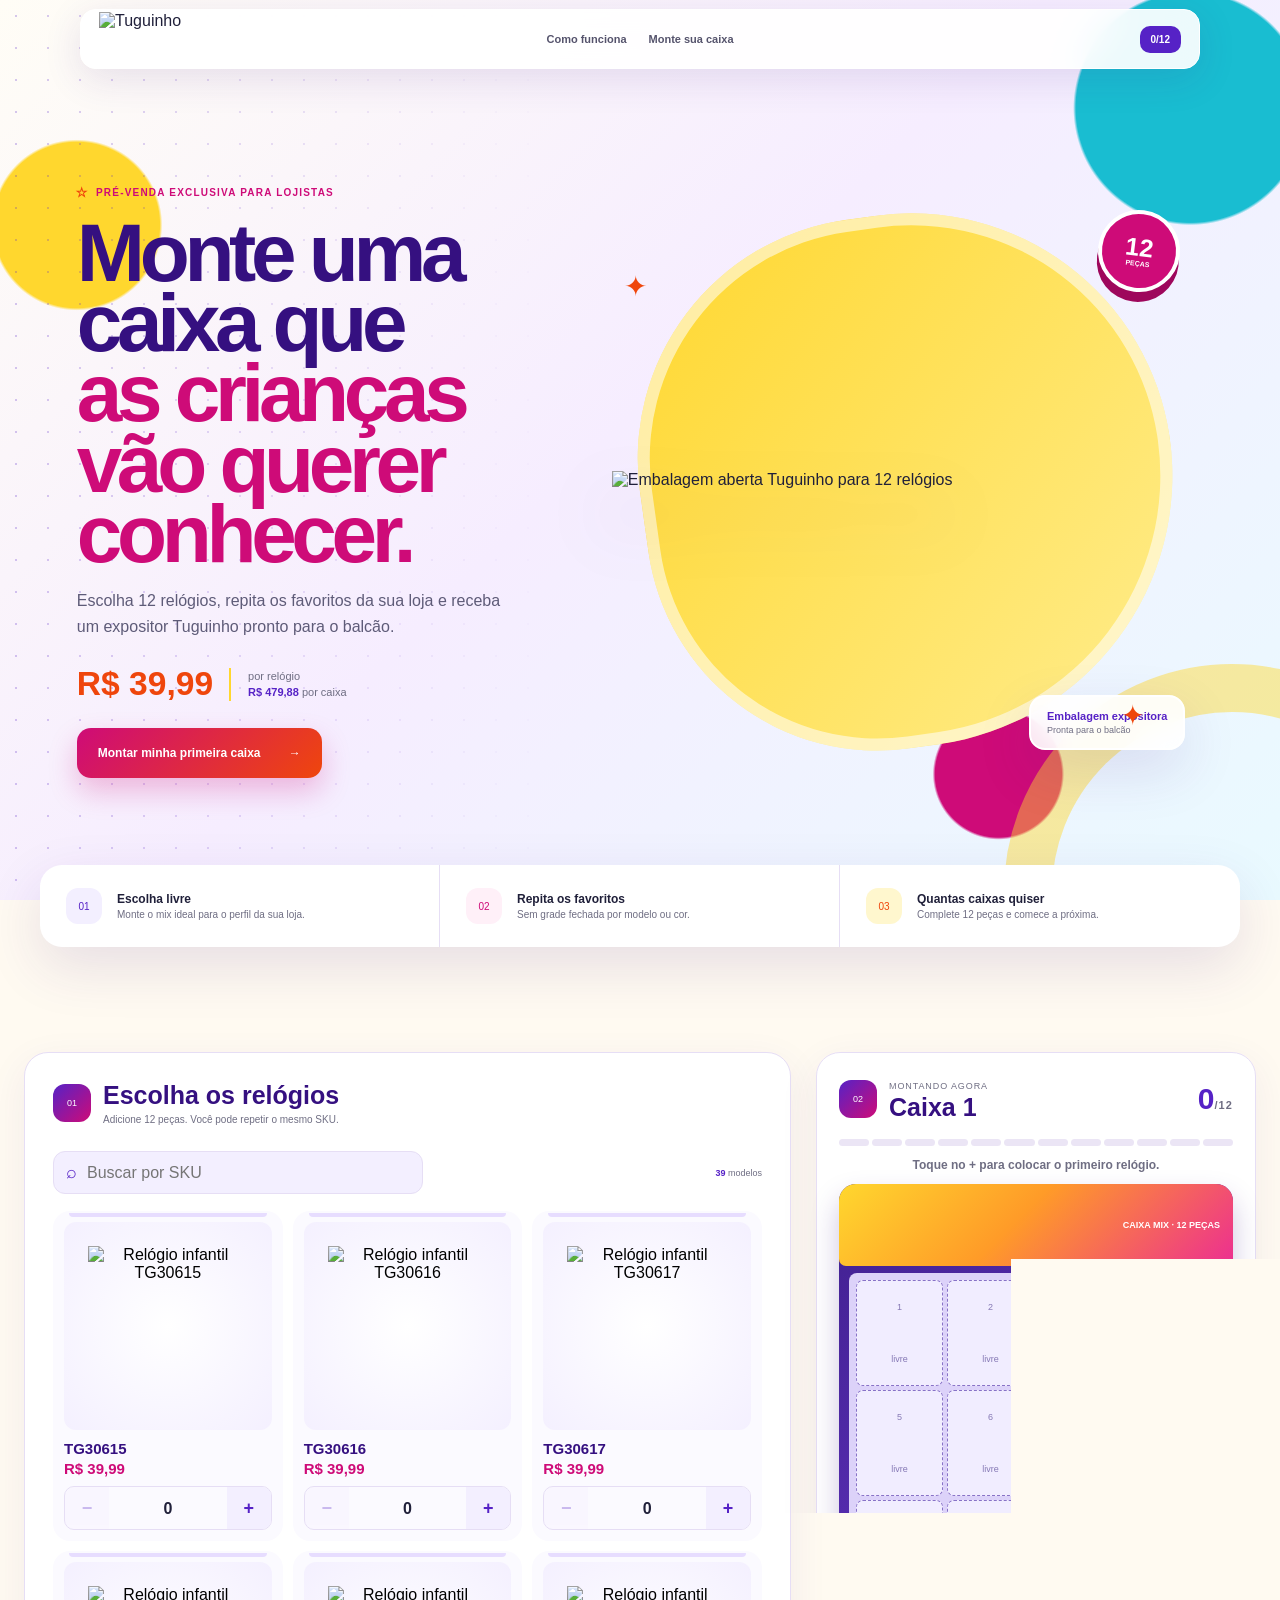
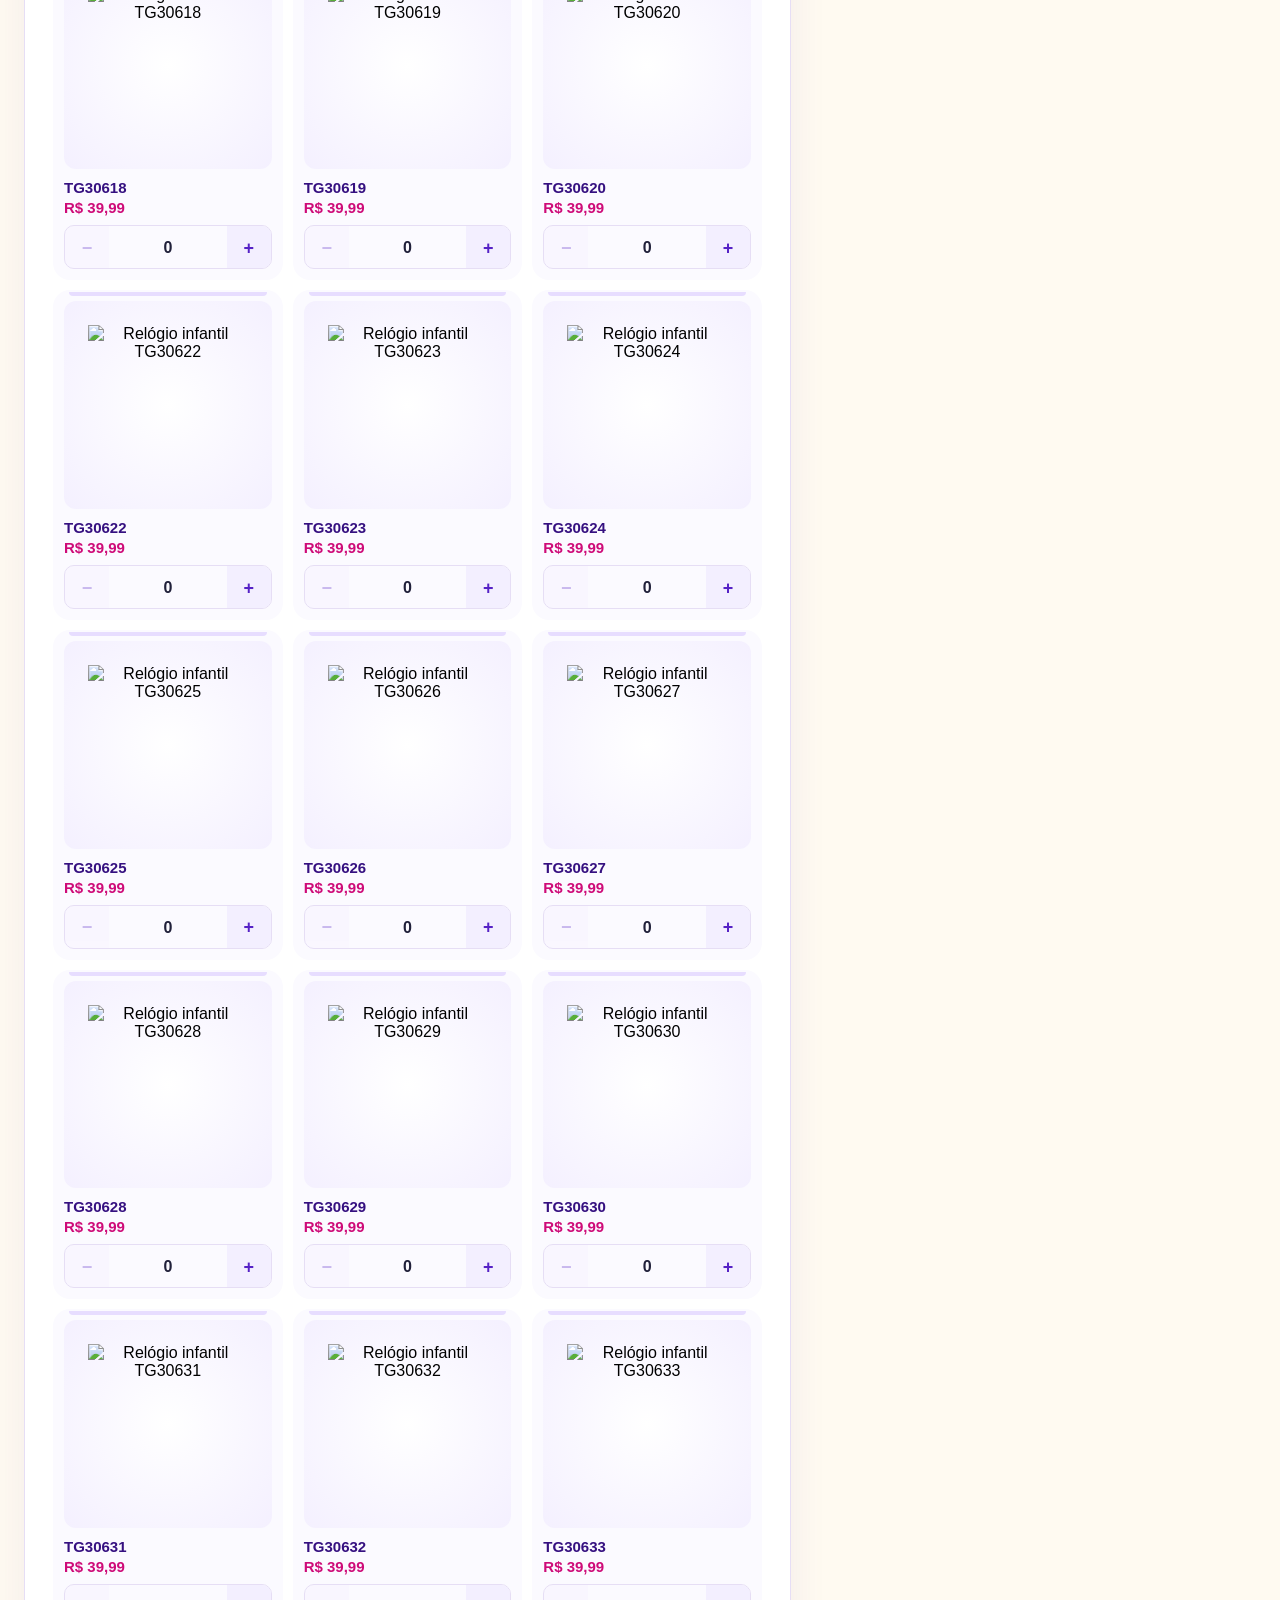
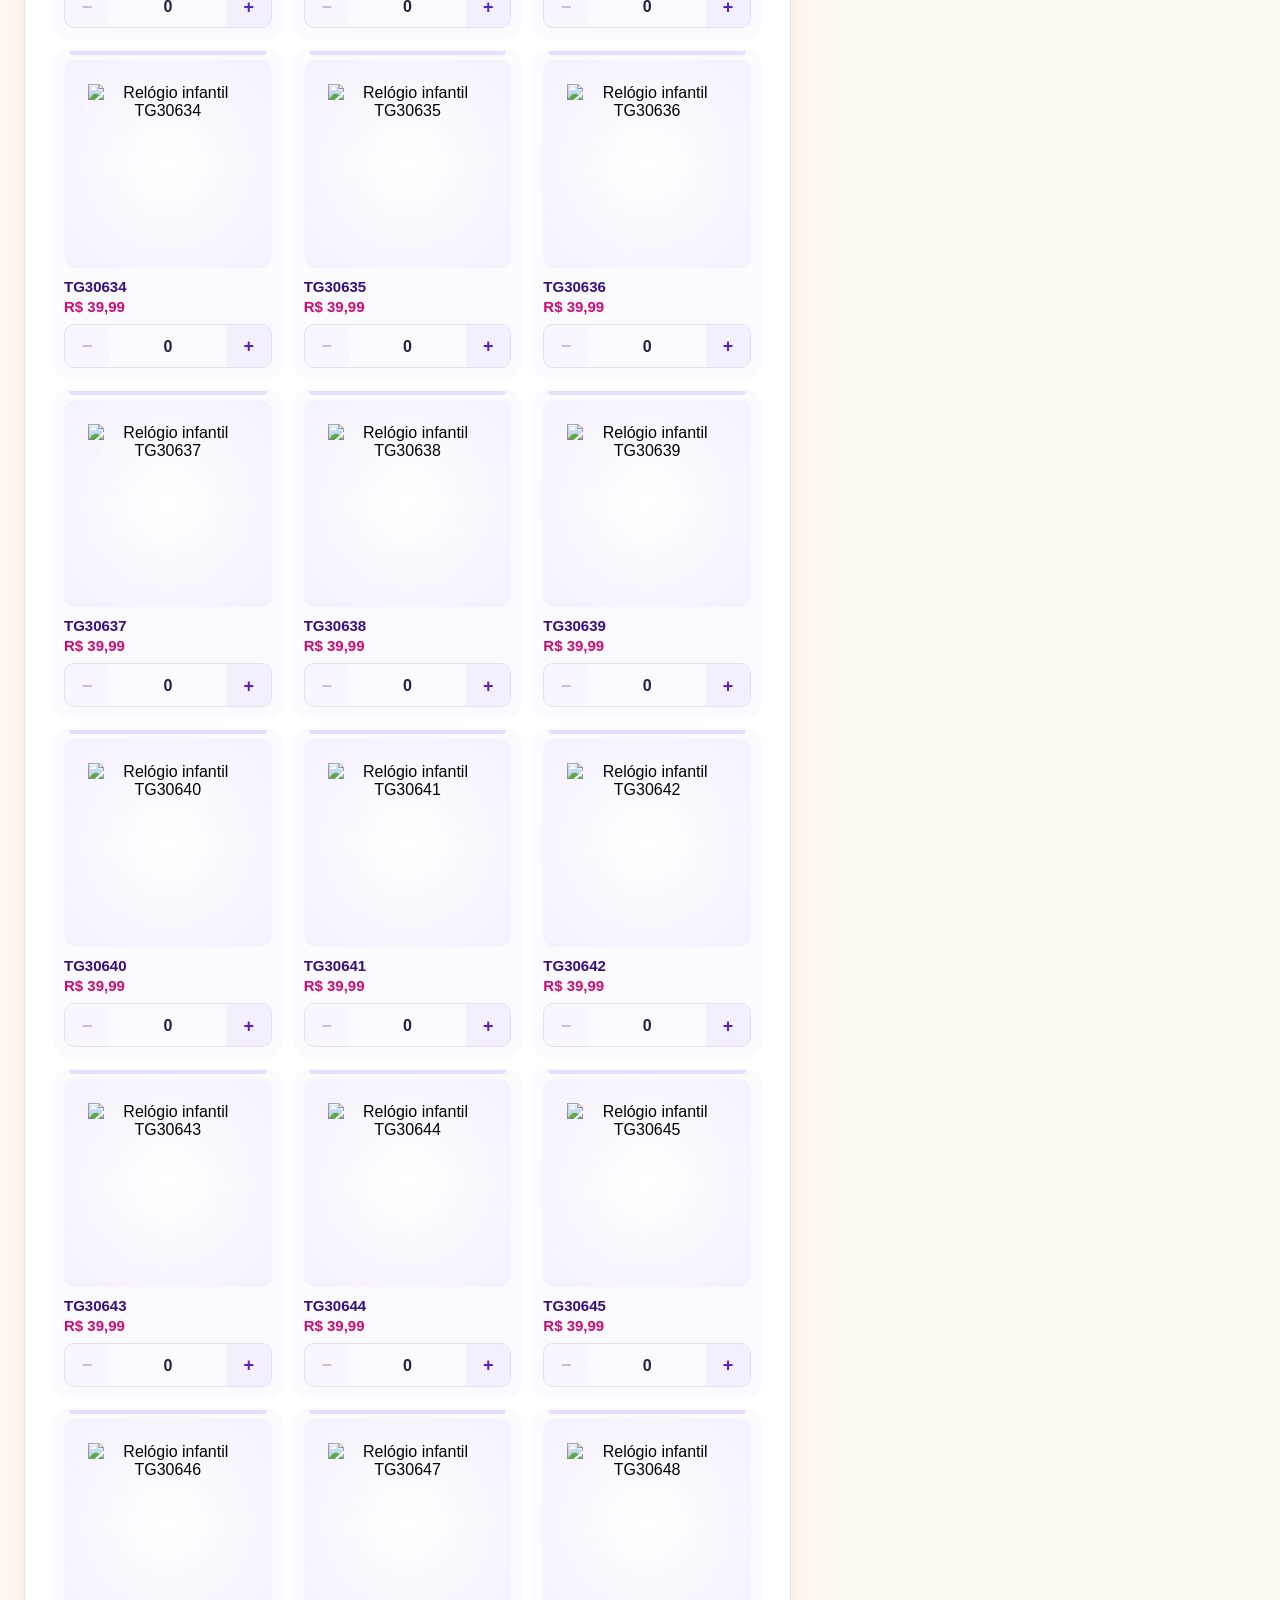
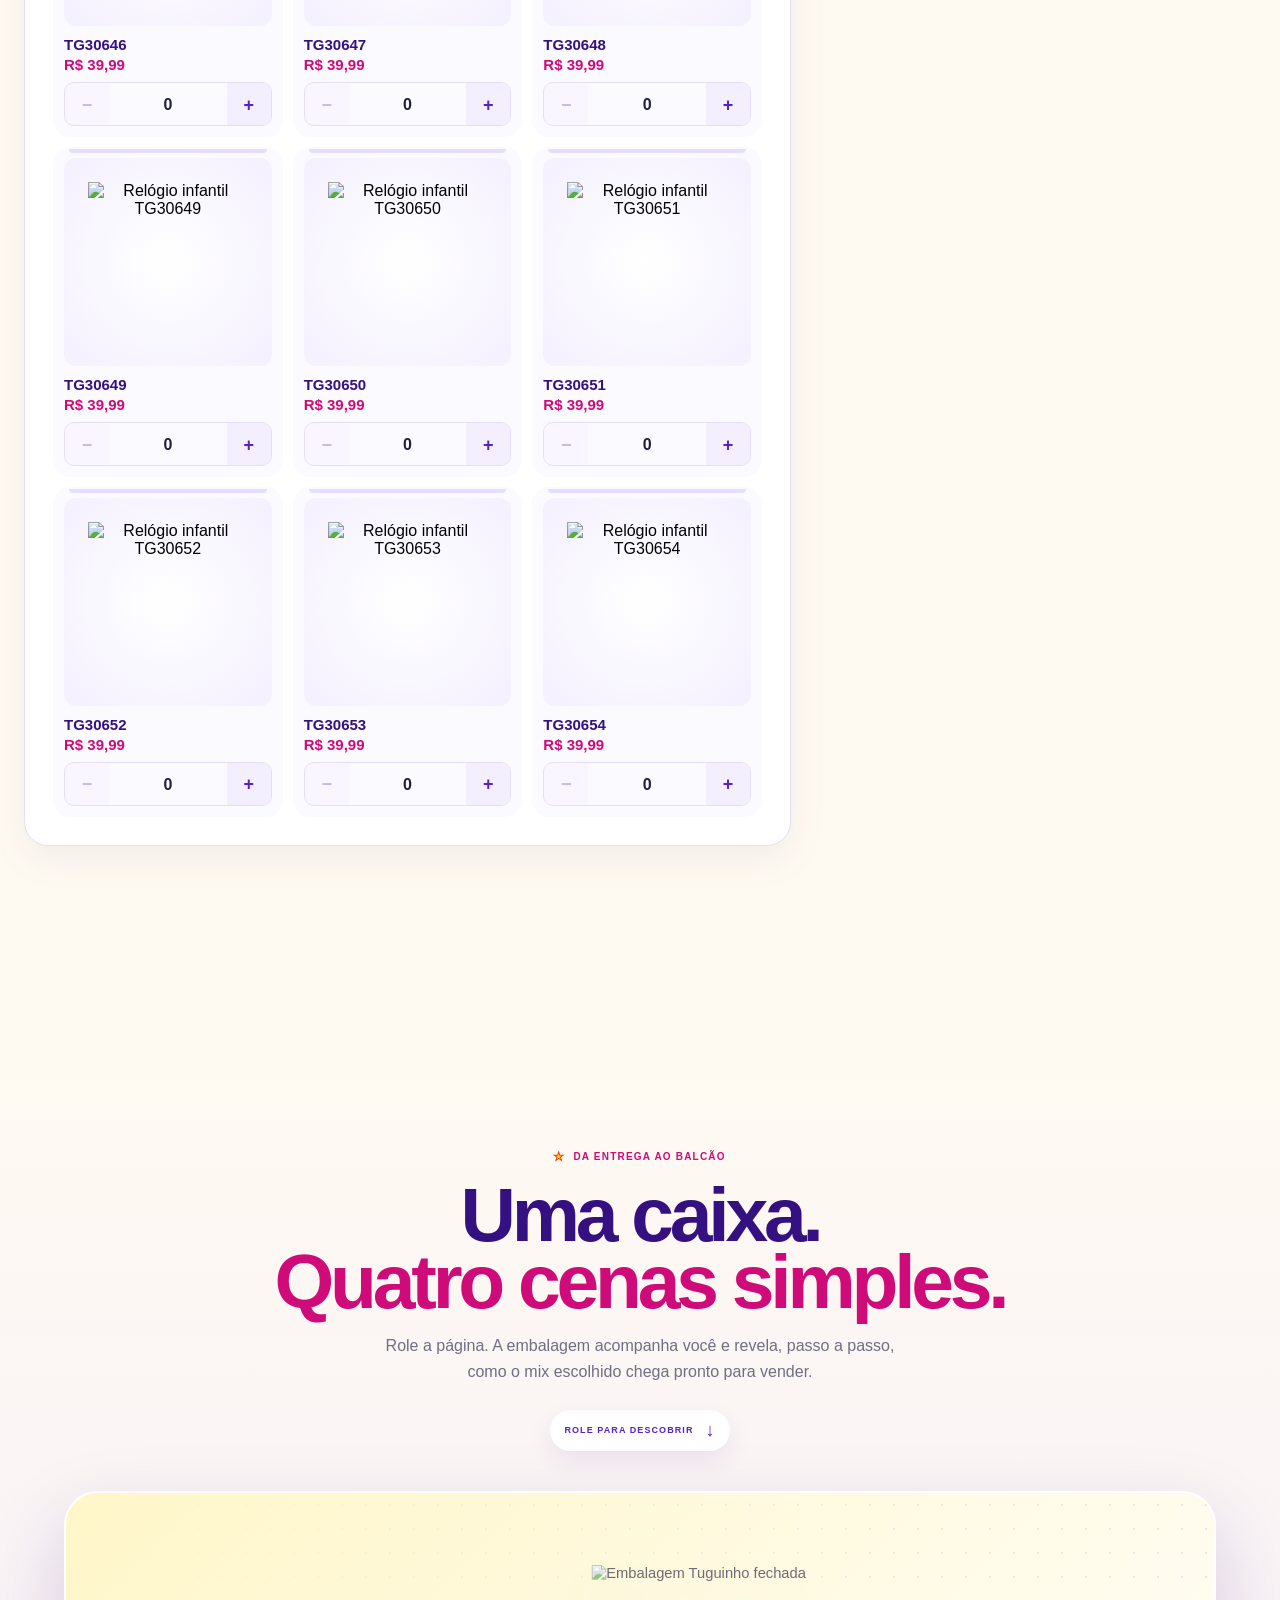
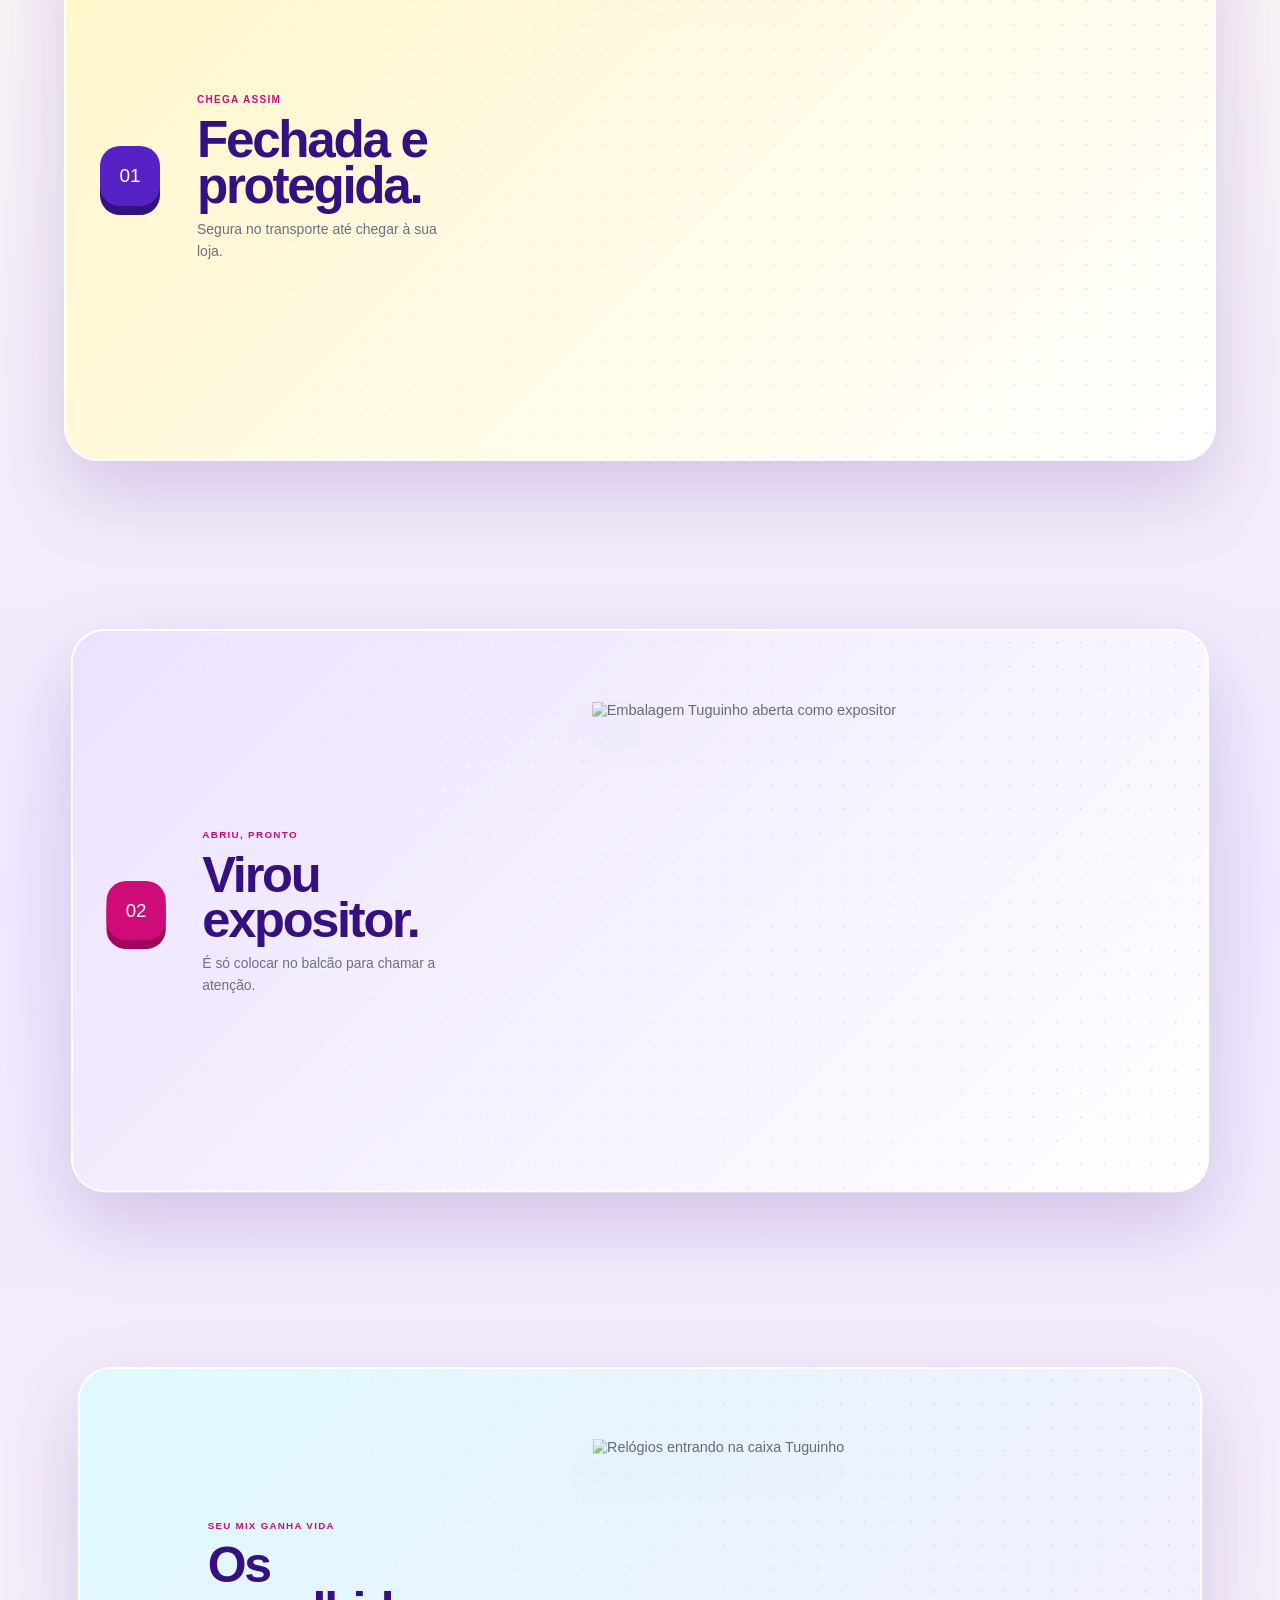
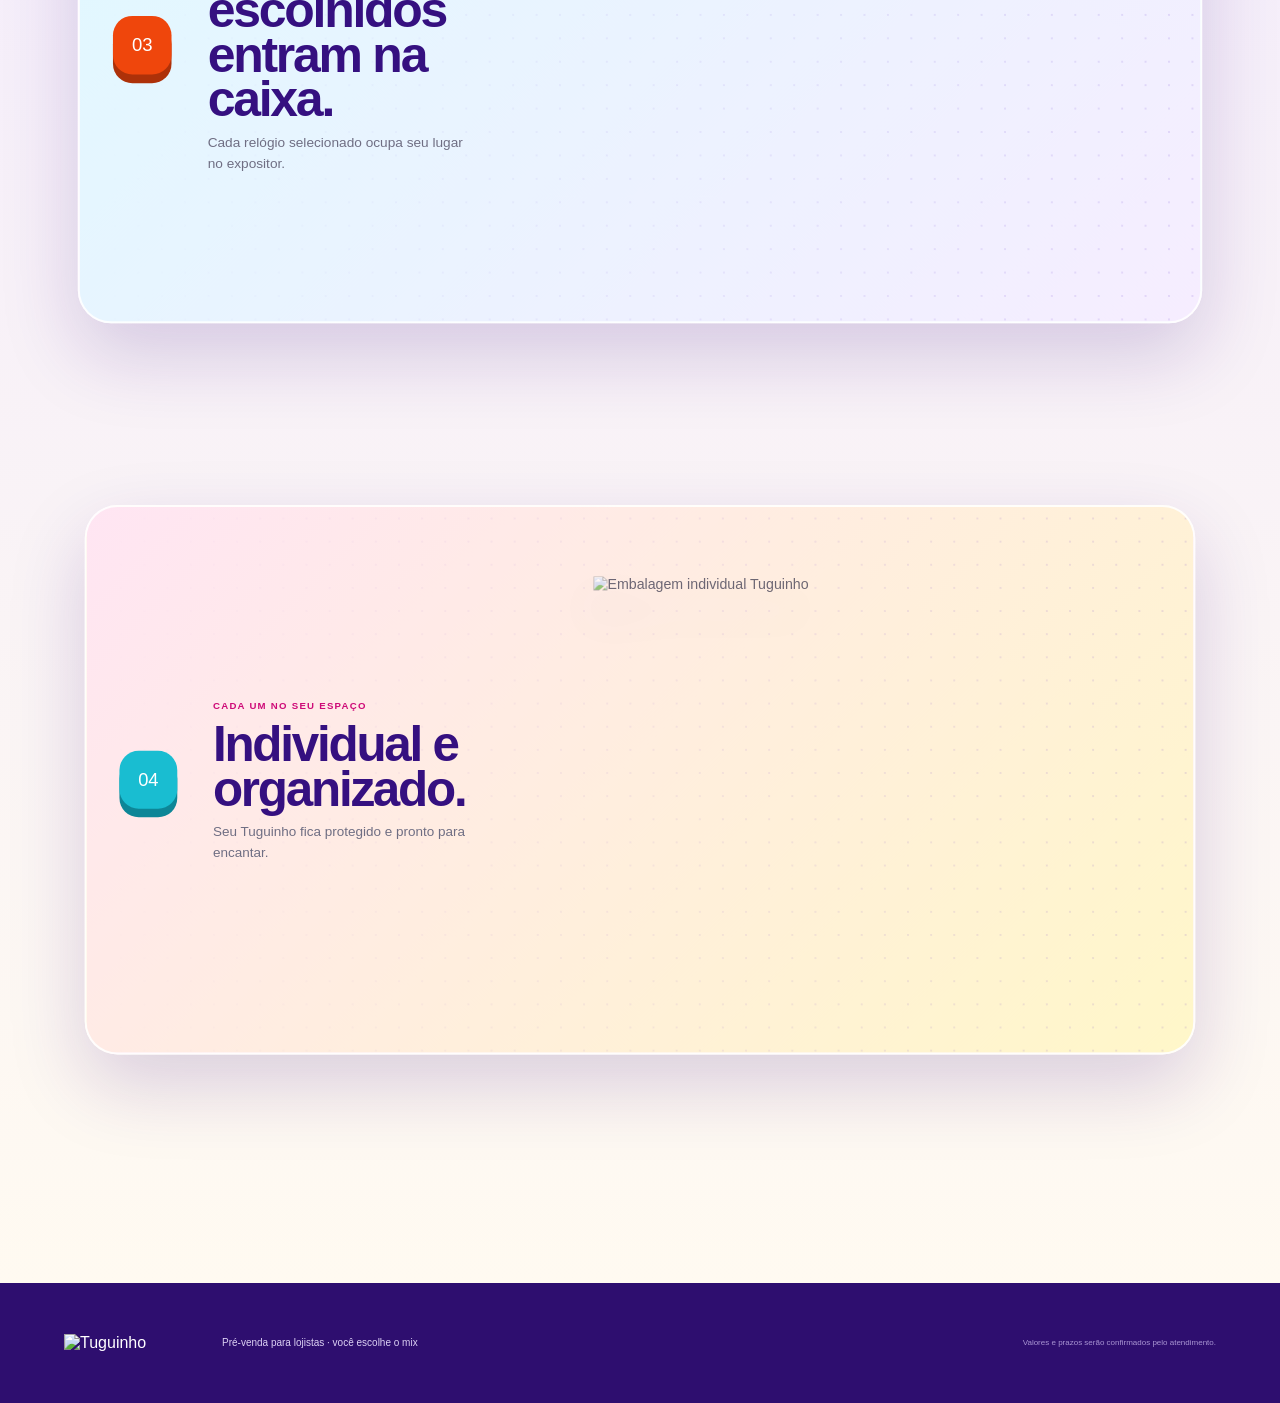
==== index.html @ 34085d33 "Add files via upload" ====
﻿<!doctype html>
<html lang="pt-BR">
<head>
  <meta charset="UTF-8">
  <meta name="viewport" content="width=device-width, initial-scale=1.0">
  <meta name="description" content="Monte sua caixa Tuguinho com 12 relógios escolhidos por você.">
  <title>Tuguinho — Monte Sua Caixa</title>
  <link rel="icon" type="image/svg+xml" href="favicon.svg">
  <meta name="theme-color" content="#0d0d0f">
  <link href="https://api.fontshare.com/v2/css?f[]=satoshi@300,400,500,600,700,800,900&amp;display=swap" rel="stylesheet">
  <link rel="stylesheet" href="style.css">
</head>
<body>
  <div class="brand-intro" id="brandIntro" aria-hidden="true"><div class="intro-mark"><img src="https://xplvzmmpkmqqgifbrdue.supabase.co/storage/v1/object/public/tuguinho-assets/LOGO%20TUGUINHO%20CROP.svg" alt=""><span></span></div><p>MONTE SUA CAIXA</p></div>
  <header class="topbar">
    <a href="#inicio" class="brand"><img src="https://xplvzmmpkmqqgifbrdue.supabase.co/storage/v1/object/public/tuguinho-assets/LOGO%20TUGUINHO%20CROP.svg" alt="Tuguinho"><span>MONTE SUA CAIXA</span></a><nav class="desktop-nav" aria-label="Navegação principal"><a href="#packageReveal">Como funciona</a><a href="#montador">Monte sua caixa</a></nav>
    <div class="order-pill"><span id="headerBoxes">0 caixas prontas</span><b id="headerUnits">0 peças</b></div>
    <button class="soft-button" data-scroll="montador">Ir para o montador</button>
  </header>

  <main>
    <section class="hero" id="inicio">
      <div class="hero-copy">
        <span class="eyebrow">PRÉ-VENDA EXCLUSIVA PARA LOJISTAS</span>
        <h1>Monte uma caixa que <em>as crianças vão querer conhecer.</em></h1>
        <p>Escolha 12 relógios, repita os favoritos da sua loja e receba um expositor Tuguinho pronto para o balcão.</p>
        <div class="price-row"><b>R$ 39,99</b><span>por relógio<br><strong>R$ 479,88</strong> por caixa</span></div>
        <button class="primary" data-scroll="montador">Montar minha primeira caixa <span>→</span></button>
      </div>
      <div class="hero-product">
        <span class="spark spark-one">✦</span><span class="spark spark-two">✦</span>
        <div class="hero-badge"><b>12</b><span>PEÇAS</span></div>
        <img src="https://xplvzmmpkmqqgifbrdue.supabase.co/storage/v1/object/public/tuguinho-assets/EMBALAGEM%20ABERTA.svg" alt="Embalagem aberta Tuguinho para 12 relógios">
        <div class="hero-caption"><b>Embalagem expositora</b><span>Pronta para o balcão</span></div>
      </div>
    </section>

    <section class="benefits">
      <article><i>01</i><div><b>Escolha livre</b><span>Monte o mix ideal para o perfil da sua loja.</span></div></article>
      <article><i>02</i><div><b>Repita os favoritos</b><span>Sem grade fechada por modelo ou cor.</span></div></article>
      <article><i>03</i><div><b>Quantas caixas quiser</b><span>Complete 12 peças e comece a próxima.</span></div></article>
    </section>

    <section class="builder" id="montador">
      <div class="catalog-panel">
        <div class="section-title"><span>01</span><div><h2>Escolha os relógios</h2><p>Adicione 12 peças. Você pode repetir o mesmo SKU.</p></div></div>
        <div class="catalog-tools">
          <label class="search"><span>⌕</span><input id="search" type="search" placeholder="Buscar por SKU" autocomplete="off"></label>
          <span class="catalog-count"><b id="visibleCount">39</b> modelos</span>
        </div>
        <div class="product-grid" id="productGrid"></div>
      </div>

      <aside class="box-panel" id="boxPanel"><button class="mobile-box-close" id="closeMobileBox" aria-label="Fechar caixa">×</button>
        <div class="box-title"><div><span>02</span><div><small>MONTANDO AGORA</small><h2>Caixa <b id="boxNumber">1</b></h2></div></div><strong id="boxCount">0<small>/12</small></strong></div>
        <div class="segments" id="segments"></div>
        <p class="progress-message" id="progressMessage">Sua caixa espera o primeiro Tuguinho.</p>
        <div class="box-visual">
          <div class="box-logo"><img src="https://xplvzmmpkmqqgifbrdue.supabase.co/storage/v1/object/public/tuguinho-assets/LOGO%20TUGUINHO%20CROP.svg" alt=""><span>CAIXA MIX · 12 PEÇAS</span></div>
          <div class="slots" id="slots"></div>
          <footer>ESCOLHIDO POR VOCÊ</footer>
        </div>
        <div class="subtotal"><span>Subtotal desta caixa</span><b id="subtotal">R$ 0,00</b></div>
        <button class="primary full" id="confirmBox" disabled>Faltam 12 para completar</button>
        <button class="link-button" id="clearBox" hidden>Limpar caixa atual</button>
        <div class="saved-boxes" id="savedBoxes" hidden><b>CAIXAS CONFIRMADAS</b><div id="savedBoxesList"></div></div>      </aside>
      <button class="mobile-box-backdrop" id="mobileBoxBackdrop" aria-label="Fechar visualização da caixa" tabindex="-1"></button>
    </section>

    <section class="packaging-story" id="packageReveal" aria-labelledby="storyTitle">
      <header class="story-intro">
        <span class="eyebrow">DA ENTREGA AO BALCÃO</span>
        <h2 id="storyTitle">Uma caixa.<br><em>Quatro cenas simples.</em></h2>
        <p>Role a página. A embalagem acompanha você e revela, passo a passo, como o mix escolhido chega pronto para vender.</p>
        <span class="scroll-invite">ROLE PARA DESCOBRIR <i>↓</i></span>
      </header>
      <div class="story-stack">
        <div class="story-step" style="--step:0">
          <article class="story-card story-closed">
            <div class="story-number">01</div>
            <div class="story-copy"><span>CHEGA ASSIM</span><h3>Fechada e protegida.</h3><p>Segura no transporte até chegar à sua loja.</p></div>
            <div class="story-visual"><img src="https://xplvzmmpkmqqgifbrdue.supabase.co/storage/v1/object/public/tuguinho-assets/EMBALAGEM%20FECHADA.svg" alt="Embalagem Tuguinho fechada"></div>
          </article>
        </div>
        <div class="story-step" style="--step:1">
          <article class="story-card story-open">
            <div class="story-number">02</div>
            <div class="story-copy"><span>ABRIU, PRONTO</span><h3>Virou expositor.</h3><p>É só colocar no balcão para chamar a atenção.</p></div>
            <div class="story-visual"><img src="https://xplvzmmpkmqqgifbrdue.supabase.co/storage/v1/object/public/tuguinho-assets/EMBALAGEM%20ABERTA.svg" alt="Embalagem Tuguinho aberta como expositor"></div>
          </article>
        </div>
        <div class="story-step" style="--step:2">
          <article class="story-card story-packing">
            <div class="story-number">03</div>
            <div class="story-copy"><span>SEU MIX GANHA VIDA</span><h3>Os escolhidos entram na caixa.</h3><p>Cada relógio selecionado ocupa seu lugar no expositor.</p></div>
            <div class="story-visual packing-visual">
              <img class="packing-box" src="https://xplvzmmpkmqqgifbrdue.supabase.co/storage/v1/object/public/tuguinho-assets/EMBALAGEM%20ABERTA.svg" alt="Relógios entrando na caixa Tuguinho">
              <img class="packing-watch watch-a" src="https://xplvzmmpkmqqgifbrdue.supabase.co/storage/v1/object/public/tuguinho-assets/TG30615.svg" alt="">
              <img class="packing-watch watch-b" src="https://xplvzmmpkmqqgifbrdue.supabase.co/storage/v1/object/public/tuguinho-assets/TG30624.svg" alt="">
              <img class="packing-watch watch-c" src="https://xplvzmmpkmqqgifbrdue.supabase.co/storage/v1/object/public/tuguinho-assets/TG30635.svg" alt="">
              <img class="packing-watch watch-d" src="https://xplvzmmpkmqqgifbrdue.supabase.co/storage/v1/object/public/tuguinho-assets/TG30648.svg" alt="">
            </div>
          </article>
        </div>
        <div class="story-step" style="--step:3">
          <article class="story-card story-unit">
            <div class="story-number">04</div>
            <div class="story-copy"><span>CADA UM NO SEU ESPAÇO</span><h3>Individual e organizado.</h3><p>Seu Tuguinho fica protegido e pronto para encantar.</p></div>
            <div class="story-visual"><img src="https://xplvzmmpkmqqgifbrdue.supabase.co/storage/v1/object/public/tuguinho-assets/EMBALAGME%20UNIDADE.svg" alt="Embalagem individual Tuguinho"></div>
          </article>
        </div>
      </div>
    </section>
    <section class="print-section" id="printOrder" hidden>
      <div class="print-heading">
        <span class="eyebrow dark">PEDIDO PRONTO</span>
        <h2>Agora é só tirar um print.</h2>
        <p>Envie esta imagem ao seu representante Tuguinho. Não pedimos nenhum dado pessoal.</p>
      </div>
      <article class="print-card" id="printCard">
        <header><img src="https://xplvzmmpkmqqgifbrdue.supabase.co/storage/v1/object/public/tuguinho-assets/LOGO%20TUGUINHO%20CROP.svg" alt="Tuguinho"><div><span>SELEÇÃO DO PRÉ-SAVE</span><b id="printDate"></b></div></header>
        <div class="print-boxes" id="printBoxes"></div>
        <footer><div><span>TOTAL DA SELEÇÃO</span><b id="printTotal"></b></div><strong>Envie este print ao seu representante</strong></footer>
      </article>
      <div class="print-actions"><button class="primary" id="printButton">Abrir modo de impressão</button><button class="secondary" id="copyOrder">Copiar resumo</button><button class="link-button" id="newOrder">Montar um novo pedido</button></div>
      <p class="save-status" id="saveStatus" role="status">Registrando os modelos mais escolhidos…</p>
    </section>  </main>

  <footer class="footer"><img src="https://xplvzmmpkmqqgifbrdue.supabase.co/storage/v1/object/public/tuguinho-assets/LOGO%20TUGUINHO%20CROP.svg" alt="Tuguinho"><p>Pré-venda para lojistas · você escolhe o mix</p><small>Valores e prazos serão confirmados pelo atendimento.</small></footer>

  <div class="image-modal" id="productZoom" hidden>
    <div class="zoom-dialog" role="dialog" aria-modal="true" aria-labelledby="zoomTitle">
      <button class="modal-x" id="zoomClose" aria-label="Fechar imagem">×</button>
      <span>TOQUE EM + PARA VER OS DETALHES</span><h2 id="zoomTitle">Relógio Tuguinho</h2>
      <div class="zoom-stage"><img id="zoomImage" alt=""></div>
      <div class="zoom-controls"><button id="zoomOut" aria-label="Diminuir zoom">−</button><b id="zoomValue">100%</b><button id="zoomIn" aria-label="Aumentar zoom">+</button></div>
    </div>
  </div>
  <div class="modal-backdrop" id="completeModal" hidden>
    <div class="modal" role="dialog" aria-modal="true" aria-labelledby="modalTitle"><button class="modal-x" id="modalClose" aria-label="Fechar">×</button><img class="modal-package" src="https://xplvzmmpkmqqgifbrdue.supabase.co/storage/v1/object/public/tuguinho-assets/EMBALAGEM%20ABERTA.svg" alt="Caixa Tuguinho completa"><div class="success-icon">✓</div><span>CAIXA COMPLETA</span><h2 id="modalTitle">Uhu! Sua caixa está pronta!</h2><p>Você escolheu 12 Tuguinhos. Quer montar outra caixa ou finalizar o pré-pedido?</p><div class="modal-price"><span>Valor da caixa</span><b>R$ 479,88</b></div><button class="primary full" id="nextBox">Guardar e montar outra caixa</button><button class="secondary full" id="finishOrder">Ver pedido pronto para print</button><button class="link-button" id="adjustBox">Voltar e ajustar a seleção</button></div>
  </div>

  <button class="mobile-box-dock" id="mobileBoxDock" aria-label="Ver minha caixa"><span><b id="mobileBoxCount">0/12</b><small>Ver caixinha</small></span><strong id="mobileBoxTotal">R$ 0,00</strong><i>↑</i></button>
  <div class="toast" id="toast" role="status" aria-live="polite"></div>
  <script src="https://cdn.jsdelivr.net/npm/@supabase/supabase-js@2.95.0/dist/umd/supabase.min.js"></script>
  <script src="supabase-config.js"></script>
  <script src="script.js"></script>
</body>
</html>
---- style.css ----
﻿:root{--purple:#5622c6;--purple-dark:#351080;--pink:#ce0b78;--orange:#ef460c;--yellow:#ffd72e;--cyan:#19bdd1;--green:#75c94a;--ink:#20203a;--muted:#6f6e83;--cream:#fffaf1;--lavender:#f3efff;--white:#fff;--line:#e6def5;--shadow:0 20px 55px rgba(70,36,142,.13);--ease:cubic-bezier(.16,1,.3,1);--round:"Arial Rounded MT Bold","Trebuchet MS",Arial,sans-serif;--sans:"Satoshi","Segoe UI",Arial,sans-serif}*{box-sizing:border-box}html{scroll-behavior:smooth}body{margin:0;background:var(--cream);color:var(--ink);font-family:var(--sans);overflow-x:hidden}body.intro-lock{overflow:hidden}button,input{font:inherit}button{cursor:pointer}button:disabled{cursor:not-allowed}a{color:inherit;text-decoration:none}img{display:block;max-width:100%}:focus-visible{outline:3px solid rgba(86,34,198,.3);outline-offset:3px}.brand-intro{position:fixed;inset:0;z-index:9999;display:grid;place-content:center;background:radial-gradient(circle at 20% 20%,#fff 0 4%,transparent 4.3%),radial-gradient(circle at 80% 70%,#ffd72e 0 7%,transparent 7.3%),linear-gradient(135deg,#fff9d9,#f0e5ff);transition:opacity .72s var(--ease),visibility .72s}.brand-intro.done{opacity:0;visibility:hidden}.intro-mark{position:relative;width:min(340px,72vw);padding:20px}.intro-mark img{width:100%;transform:translateY(90%) scale(.8);opacity:0;animation:introPop 1.08s .12s var(--ease) forwards}.intro-mark span{position:absolute;left:18%;right:18%;bottom:2px;height:7px;border-radius:99px;background:linear-gradient(90deg,var(--pink),var(--orange),var(--yellow),var(--cyan),var(--purple));transform:scaleX(0);animation:introLine 1.2s .38s var(--ease) forwards}.brand-intro p{margin:17px 0 0;text-align:center;color:var(--purple);font-family:var(--sans);font-size:10px;letter-spacing:.25em;opacity:0;animation:introCopy .5s .82s ease-out forwards}@keyframes introPop{to{opacity:1;transform:none}}@keyframes introLine{to{transform:scaleX(1)}}@keyframes introCopy{to{opacity:1}}.topbar{position:fixed;z-index:100;top:12px;left:16px;right:16px;min-height:68px;padding:0 18px;display:grid;grid-template-columns:1fr auto 1fr;align-items:center;background:rgba(255,255,255,.92);border:1px solid #fff;border-radius:18px;box-shadow:0 10px 38px rgba(65,30,135,.12);backdrop-filter:blur(18px);transition:.22s var(--ease)}.topbar.scrolled{top:7px;box-shadow:0 14px 42px rgba(65,30,135,.18)}.brand{display:flex;align-items:center;gap:14px;width:max-content}.brand img{width:130px;height:50px;object-fit:contain}.brand>span{padding-left:14px;border-left:1px solid var(--line);color:var(--purple);font-family:var(--sans);font-size:8px;letter-spacing:.14em}.desktop-nav{display:flex;gap:28px}.desktop-nav a{position:relative;padding:24px 0;font-size:11px;font-weight:750;color:#55536c}.desktop-nav a:after{content:"";position:absolute;left:50%;bottom:16px;width:0;height:3px;border-radius:3px;background:linear-gradient(90deg,var(--pink),var(--orange));transition:.18s}.desktop-nav a:hover{color:var(--purple)}.desktop-nav a:hover:after{left:0;width:100%}.order-pill{justify-self:end;display:flex;align-items:center;gap:9px;font-size:10px}.order-pill span{color:var(--muted)}.order-pill b{padding:8px 11px;border-radius:10px;background:var(--purple);color:#fff}.soft-button{display:none}.hero{position:relative;min-height:100svh;padding:135px max(24px,6vw) 75px;display:grid;grid-template-columns:.9fr 1.1fr;align-items:center;gap:4vw;background:radial-gradient(circle at 6% 25%,#ffd72e 0 6%,transparent 6.2%),radial-gradient(circle at 93% 12%,#19bdd1 0 8%,transparent 8.2%),radial-gradient(circle at 78% 86%,#ce0b78 0 5%,transparent 5.2%),linear-gradient(135deg,#fffdf6 0%,#f6edff 48%,#e9faff 100%);overflow:hidden}.hero:before{content:"";position:absolute;inset:0;opacity:.25;background-image:radial-gradient(#5622c6 1.4px,transparent 1.4px);background-size:32px 32px;mask-image:linear-gradient(90deg,#000,transparent 44%)}.hero:after{content:"";position:absolute;width:360px;height:360px;border:48px solid #ffd72e;border-radius:50%;right:-180px;bottom:-220px;opacity:.45}.hero-copy,.hero-product{position:relative;z-index:1}.eyebrow{display:inline-flex;align-items:center;gap:9px;color:var(--pink);font-size:10px;font-weight:900;letter-spacing:.12em;text-transform:uppercase}.eyebrow:before{content:"★";color:var(--yellow);-webkit-text-stroke:1px var(--orange)}.hero h1{max-width:10ch;margin:18px 0;color:var(--purple-dark);font-family:var(--round);font-size:clamp(3.5rem,6.4vw,7rem);font-weight:900;line-height:.86;letter-spacing:-.065em}.hero h1 em{display:block;color:var(--pink);font-style:normal}.hero-copy>p{max-width:50ch;color:#5e5b78;font-size:1rem;line-height:1.65}.price-row{display:flex;gap:16px;align-items:center;margin:25px 0}.price-row>b{color:var(--orange);font-family:var(--round);font-size:2.1rem}.price-row>span{padding-left:17px;border-left:2px solid var(--yellow);color:var(--muted);font-size:11px;line-height:1.5}.price-row strong{color:var(--purple)}.primary,.secondary,.whatsapp{min-height:50px;padding:0 21px;border:0;border-radius:14px;font-weight:900;font-size:12px;transition:transform .18s ease-out,box-shadow .18s,background .18s}.primary{background:linear-gradient(135deg,var(--purple),#7448db);color:#fff;box-shadow:0 12px 24px rgba(86,34,198,.22)}.primary:hover,.secondary:hover,.whatsapp:hover{transform:translateY(-2px)}.primary:active,.secondary:active{transform:scale(.98)}.primary span{margin-left:25px}.hero .primary{background:linear-gradient(135deg,var(--pink),var(--orange));box-shadow:0 13px 28px rgba(206,11,120,.25)}.hero-trust{display:flex;gap:14px;margin-top:22px;color:#66627a;font-size:9px;font-weight:800}.hero-trust span{padding:7px 10px;border-radius:99px;background:rgba(255,255,255,.75);box-shadow:0 4px 12px rgba(70,36,142,.08)}.hero-product{min-height:600px;display:grid;place-items:center}.hero-product:before{content:"";position:absolute;width:min(590px,90%);aspect-ratio:1;border-radius:48% 52% 54% 46%;background:linear-gradient(135deg,#ffd72e,#ffed8e);transform:rotate(-8deg);box-shadow:inset 0 0 0 12px rgba(255,255,255,.55)}.hero-product>img{position:relative;width:100%;max-height:660px;object-fit:contain;filter:drop-shadow(0 34px 32px rgba(58,26,115,.25));animation:heroFloat 5s ease-in-out infinite}.hero-caption{position:absolute;right:3%;bottom:5%;padding:13px 16px;border:2px solid #fff;border-radius:16px;background:rgba(255,255,255,.9);box-shadow:var(--shadow);backdrop-filter:blur(12px)}.hero-caption b,.hero-caption span{display:block}.hero-caption b{color:var(--purple);font-size:11px}.hero-caption span{margin-top:3px;color:var(--muted);font-size:9px}.hero-badge{position:absolute;right:4%;top:5%;z-index:2;width:82px;height:82px;border:4px solid #fff;border-radius:50%;display:grid;place-content:center;text-align:center;background:var(--pink);color:#fff;box-shadow:0 10px 0 #9e075c;transform:rotate(7deg);animation:badgeWiggle 3.5s ease-in-out infinite}.hero-badge b{font-family:var(--round);font-size:25px;line-height:1}.hero-badge span{font-size:7px;font-weight:900}.spark{position:absolute;z-index:2;color:var(--orange);font-size:28px;animation:spark 2.5s ease-in-out infinite}.spark-one{left:2%;top:15%}.spark-two{right:10%;bottom:8%;animation-delay:.8s}@keyframes heroFloat{50%{transform:translateY(-10px) rotate(1deg)}}@keyframes badgeWiggle{50%{transform:rotate(-5deg) scale(1.04)}}@keyframes spark{50%{transform:rotate(90deg) scale(1.25)}}.benefits{width:min(1200px,calc(100vw - 48px));margin:-35px auto 0;position:relative;z-index:3;display:grid;grid-template-columns:repeat(3,1fr);background:#fff;border-radius:22px;box-shadow:var(--shadow);overflow:hidden}.benefits article{display:flex;gap:15px;align-items:center;padding:23px 26px;border-right:1px solid var(--line)}.benefits article:last-child{border:0}.benefits i{width:36px;height:36px;border-radius:12px;display:grid;place-items:center;background:var(--lavender);color:var(--purple);font-family:var(--sans);font-size:10px;font-style:normal}.benefits article:nth-child(2) i{background:#fff0f8;color:var(--pink)}.benefits article:nth-child(3) i{background:#fff7ce;color:var(--orange)}.benefits b,.benefits span{display:block}.benefits b{font-family:var(--round);font-size:12px}.benefits span{margin-top:3px;color:var(--muted);font-size:10px}.package-showcase{width:min(1280px,calc(100vw - 48px));margin:100px auto 0;display:grid;grid-template-columns:.72fr 1.28fr;gap:60px;align-items:center}.package-copy h2{margin:18px 0;color:var(--purple-dark);font-family:var(--round);font-size:clamp(2.6rem,4.6vw,5rem);line-height:.94;letter-spacing:-.045em}.package-copy h2 em{color:var(--pink);font-style:normal}.package-copy p{max-width:48ch;color:var(--muted);line-height:1.65}.package-dots{display:flex;gap:8px;flex-wrap:wrap;margin-top:25px}.package-dots span{padding:8px 11px;border-radius:99px;background:#fff;border:1px solid var(--line);color:var(--purple);font-size:9px;font-weight:900}.package-gallery{display:grid;grid-template-columns:.8fr 1.2fr .8fr;gap:12px;align-items:end}.package-card{position:relative;margin:0;padding:12px;background:#fff;border-radius:22px;box-shadow:var(--shadow);transition:.25s var(--ease)}.package-card:hover{transform:translateY(-7px) rotate(1deg)}.package-card img{width:100%;aspect-ratio:1;object-fit:contain}.package-card figcaption{padding:10px 5px 4px}.package-card b,.package-card span{display:block}.package-card b{color:var(--purple);font-family:var(--round);font-size:12px}.package-card figcaption span{margin-top:2px;color:var(--muted);font-size:8px}.card-open{transform:translateY(-22px);border:3px solid var(--yellow)}.card-open:hover{transform:translateY(-29px) rotate(-1deg)}.card-sticker{position:absolute;right:-8px;top:-12px;padding:8px!important;border-radius:8px;background:var(--pink);color:#fff!important;font-size:8px;font-weight:900;transform:rotate(6deg)}.builder{width:min(1500px,calc(100vw - 48px));margin:auto;padding:105px 0 120px;display:grid;grid-template-columns:minmax(0,1fr) 440px;gap:25px;align-items:start}.catalog-panel,.box-panel{background:#fff;border:1px solid var(--line);border-radius:24px;box-shadow:0 12px 40px rgba(70,36,142,.07)}.catalog-panel{padding:28px}.section-title,.box-title>div{display:flex;align-items:center;gap:12px}.section-title>span,.box-title>div>span{width:38px;height:38px;border-radius:12px;display:grid;place-items:center;background:linear-gradient(135deg,var(--purple),var(--pink));color:#fff;font-family:var(--sans);font-size:9px}.section-title h2,.box-title h2{margin:0;color:var(--purple-dark);font-family:var(--round);font-size:25px}.section-title p{margin:4px 0 0;color:var(--muted);font-size:10px}.catalog-tools{display:flex;justify-content:space-between;align-items:center;margin:26px 0 17px}.search{width:min(370px,72%);height:43px;display:flex;align-items:center;gap:8px;padding:0 12px;border:1px solid var(--line);border-radius:12px;background:var(--lavender)}.search span{color:var(--purple);font-size:18px}.search input{width:100%;border:0;outline:0;background:none}.catalog-count{color:var(--muted);font-size:9px}.catalog-count b{color:var(--purple)}.product-grid{display:grid;grid-template-columns:repeat(3,1fr);gap:10px}.product{position:relative;padding:9px;border:2px solid transparent;border-radius:17px;background:#fbfaff;transition:.2s var(--ease)}.product:nth-child(5n+1){--card-accent:var(--pink)}.product:nth-child(5n+2){--card-accent:var(--cyan)}.product:nth-child(5n+3){--card-accent:var(--orange)}.product:nth-child(5n+4){--card-accent:var(--green)}.product:nth-child(5n){--card-accent:var(--purple)}.product:before{content:"";position:absolute;left:14px;right:14px;top:0;height:4px;border-radius:0 0 5px 5px;background:var(--card-accent)}.product:hover{z-index:1;border-color:var(--card-accent);background:#fff;box-shadow:0 16px 28px rgba(70,36,142,.13);transform:translateY(-4px)}.product.selected{border-color:var(--purple);background:#fff}.product-badge{position:absolute;right:8px;top:8px;z-index:2;padding:5px 7px;border-radius:99px;background:var(--purple);color:#fff;font-size:8px;font-weight:900}.product-photo{height:195px;display:grid;place-items:center;overflow:hidden;border-radius:12px;background:radial-gradient(circle,#fff,#f4f0ff)}.product-photo img{width:100%;height:100%;object-fit:contain;transition:.3s var(--ease)}.product:hover .product-photo img{transform:scale(1.055) rotate(-1deg)}.product>small{display:block;margin-top:9px;color:var(--muted);font-size:7px;letter-spacing:.09em}.product h3{margin:3px 0;color:var(--purple-dark);font-family:var(--sans);font-size:14px}.product-price{display:block;margin-bottom:9px;color:var(--pink);font-size:13px}.quantity{height:38px;display:grid;grid-template-columns:38px 1fr 38px;align-items:center;text-align:center;border:1px solid var(--line);border-radius:10px;overflow:hidden}.quantity button{height:100%;border:0;background:var(--lavender);color:var(--purple);font-size:18px;font-weight:900}.quantity button:hover{background:var(--purple);color:#fff}.quantity button:disabled{opacity:.3}.box-panel{position:sticky;top:96px;padding:22px}.box-title{display:flex;align-items:center;justify-content:space-between}.box-title small{color:var(--muted);font-size:7px;letter-spacing:.1em}.box-title>strong{color:var(--purple);font-family:var(--round);font-size:30px}.box-title>strong small{font-size:11px;color:var(--muted)}.segments{display:grid;grid-template-columns:repeat(12,1fr);gap:3px;margin:17px 0 9px}.segments i{height:7px;border-radius:99px;background:#ebe5f5}.segments i.on{background:linear-gradient(90deg,var(--orange),var(--pink),var(--purple))}.progress-message{text-align:center;color:var(--muted);font-size:10px;font-weight:800}.progress-message.complete{color:var(--green)}.box-visual{padding:0 10px 10px;border-radius:17px;background:linear-gradient(145deg,#40208f,#6a38ce);box-shadow:0 15px 28px rgba(62,28,136,.25)}.box-logo{height:68px;margin:0 -10px;display:flex;align-items:center;justify-content:space-between;padding:9px 13px;border-radius:17px 17px 7px 7px;background:linear-gradient(135deg,#ffd72e,#ff9b28 45%,#ec2e91)}.box-logo img{width:145px;max-height:52px}.box-logo span{color:#fff;font-size:7px;font-weight:900}.slots{display:grid;grid-template-columns:repeat(4,1fr);gap:4px;padding:7px;margin-top:7px;border-radius:8px;background:#dcd2f9}.slot{position:relative;aspect-ratio:.82;display:grid;place-items:center;overflow:hidden;border:1px dashed #8872c7;border-radius:7px;background:#f1edff;color:#8578b4}.slot>i{font-family:var(--sans);font-size:9px;font-style:normal}.slot small{font-size:6px}.slot.full{border-style:solid;background:#fff;animation:slotIn .28s var(--ease)}.slot.full img{width:100%;height:100%;object-fit:contain}.slot.full small{position:absolute;bottom:2px;padding:1px 3px;border-radius:3px;background:rgba(255,255,255,.88);color:var(--purple-dark);font-weight:900}.slot.full button{position:absolute;right:2px;top:2px;z-index:2;width:18px;height:18px;border:0;border-radius:50%;background:var(--pink);color:#fff}.box-visual footer{padding-top:9px;text-align:center;color:#fff;font-family:var(--sans);font-size:7px;letter-spacing:.13em}@keyframes slotIn{from{opacity:0;transform:scale(.72) rotate(-5deg)}}.subtotal{display:flex;justify-content:space-between;align-items:center;padding:15px 2px;border-bottom:1px solid var(--line)}.subtotal span{color:var(--muted);font-size:10px}.subtotal b{color:var(--purple);font-family:var(--round);font-size:18px}.full{width:100%;margin-top:13px}.primary:disabled{background:#c2bec9;box-shadow:none;transform:none}.link-button{display:block;margin:11px auto;border:0;background:none;color:var(--muted);font-size:10px;text-decoration:underline}.saved-boxes{margin-top:15px;padding:12px;border-radius:12px;background:var(--lavender)}.saved-boxes>b{color:var(--purple);font-family:var(--sans);font-size:8px}.saved-row{display:flex;justify-content:space-between;margin-top:8px;font-size:9px}.saved-row span{color:var(--green);font-weight:900}.how{padding:115px max(24px,8vw);background:linear-gradient(135deg,#361080,#5b25c7);color:#fff;text-align:center;position:relative;overflow:hidden}.how:before,.how:after{content:"";position:absolute;border-radius:50%;background:var(--yellow)}.how:before{width:170px;height:170px;left:-80px;top:-80px}.how:after{width:90px;height:90px;right:4%;bottom:-40px;background:var(--pink)}.eyebrow.dark{color:#fff}.how h2{max-width:14ch;margin:20px auto 48px;font-family:var(--round);font-size:clamp(2.5rem,5vw,5.3rem);line-height:.94}.how>div{max-width:1080px;margin:auto;display:grid;grid-template-columns:repeat(3,1fr);gap:12px}.how article{padding:28px;border:1px solid rgba(255,255,255,.2);border-radius:20px;background:rgba(255,255,255,.09);text-align:left;backdrop-filter:blur(8px)}.how article>b{width:38px;height:38px;border-radius:12px;display:grid;place-items:center;background:var(--yellow);color:var(--purple);font-family:var(--sans);font-size:10px}.how h3{margin:28px 0 8px;font-family:var(--round);font-size:18px}.how p{color:#ddd4f7;font-size:10px;line-height:1.6}.checkout{width:min(1100px,calc(100vw - 48px));margin:110px auto;display:grid;grid-template-columns:.9fr 1.1fr;gap:65px;align-items:start}.checkout-copy h2{margin:20px 0;color:var(--purple-dark);font-family:var(--round);font-size:clamp(2.7rem,5vw,5.2rem);line-height:.92}.checkout-copy>p{color:var(--muted);line-height:1.65}.order-total{margin-top:27px;padding:17px;border-radius:14px;background:#fff1cb;border-left:5px solid var(--orange)}.order-total span,.order-total b{display:block}.order-total span{color:var(--muted);font-size:9px}.order-total b{margin-top:4px;color:var(--purple)}.checkout form{padding:26px;border:1px solid var(--line);border-radius:22px;background:#fff;box-shadow:var(--shadow)}.checkout form>div{display:grid;grid-template-columns:1fr 1fr;gap:11px}.checkout label{color:var(--muted);font-size:8px;font-weight:900;text-transform:uppercase}.checkout input{display:block;width:100%;height:44px;margin:5px 0 12px;padding:0 11px;border:1px solid var(--line);border-radius:10px;outline:0}.checkout input:focus{border-color:var(--purple);box-shadow:0 0 0 3px rgba(86,34,198,.08)}.consent{display:flex;gap:8px;align-items:flex-start;text-transform:none!important}.consent input{width:16px;height:16px;margin:0;flex:0 0 auto}.whatsapp{width:100%;margin-top:17px;display:flex;align-items:center;justify-content:space-between;background:#20b860;color:#fff;box-shadow:0 12px 25px rgba(32,184,96,.2)}.whatsapp:disabled{background:#bbb7c2;box-shadow:none}.checkout form>small{display:block;margin-top:8px;text-align:center;color:var(--muted);font-size:8px}.footer{min-height:120px;padding:28px 5vw;display:grid;grid-template-columns:auto 1fr auto;align-items:center;gap:28px;background:#2e0e6f;color:#fff}.footer img{width:130px}.footer p{color:#ddd2f5;font-size:10px}.footer small{color:#a995d3;font-size:8px}.modal-backdrop{position:fixed;inset:0;z-index:300;display:grid;place-items:center;padding:18px;background:rgba(44,11,104,.78);backdrop-filter:blur(10px)}.modal-backdrop[hidden]{display:none}.modal{position:relative;width:min(430px,100%);padding:28px;border-radius:24px;background:#fff;text-align:center;animation:modalIn .3s var(--ease)}@keyframes modalIn{from{opacity:0;transform:translateY(20px) scale(.94)}}.modal-x{position:absolute;right:12px;top:12px;width:30px;height:30px;border:0;border-radius:50%;background:var(--lavender)}.success-icon{width:56px;height:56px;margin:auto;border-radius:50%;display:grid;place-items:center;background:linear-gradient(135deg,var(--green),var(--cyan));color:#fff;font-size:25px;box-shadow:0 0 0 9px rgba(117,201,74,.14)}.modal>span{display:block;margin-top:15px;color:var(--pink);font-family:var(--sans);font-size:8px}.modal h2{margin:8px 0;color:var(--purple);font-family:var(--round);font-size:29px}.modal p{color:var(--muted);font-size:11px}.modal-price{display:flex;justify-content:space-between;margin:17px 0;padding:13px;border-radius:12px;background:#fff3c9}.secondary{background:#fff;border:1px solid var(--purple);color:var(--purple)}.toast{position:fixed;z-index:400;left:50%;bottom:22px;padding:11px 16px;border-radius:99px;background:var(--purple);color:#fff;font-size:10px;opacity:0;transform:translate(-50%,18px);transition:.22s var(--ease);pointer-events:none}.toast.show{opacity:1;transform:translate(-50%,0)}.fly{position:fixed;z-index:500;width:90px;height:90px;object-fit:contain;pointer-events:none;transition:transform .55s var(--ease),opacity .55s}.empty-result{grid-column:1/-1;padding:60px;text-align:center;color:var(--muted)}[data-reveal]{opacity:0;transform:translateY(20px);transition:opacity .65s var(--ease),transform .65s var(--ease)}[data-reveal].visible{opacity:1;transform:none}@media(max-width:1100px){.builder{grid-template-columns:minmax(0,1fr) 390px}.product-grid{grid-template-columns:repeat(2,1fr)}.desktop-nav{gap:16px}.package-showcase{grid-template-columns:1fr}.package-copy{text-align:center}.package-copy p{margin-inline:auto}.package-dots{justify-content:center}}@media(max-width:820px){.topbar{top:8px;left:9px;right:9px;min-height:60px;grid-template-columns:1fr auto}.brand img{width:110px}.brand>span,.desktop-nav,.order-pill{display:none}.soft-button{display:block;justify-self:end;padding:8px 11px;border:0;border-radius:10px;background:var(--purple);color:#fff;font-size:9px}.hero{min-height:auto;padding:115px 20px 55px;grid-template-columns:1fr}.hero h1{font-size:clamp(3.2rem,13vw,5rem)}.hero-product{min-height:420px}.hero-product>img{max-height:450px}.benefits{margin:0 12px;width:auto;grid-template-columns:1fr}.benefits article{border-right:0;border-bottom:1px solid var(--line)}.package-showcase{width:auto;margin:70px 14px 0}.builder{width:auto;margin:0 12px;padding:70px 0 80px;grid-template-columns:1fr}.box-panel{position:static;grid-row:1}.how>div{grid-template-columns:1fr}.checkout{grid-template-columns:1fr}.footer{grid-template-columns:1fr;text-align:center}.footer img{margin:auto}}@media(max-width:520px){.hero-copy>p{font-size:14px}.hero-product{min-height:340px}.hero-caption{position:static;margin-top:9px}.hero-badge{width:66px;height:66px}.hero-trust{gap:6px;flex-wrap:wrap}.package-gallery{grid-template-columns:1fr 1fr}.card-open{grid-column:1/-1;grid-row:1}.card-unit{display:none}.catalog-panel,.box-panel{padding:14px}.product-grid{gap:6px}.product{padding:7px}.product-photo{height:155px}.search{width:75%}.checkout{width:auto;margin:80px 18px}.checkout form>div{grid-template-columns:1fr}}@media(prefers-reduced-motion:reduce){*{animation:none!important;transition:none!important;scroll-behavior:auto!important}[data-reveal]{opacity:1;transform:none}.brand-intro{display:none}}
.brand img{transition:transform .25s var(--ease)}.brand:hover img{transform:rotate(-2deg) scale(1.04)}
[hidden]{display:none!important}.package-reveal{position:relative;padding:18px;border-radius:28px;background:linear-gradient(145deg,#fff,#f4edff);box-shadow:var(--shadow);touch-action:pan-y}.reveal-stage{position:relative;min-height:520px;display:grid;place-items:center;overflow:hidden;border-radius:22px;background:radial-gradient(circle at 50% 50%,#fff 0 35%,#f4edff 70%)}.reveal-glow{position:absolute;width:70%;aspect-ratio:1;border-radius:50%;background:conic-gradient(from 30deg,#ffd72e,#ff8a2a,#ce0b78,#5622c6,#19bdd1,#ffd72e);filter:blur(45px);opacity:.16;animation:revealGlow 10s linear infinite}.reveal-image{position:absolute;width:88%;height:88%;object-fit:contain;filter:drop-shadow(0 24px 24px rgba(60,25,126,.18));transition:opacity .18s linear,transform .35s var(--ease)}.reveal-closed{opacity:var(--closed);transform:scale(calc(.86 + var(--closed)*.14)) rotate(calc((1 - var(--closed))*-4deg))}.reveal-open{opacity:var(--open);transform:scale(calc(.86 + var(--open)*.14))}.reveal-unit{opacity:var(--unit);transform:scale(calc(.8 + var(--unit)*.2)) rotate(calc((1 - var(--unit))*5deg))}.reveal-badge{position:absolute;right:18px;top:18px;padding:9px 11px;border-radius:10px;background:var(--pink);color:#fff;font-size:10px;font-weight:900;box-shadow:0 7px 0 #9d075c;transform:rotate(4deg)}.reveal-control{display:grid;grid-template-columns:auto 1fr auto;align-items:center;gap:12px;margin-top:15px;color:var(--purple);font-size:11px;font-weight:900}.reveal-control input{width:100%;accent-color:var(--pink);cursor:ew-resize}.reveal-progress{display:flex;justify-content:center;gap:7px;margin-top:10px}.reveal-progress i{width:9px;height:9px;border-radius:50%;background:#ddd4ee;transition:.18s}.reveal-progress i.active{width:28px;border-radius:99px;background:linear-gradient(90deg,var(--pink),var(--orange))}.reveal-step-copy{margin-top:25px;padding:16px;border-left:5px solid var(--yellow);border-radius:0 14px 14px 0;background:#fff}.reveal-step-copy b,.reveal-step-copy span{display:block}.reveal-step-copy b{color:var(--purple);font-family:var(--round);font-size:17px}.reveal-step-copy span{margin-top:4px;color:var(--muted);font-size:13px}@keyframes revealGlow{to{transform:rotate(360deg)}}.product-photo{aspect-ratio:1/1;height:auto;padding:12px;overflow:hidden}.product-photo img{width:87%;height:87%;object-fit:contain}.product>small{display:none}.product h3{margin-top:10px;font-size:15px}.product-price{font-size:15px}.quantity{height:44px;grid-template-columns:44px 1fr 44px}.quantity button{min-width:44px;min-height:44px}.box-logo{height:82px}.box-logo img{width:190px;max-height:72px}.modal{overflow:hidden}.modal-package{width:190px;height:150px;object-fit:contain;margin:-12px auto -35px;filter:drop-shadow(0 12px 10px rgba(70,36,142,.2))}.success-icon{position:relative;z-index:2}.mobile-box-close,.mobile-box-dock{display:none}.success-card{width:min(1050px,calc(100vw - 48px));margin:90px auto;padding:34px 40px;display:grid;grid-template-columns:170px 1fr 260px;gap:30px;align-items:center;border-radius:28px;background:linear-gradient(135deg,#fff5c9,#f0e6ff);box-shadow:var(--shadow);border:2px solid #fff}.success-card>img:first-child{width:155px}.success-card span{color:var(--pink);font-size:10px;font-weight:900;letter-spacing:.12em}.success-card h2{margin:8px 0;color:var(--purple);font-family:var(--round);font-size:32px}.success-card p{color:var(--muted)}.success-package{width:260px;height:210px;object-fit:contain}.checkout label{font-size:12px}.checkout input{height:52px;font-size:16px}.consent{min-height:44px;align-items:center}.consent span{font-size:12px;line-height:1.4}.topbar{min-height:60px;top:9px;width:min(1120px,calc(100vw - 24px));left:50%;right:auto;transform:translateX(-50%);border-radius:16px}.topbar.scrolled{top:5px}.brand img{width:150px;height:54px}.brand>span{display:none}.desktop-nav{gap:22px}.desktop-nav a{padding:20px 0}.order-pill span{display:none}
@media(max-width:820px){body{padding-bottom:84px}.topbar{width:calc(100vw - 16px);min-height:58px}.brand img{width:140px;height:52px}.soft-button{display:none}.builder{display:block}.catalog-panel{margin-bottom:20px}.box-panel{position:fixed!important;left:10px;right:10px;bottom:82px;top:auto;z-index:180;max-height:78svh;overflow:auto;transform:translateY(calc(100% + 110px));opacity:0;pointer-events:none;transition:transform .34s var(--ease),opacity .22s;border-radius:28px 28px 20px 20px;box-shadow:0 -20px 70px rgba(48,18,110,.28)}.box-panel.mobile-open{transform:none;opacity:1;pointer-events:auto}.mobile-box-close{display:grid;position:sticky;float:right;right:0;top:0;z-index:4;width:44px;height:44px;border:0;border-radius:50%;place-items:center;background:var(--lavender);color:var(--purple);font-size:22px}.mobile-box-dock{display:flex;position:fixed;z-index:170;left:10px;right:10px;bottom:max(10px,env(safe-area-inset-bottom));min-height:68px;padding:8px 12px;align-items:center;justify-content:space-between;border:1px solid rgba(255,255,255,.78);border-radius:21px;background:rgba(255,255,255,.92);box-shadow:0 12px 42px rgba(51,20,116,.25);backdrop-filter:blur(18px)}.mobile-box-dock span{display:grid;text-align:left}.mobile-box-dock span b{color:var(--purple);font-family:var(--round);font-size:17px}.mobile-box-dock span small{color:var(--muted);font-size:10px}.mobile-box-dock strong{color:var(--pink);font-size:14px}.mobile-box-dock i{width:38px;height:38px;border-radius:13px;display:grid;place-items:center;background:var(--purple);color:#fff;font-style:normal}.package-showcase{display:block}.package-copy{text-align:left}.reveal-stage{min-height:420px}.success-card{grid-template-columns:110px 1fr;margin:60px 14px;width:auto;padding:24px}.success-card>img:first-child{width:100px}.success-package{display:none}.success-card h2{font-size:25px}.product-grid{grid-template-columns:repeat(2,1fr)}}
@media(max-width:520px){.catalog-panel{padding:12px}.section-title p{font-size:13px;line-height:1.4}.catalog-tools{display:block}.search{width:100%;margin-bottom:10px}.catalog-count{font-size:12px}.product-grid{gap:10px}.product{padding:7px}.product-photo{padding:8px}.product-photo img{width:86%;height:86%}.product h3{font-size:14px}.product-price{font-size:15px}.reveal-stage{min-height:340px}.package-showcase{margin-top:58px}.package-copy h2{font-size:40px}.reveal-step-copy b{font-size:16px}.reveal-step-copy span{font-size:12px}.box-logo img{width:205px}.checkout-copy>p{font-size:15px}.checkout label{font-size:12px}.success-card{display:block;text-align:center}.success-card>img:first-child{margin:0 auto 12px}}
@media(max-width:380px){.product-grid{grid-template-columns:1fr}.product{display:grid;grid-template-columns:120px 1fr;grid-template-rows:auto auto auto;column-gap:12px}.product-photo{grid-row:1/5}.product h3{margin-top:12px}.quantity{grid-column:2}.product-badge{left:6px;right:auto}}
.fly{transition:transform .3s var(--ease),opacity .3s}.brand img{width:178px}.saved-row{display:grid!important;grid-template-columns:auto 1fr auto;align-items:center;gap:9px;padding:9px;border-radius:12px;background:#fff}.saved-thumbs{display:flex}.saved-thumbs img{width:28px;height:34px;object-fit:contain;margin-left:-8px;border-radius:6px;background:#fff;border:1px solid var(--line)}.saved-thumbs img:first-child{margin-left:0}.saved-thumbs i{width:27px;height:27px;margin-left:-7px;border-radius:50%;display:grid;place-items:center;background:var(--purple);color:#fff;font-size:8px;font-style:normal}.saved-row span{font-size:10px}.saved-row b{font-size:9px}.box-title small,.box-logo span,.slot small{font-size:9px}.progress-message,.subtotal span{font-size:12px}.modal>span{font-size:10px}.modal p{font-size:14px}.modal-price{font-size:13px}@media(max-width:820px){.brand img{width:154px}.saved-row{grid-template-columns:auto 1fr}.saved-row b{grid-column:2}}@media(hover:hover) and (pointer:fine){.product:hover{transform:translateY(-4px)}.package-reveal:hover .reveal-image{filter:drop-shadow(0 28px 27px rgba(60,25,126,.22))}}

/* Hierarquia cromática estável no catálogo: roxo organiza, rosa aciona, amarelo progride e verde confirma. */
.product{--card-accent:var(--purple)!important}.product:before{background:#e7ddff}.product:hover{border-color:var(--purple)}.product.selected:before{background:linear-gradient(90deg,var(--pink),var(--orange))}

/* Descoberta da embalagem: três estados explícitos sobre fundo transparente. */
.package-reveal{padding:0;background:transparent;box-shadow:none;touch-action:pan-y}
.reveal-tabs{display:grid;grid-template-columns:repeat(3,1fr);gap:9px;margin-bottom:12px}
.reveal-tab{min-height:64px;padding:9px 11px;border:1px solid rgba(86,34,198,.14);border-radius:16px;display:flex;align-items:center;gap:9px;background:rgba(255,255,255,.48);color:var(--muted);text-align:left;transition:transform .18s var(--ease),border-color .18s,background .18s,box-shadow .18s}
.reveal-tab:hover{transform:translateY(-2px);border-color:rgba(86,34,198,.35)}
.reveal-tab.active{border-color:var(--purple);background:rgba(255,255,255,.82);color:var(--purple);box-shadow:0 10px 25px rgba(86,34,198,.12)}
.reveal-tab i{width:34px;height:34px;flex:0 0 34px;border-radius:11px;display:grid;place-items:center;background:var(--lavender);font-family:var(--sans);font-size:9px;font-style:normal}
.reveal-tab.active i{background:var(--purple);color:#fff}
.reveal-tab span,.reveal-tab b,.reveal-tab small{display:block}
.reveal-tab b{font-family:var(--round);font-size:13px}
.reveal-tab small{margin-top:2px;font-size:9px}
.reveal-stage{min-height:500px;overflow:visible;background:transparent;border:0}
.reveal-image{width:92%;height:92%;mix-blend-mode:multiply}
.reveal-badge{right:4%;top:7%;box-shadow:0 7px 0 #9d075c,0 14px 28px rgba(86,34,198,.14)}
.reveal-control{display:block;margin:4px auto 0;padding:14px 16px 13px;border:1px solid rgba(86,34,198,.14);border-radius:18px;background:rgba(255,255,255,.56);backdrop-filter:blur(10px)}
.drag-hint{display:block;margin-bottom:11px;color:var(--purple);font-family:var(--sans);font-size:9px;letter-spacing:.12em;text-align:center;animation:dragHint 1.8s ease-in-out infinite}
.reveal-control input{display:block;width:100%;height:28px;margin:0;appearance:none;-webkit-appearance:none;background:transparent;cursor:grab}
.reveal-control input:active{cursor:grabbing}
.reveal-control input::-webkit-slider-runnable-track{height:8px;border-radius:99px;background:linear-gradient(90deg,var(--purple) 0 32%,var(--pink) 32% 67%,var(--orange) 67% 100%)}
.reveal-control input::-webkit-slider-thumb{width:30px;height:30px;margin-top:-11px;border:5px solid #fff;border-radius:50%;appearance:none;-webkit-appearance:none;background:var(--yellow);box-shadow:0 4px 0 var(--orange),0 8px 18px rgba(86,34,198,.22)}
.reveal-control input::-moz-range-track{height:8px;border:0;border-radius:99px;background:linear-gradient(90deg,var(--purple) 0 32%,var(--pink) 32% 67%,var(--orange) 67% 100%)}
.reveal-control input::-moz-range-thumb{width:22px;height:22px;border:5px solid #fff;border-radius:50%;background:var(--yellow);box-shadow:0 4px 0 var(--orange)}
.reveal-scale{display:grid;grid-template-columns:repeat(3,1fr);margin-top:4px;color:var(--muted);font-size:9px;font-weight:800}
.reveal-scale span:nth-child(2){text-align:center}.reveal-scale span:last-child{text-align:right}
@keyframes dragHint{50%{letter-spacing:.17em;opacity:.72}}
@media(max-width:520px){.reveal-tabs{gap:5px}.reveal-tab{min-height:58px;padding:7px;justify-content:center;text-align:center}.reveal-tab i{display:none}.reveal-tab b{font-size:11px}.reveal-tab small{font-size:8px}.reveal-stage{min-height:310px}.reveal-image{width:100%;height:100%}.reveal-badge{right:2%;top:4%;font-size:8px}.reveal-control{padding:12px 13px}.drag-hint{font-size:8px}.reveal-scale{font-size:8px}}
@media(prefers-reduced-motion:reduce){.drag-hint{animation:none}}

/* Satoshi em toda a interface e narrativa animada da embalagem. */
body,button,input{font-family:"Satoshi","Segoe UI",Arial,sans-serif}
.package-copy.visible .eyebrow{animation:copyRise .45s both}
.package-copy.visible h2{animation:copyRise .6s .08s both}
.package-copy.visible>p{animation:copyRise .6s .16s both}
.package-copy.visible .reveal-step-copy{animation:copyRise .6s .24s both}
.reveal-image{transition:opacity .42s ease,transform .72s var(--ease),filter .42s ease}
.reveal-closed{transform:translateX(calc((1 - var(--closed))*-12%)) scale(calc(.86 + var(--closed)*.14)) rotate(calc((1 - var(--closed))*-5deg))}
.reveal-open{transform:translateY(calc((1 - var(--open))*22px)) scale(calc(.78 + var(--open)*.22)) rotate(calc((1 - var(--open))*2deg))}
.reveal-unit{transform:translateX(calc((1 - var(--unit))*12%)) translateY(calc((1 - var(--unit))*12px)) scale(calc(.72 + var(--unit)*.28)) rotate(calc((1 - var(--unit))*6deg))}
.package-reveal.demo-playing .reveal-stage:after{content:"✦";position:absolute;left:10%;top:18%;color:var(--orange);font-size:28px;animation:stageSpark 1.1s ease-in-out infinite}
.package-reveal.demo-playing .reveal-badge{animation:badgeReveal .7s var(--ease)}
.mobile-box-backdrop{display:none}
@keyframes copyRise{from{opacity:0;transform:translateY(18px)}to{opacity:1;transform:none}}
@keyframes stageSpark{50%{transform:rotate(90deg) scale(1.35);opacity:.55}}
@keyframes badgeReveal{0%{transform:scale(.7) rotate(-8deg)}70%{transform:scale(1.08) rotate(6deg)}100%{transform:scale(1) rotate(4deg)}}
@media(max-width:820px){body.drawer-open{overflow:hidden}.mobile-box-backdrop{display:block;position:fixed;z-index:175;inset:0;border:0;background:rgba(38,13,86,.5);backdrop-filter:blur(4px);opacity:0;pointer-events:none;transition:opacity .28s}.mobile-box-backdrop.open{opacity:1;pointer-events:auto}.box-panel{left:auto!important;right:0!important;top:0!important;bottom:0!important;width:min(92vw,430px);height:100dvh;max-height:none!important;padding:18px!important;border-radius:28px 0 0 28px!important;transform:translateX(105%)!important;opacity:1!important;transition:transform .38s var(--ease)!important;box-shadow:-24px 0 75px rgba(48,18,110,.3)!important}.box-panel.mobile-open{transform:translateX(0)!important}.mobile-box-close{position:sticky!important;float:right;top:0!important}.box-panel .box-visual{clear:both;margin-top:14px;padding:0 13px 13px}.box-panel .box-logo{height:88px;margin-inline:-13px}.box-panel .slots{gap:6px;padding:9px}.box-panel .slot{min-height:82px}.box-panel .slot.full img{width:92%;height:92%}.box-panel .segments{margin-top:20px}}
@media(max-width:430px){.box-panel{width:94vw}.box-panel .slot{min-height:72px}.box-panel .box-logo img{width:190px}}
@media(prefers-reduced-motion:reduce){.package-copy.visible .eyebrow,.package-copy.visible h2,.package-copy.visible>p,.package-copy.visible .reveal-step-copy{animation:none}.package-reveal.demo-playing .reveal-stage:after{display:none}}

/* ===== FLUXO SIMPLES · STORY SCROLL · PEDIDO PARA PRINT ===== */
.packaging-story{position:relative;margin-top:90px;padding:90px max(18px,5vw) 40px;background:linear-gradient(180deg,#fffaf1 0%,#f0e8ff 42%,#fffaf1 100%)}
.story-intro{max-width:850px;margin:0 auto 40px;text-align:center}.story-intro h2{margin:17px 0;color:var(--purple-dark);font-family:var(--round);font-size:clamp(3rem,6vw,6.6rem);line-height:.88;letter-spacing:-.055em}.story-intro h2 em{color:var(--pink);font-style:normal}.story-intro p{max-width:60ch;margin:0 auto;color:var(--muted);font-size:16px;line-height:1.65}.scroll-invite{display:inline-flex;align-items:center;gap:12px;margin-top:24px;padding:10px 14px;border-radius:99px;background:#fff;color:var(--purple);font-size:9px;font-weight:900;letter-spacing:.12em;box-shadow:0 9px 25px rgba(75,37,145,.09)}.scroll-invite i{font-size:18px;font-style:normal;animation:scrollBounce 1.5s ease-in-out infinite}@keyframes scrollBounce{50%{transform:translateY(4px)}}
.story-stack{width:min(1180px,100%);margin:auto}.story-step{height:82vh;min-height:650px}.story-card{position:sticky;top:calc(86px + var(--step)*13px);height:min(570px,70vh);min-height:500px;padding:34px;border:2px solid rgba(255,255,255,.9);border-radius:34px;display:grid;grid-template-columns:72px minmax(240px,.72fr) minmax(360px,1.28fr);align-items:center;gap:25px;overflow:hidden;box-shadow:0 32px 80px rgba(55,19,126,.18);transform:scale(calc(1 - var(--step)*.012));transform-origin:top center;transition:box-shadow .4s var(--ease),filter .4s}.story-card:after{content:"";position:absolute;inset:0;pointer-events:none;background-image:radial-gradient(rgba(86,34,198,.12) 1px,transparent 1px);background-size:24px 24px;mask-image:linear-gradient(90deg,transparent,#000)}.story-card.is-active{box-shadow:0 42px 95px rgba(55,19,126,.23)}.story-closed{background:linear-gradient(135deg,#fff6c8,#fff)}.story-open{background:linear-gradient(135deg,#ece2ff,#fff)}.story-packing{background:linear-gradient(135deg,#dff9ff,#f6edff)}.story-unit{background:linear-gradient(135deg,#ffe5f3,#fff7c9)}.story-number{position:relative;z-index:2;width:60px;height:60px;border-radius:20px;display:grid;place-items:center;background:var(--purple);color:#fff;font-family:var(--round);font-size:19px;box-shadow:0 9px 0 var(--purple-dark)}.story-open .story-number{background:var(--pink);box-shadow:0 9px 0 #9e075c}.story-packing .story-number{background:var(--orange);box-shadow:0 9px 0 #ad3109}.story-unit .story-number{background:var(--cyan);box-shadow:0 9px 0 #0d8697}.story-copy{position:relative;z-index:2}.story-copy>span{color:var(--pink);font-size:10px;font-weight:900;letter-spacing:.13em}.story-copy h3{max-width:9ch;margin:10px 0;color:var(--purple-dark);font-family:var(--round);font-size:clamp(2.2rem,4vw,4.4rem);line-height:.9;letter-spacing:-.045em}.story-copy p{max-width:34ch;margin:0;color:var(--muted);font-size:14px;line-height:1.55}.story-visual{position:relative;z-index:1;height:100%;display:grid;place-items:center}.story-visual>img{width:100%;height:100%;object-fit:contain;filter:drop-shadow(0 28px 26px rgba(63,24,135,.22));transform:translateY(18px) scale(.92);opacity:.65;transition:transform .9s var(--ease),opacity .65s}.story-card.is-active .story-visual>img{transform:none;opacity:1}.packing-visual{isolation:isolate}.packing-box{position:absolute!important;inset:0;width:100%!important;height:100%!important;z-index:1}.packing-watch{position:absolute;width:23%!important;height:34%!important;z-index:2;opacity:0!important;filter:drop-shadow(0 12px 12px rgba(48,16,108,.22))!important}.watch-a{left:10%;top:-8%;--tx:85%;--ty:150%;--rot:8deg}.watch-b{right:8%;top:-10%;--tx:-95%;--ty:155%;--rot:-7deg}.watch-c{left:3%;bottom:-5%;--tx:115%;--ty:-85%;--rot:-5deg}.watch-d{right:0;bottom:-4%;--tx:-125%;--ty:-90%;--rot:6deg}.story-packing.is-active .packing-watch{opacity:1!important;transform:translate(var(--tx),var(--ty)) rotate(var(--rot)) scale(.58)!important}.story-packing.is-active .watch-a{transition-delay:.16s}.story-packing.is-active .watch-b{transition-delay:.3s}.story-packing.is-active .watch-c{transition-delay:.44s}.story-packing.is-active .watch-d{transition-delay:.58s}
.product-photo.zoom-trigger{position:relative;width:100%;border:0;cursor:zoom-in}.product-photo.zoom-trigger>span{position:absolute;left:50%;bottom:8px;padding:6px 9px;border-radius:99px;background:rgba(53,16,128,.9);color:#fff;font-size:8px;font-weight:900;opacity:0;transform:translate(-50%,6px);transition:.2s;white-space:nowrap}.product:hover .zoom-trigger>span,.zoom-trigger:focus-visible>span{opacity:1;transform:translate(-50%,0)}
.image-modal{position:fixed;inset:0;z-index:600;padding:18px;display:grid;place-items:center;background:rgba(38,10,92,.82);backdrop-filter:blur(12px)}.image-modal[hidden]{display:none}.zoom-dialog{position:relative;width:min(760px,100%);padding:24px;border-radius:28px;background:#fff;text-align:center;box-shadow:0 40px 110px rgba(20,3,60,.45)}.zoom-dialog>span{display:block;color:var(--pink);font-size:9px;font-weight:900;letter-spacing:.12em}.zoom-dialog h2{margin:5px 0 14px;color:var(--purple-dark);font-family:var(--round);font-size:28px}.zoom-stage{height:min(62vh,560px);overflow:auto;border-radius:20px;display:grid;place-items:center;background:radial-gradient(circle,#fff,#eee8ff);touch-action:pan-x pan-y pinch-zoom}.zoom-stage img{width:82%;height:82%;object-fit:contain;transform-origin:center;transition:transform .25s var(--ease)}.zoom-controls{display:flex;align-items:center;justify-content:center;gap:14px;margin-top:14px}.zoom-controls button{width:48px;height:48px;border:0;border-radius:15px;background:var(--purple);color:#fff;font-size:24px;font-weight:900}.zoom-controls button:disabled{opacity:.3}.zoom-controls b{min-width:62px;color:var(--purple)}
.print-section{width:min(920px,calc(100vw - 32px));margin:100px auto;padding-bottom:70px}.print-heading{text-align:center}.print-heading h2{margin:14px 0;color:var(--purple-dark);font-family:var(--round);font-size:clamp(2.6rem,5vw,5rem);line-height:.92}.print-heading p{margin:0 auto 28px;color:var(--muted);font-size:15px}.print-card{border:3px solid #fff;border-radius:30px;overflow:hidden;background:#fff;box-shadow:0 28px 80px rgba(54,19,124,.17)}.print-card>header{min-height:110px;padding:20px 26px;display:flex;align-items:center;justify-content:space-between;gap:20px;background:linear-gradient(135deg,#ffd72e,#ffad27 45%,#ed3190)}.print-card>header img{width:210px;max-height:75px;object-fit:contain}.print-card>header div{text-align:right;color:#fff}.print-card>header span,.print-card>header b{display:block}.print-card>header span{font-size:8px;font-weight:900;letter-spacing:.13em}.print-card>header b{margin-top:4px;font-size:13px}.print-boxes{padding:20px;background:#f6f1ff}.print-box{margin-bottom:14px;padding:16px;border:1px solid var(--line);border-radius:18px;background:#fff}.print-box:last-child{margin-bottom:0}.print-box>header{display:flex;justify-content:space-between;align-items:center;margin-bottom:12px;color:var(--purple);font-size:11px}.print-items{display:grid;grid-template-columns:repeat(3,1fr);gap:8px}.print-items article{min-width:0;padding:7px;border-radius:12px;display:flex;align-items:center;gap:8px;background:#faf8ff}.print-items img{width:54px;height:62px;flex:0 0 54px;object-fit:contain}.print-items b,.print-items span{display:block}.print-items b{color:var(--purple-dark);font-size:10px}.print-items span{color:var(--muted);font-size:8px}.print-card>footer{padding:20px 26px;display:flex;align-items:center;justify-content:space-between;gap:20px;background:var(--purple-dark);color:#fff}.print-card>footer span,.print-card>footer b{display:block}.print-card>footer span{color:#d9cbf6;font-size:8px}.print-card>footer b{margin-top:4px;font-size:17px}.print-card>footer strong{max-width:180px;text-align:right;color:var(--yellow);font-size:11px}.print-actions{display:flex;align-items:center;justify-content:center;gap:10px;margin-top:20px;flex-wrap:wrap}.print-actions .secondary{min-height:50px}.save-status{text-align:center;color:var(--green);font-size:11px;font-weight:800}.mobile-box-dock span small{font-weight:900;color:var(--purple)!important}
@media(max-width:820px){.packaging-story{margin-top:55px;padding:65px 12px 20px}.story-intro{text-align:left;padding:0 8px}.story-intro h2{font-size:clamp(2.8rem,13vw,4.6rem)}.story-intro p{font-size:14px}.story-step{height:76vh;min-height:600px}.story-card{top:calc(72px + var(--step)*7px);height:68vh;min-height:540px;padding:20px;display:grid;grid-template-columns:52px 1fr;grid-template-rows:auto 1fr;gap:12px;border-radius:26px}.story-number{width:46px;height:46px;border-radius:15px;font-size:14px;box-shadow:0 6px 0 var(--purple-dark)}.story-copy h3{max-width:none;font-size:clamp(2rem,9vw,3.2rem)}.story-copy p{font-size:12px}.story-visual{grid-column:1/-1;min-height:0}.story-visual>img{width:100%;height:100%}.packing-watch{width:24%!important;height:32%!important}.product-photo.zoom-trigger>span{opacity:1;transform:translate(-50%,0)}.zoom-dialog{padding:20px 12px}.zoom-stage{height:60vh}.zoom-stage img{width:95%;height:95%}.print-card>header{padding:14px 16px}.print-card>header img{width:150px}.print-boxes{padding:10px}.print-items{grid-template-columns:repeat(2,1fr)}.print-items article{padding:5px}.print-items img{width:43px;height:52px;flex-basis:43px}.print-card>footer{display:block;padding:16px}.print-card>footer strong{display:block;max-width:none;margin-top:12px;text-align:left}.print-actions{display:grid}.print-actions button{width:100%}.mobile-box-dock{min-height:72px}.mobile-box-dock strong{font-size:11px}}
@media(max-width:420px){.story-step{min-height:560px}.story-card{min-height:510px}.story-copy h3{font-size:31px}.print-items{grid-template-columns:1fr 1fr}.print-items article{display:block;text-align:center}.print-items img{width:100%;height:70px}.print-card>header img{width:130px}.print-card>header div{font-size:9px}}
@media print{body{padding:0!important;background:#fff!important}.topbar,.brand-intro,main>section:not(.print-section),.footer,.image-modal,.modal-backdrop,.mobile-box-dock,.toast,.print-heading,.print-actions,.save-status{display:none!important}.print-section{display:block!important;width:100%!important;margin:0!important;padding:0!important}.print-card{box-shadow:none!important;border:1px solid #ddd!important}.print-box{break-inside:avoid}.print-items{grid-template-columns:repeat(3,1fr)}}
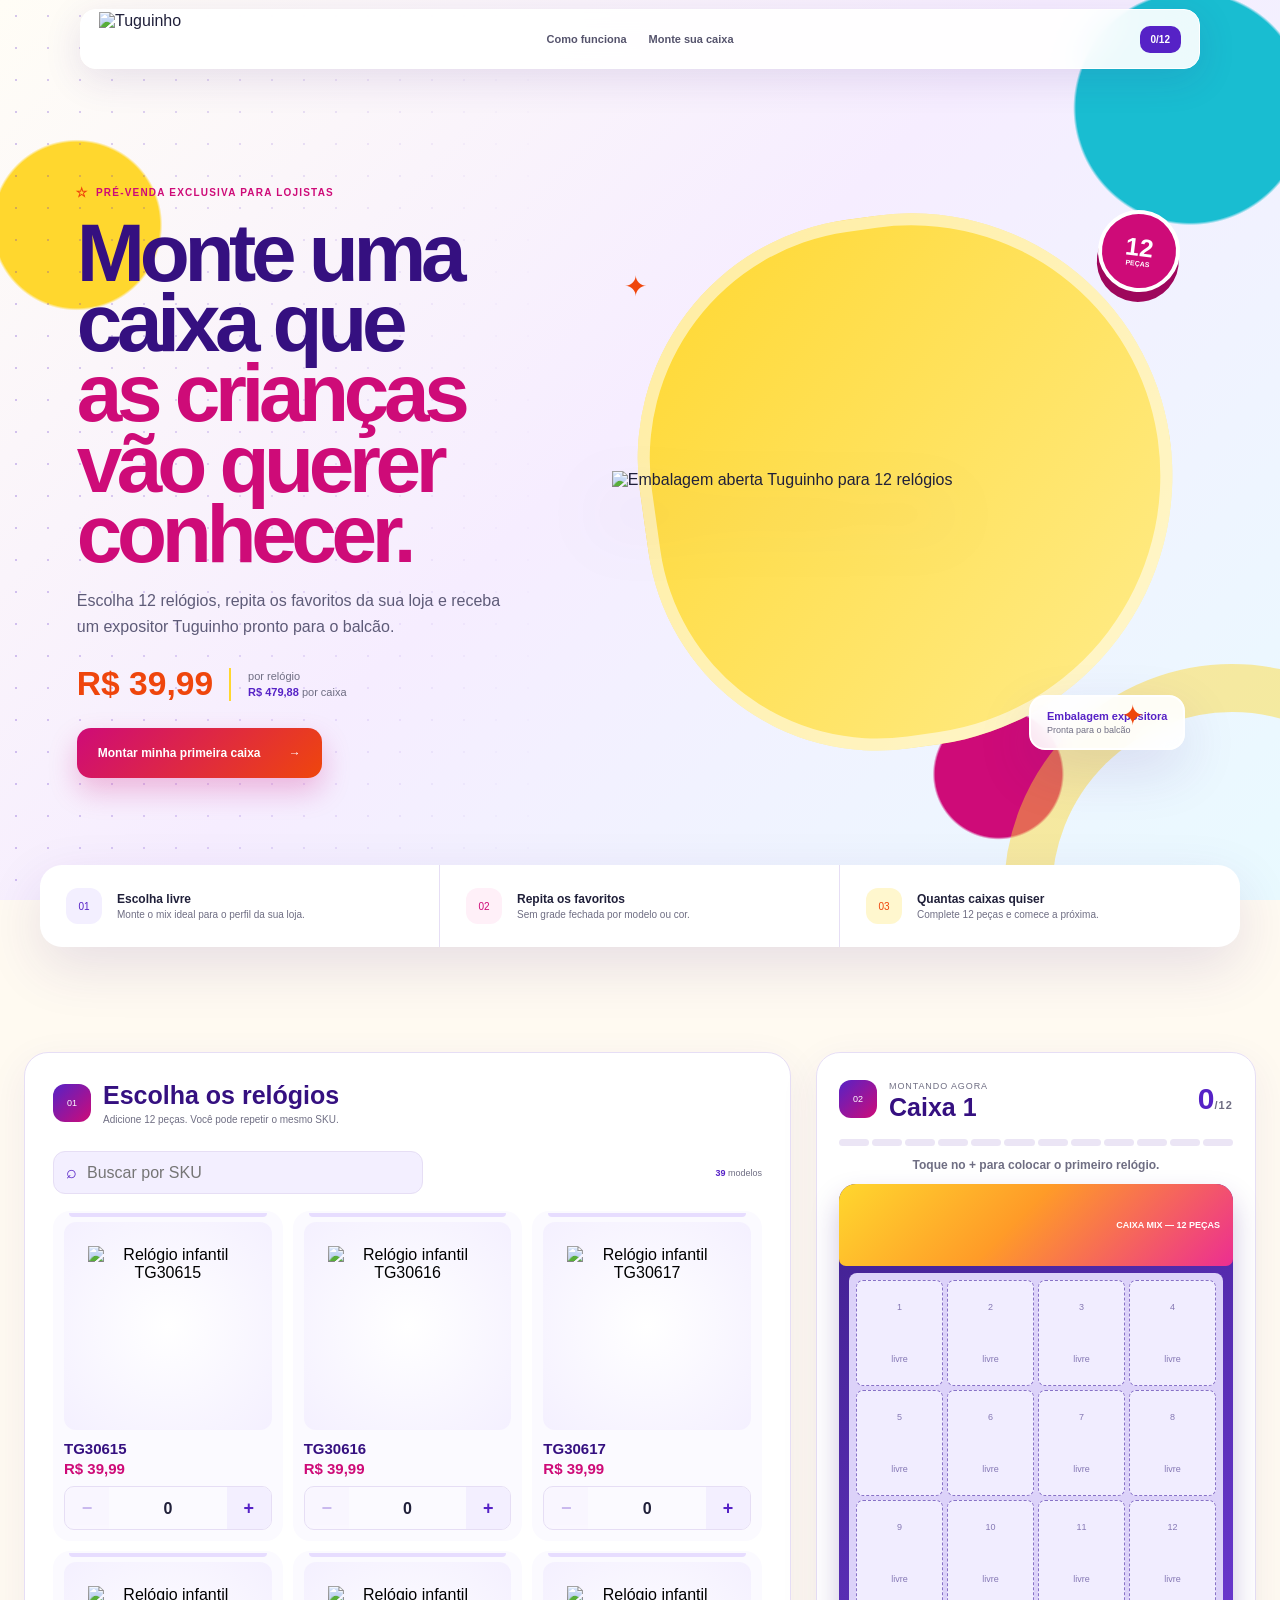
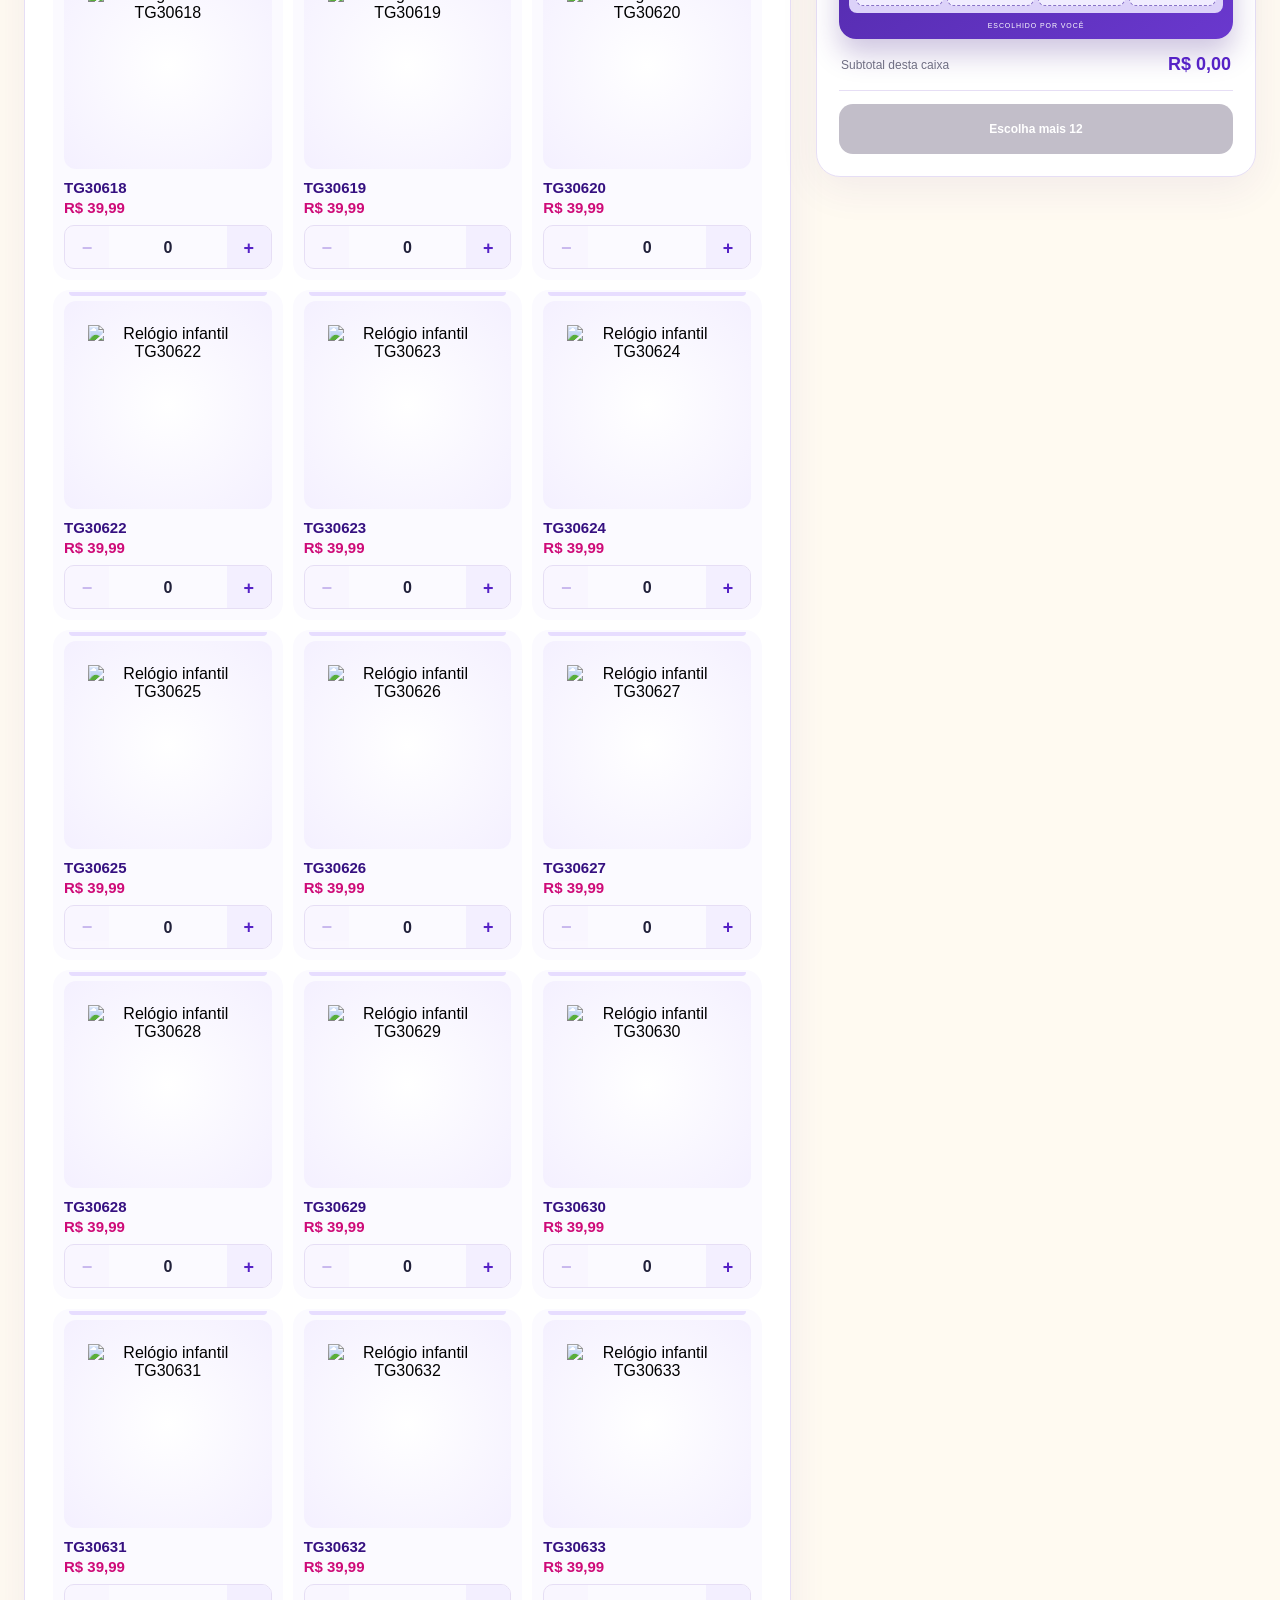
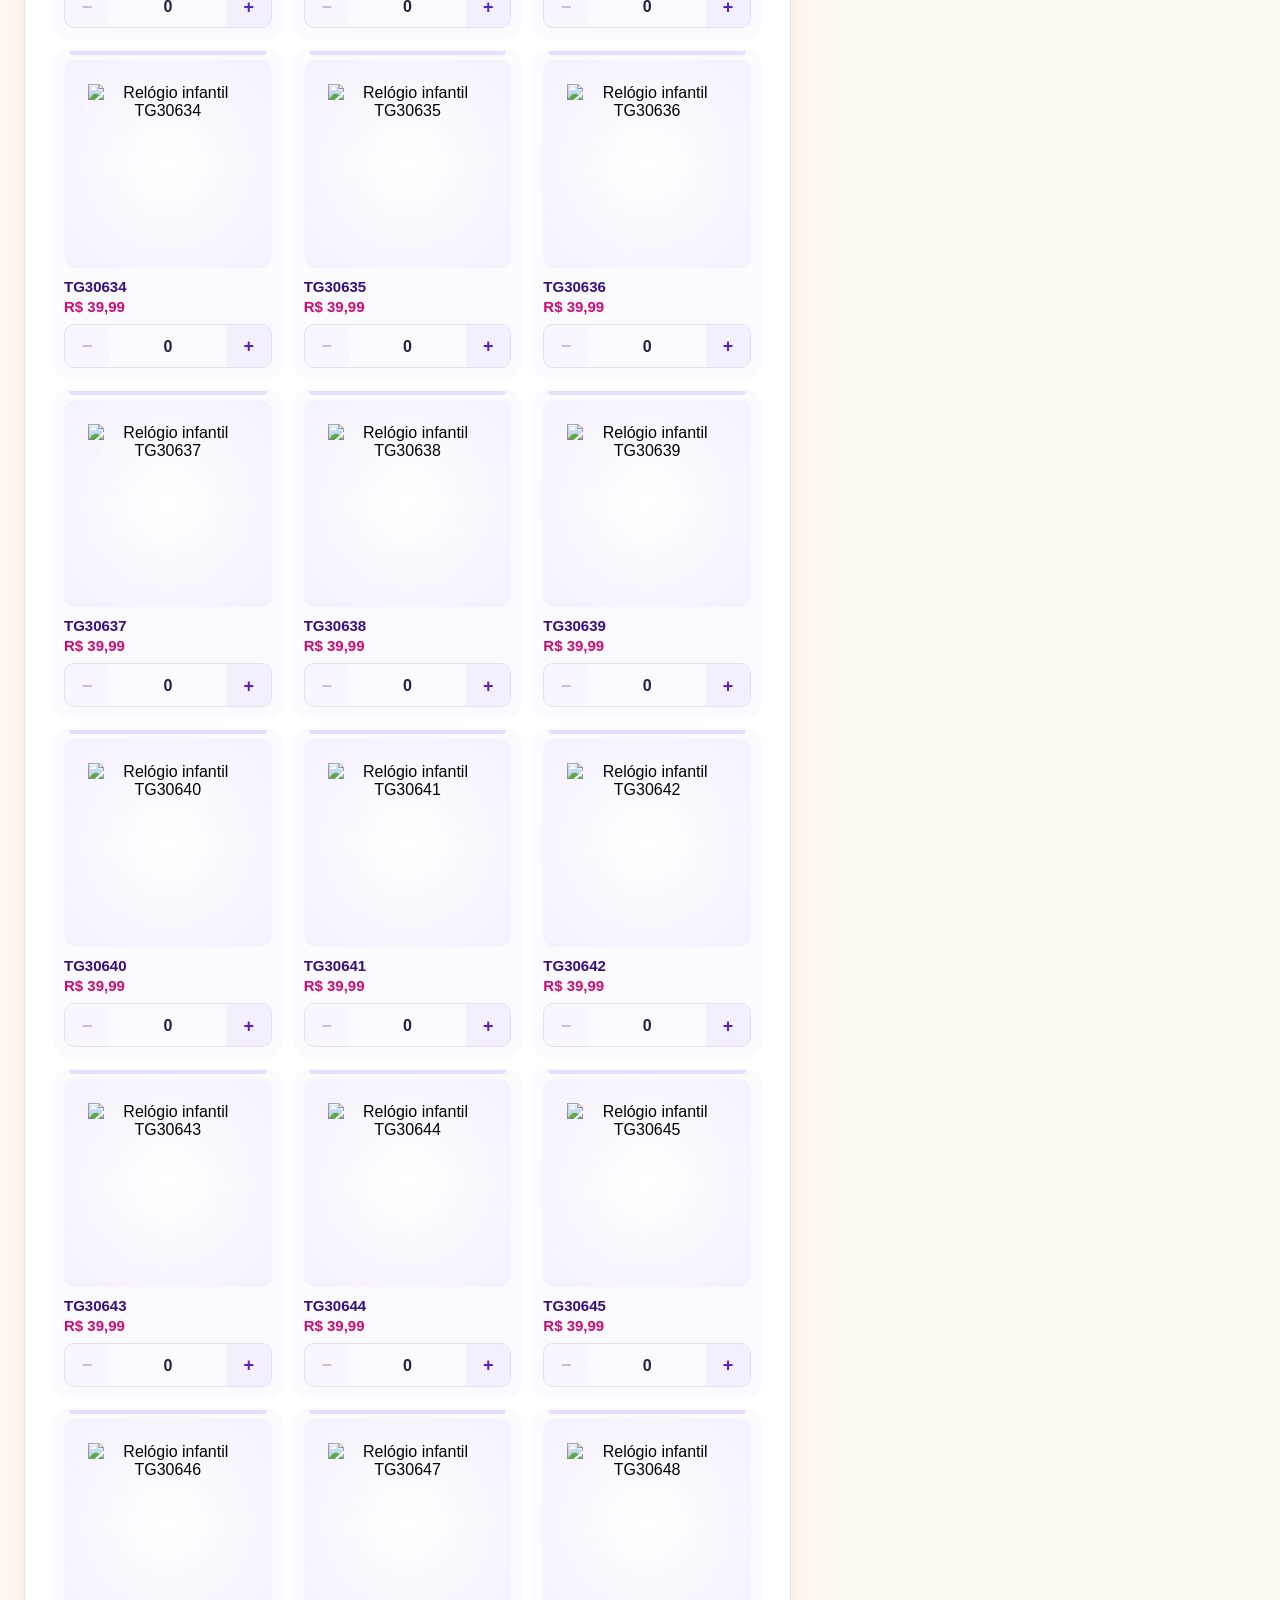
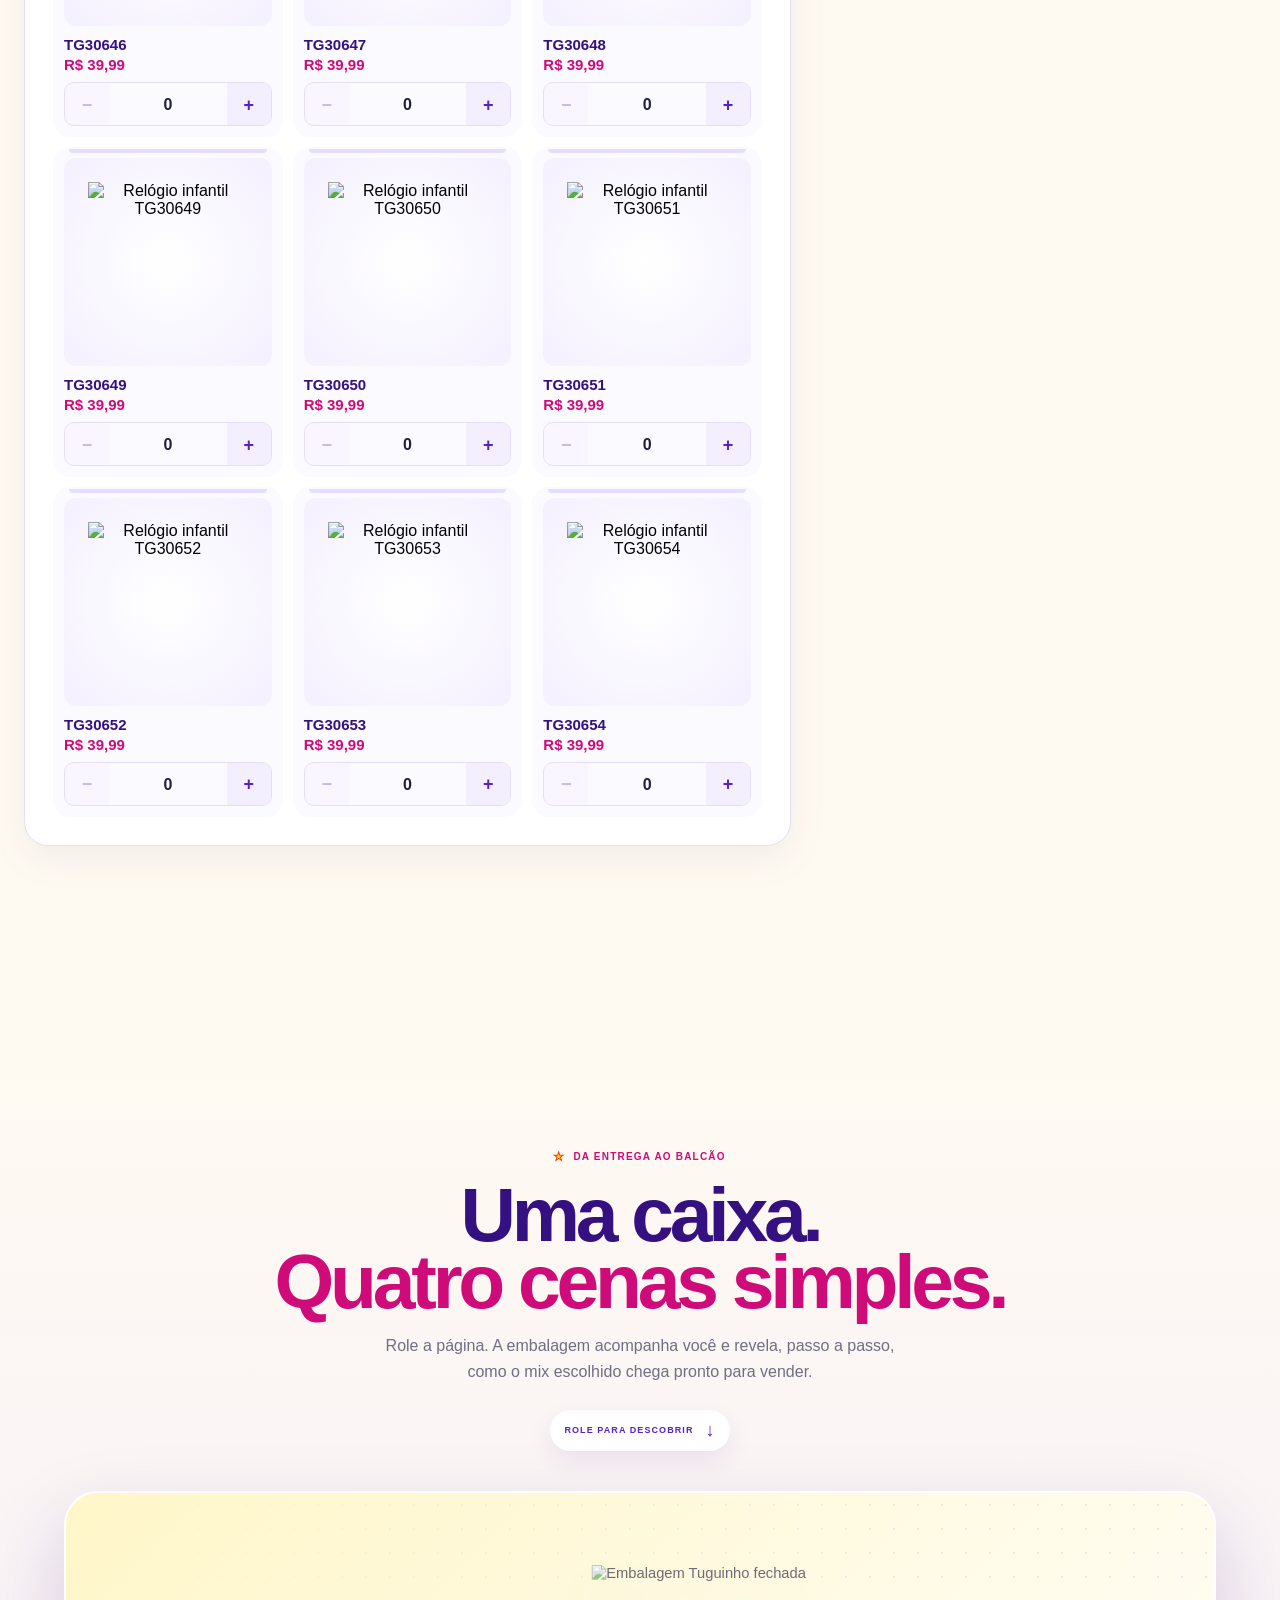
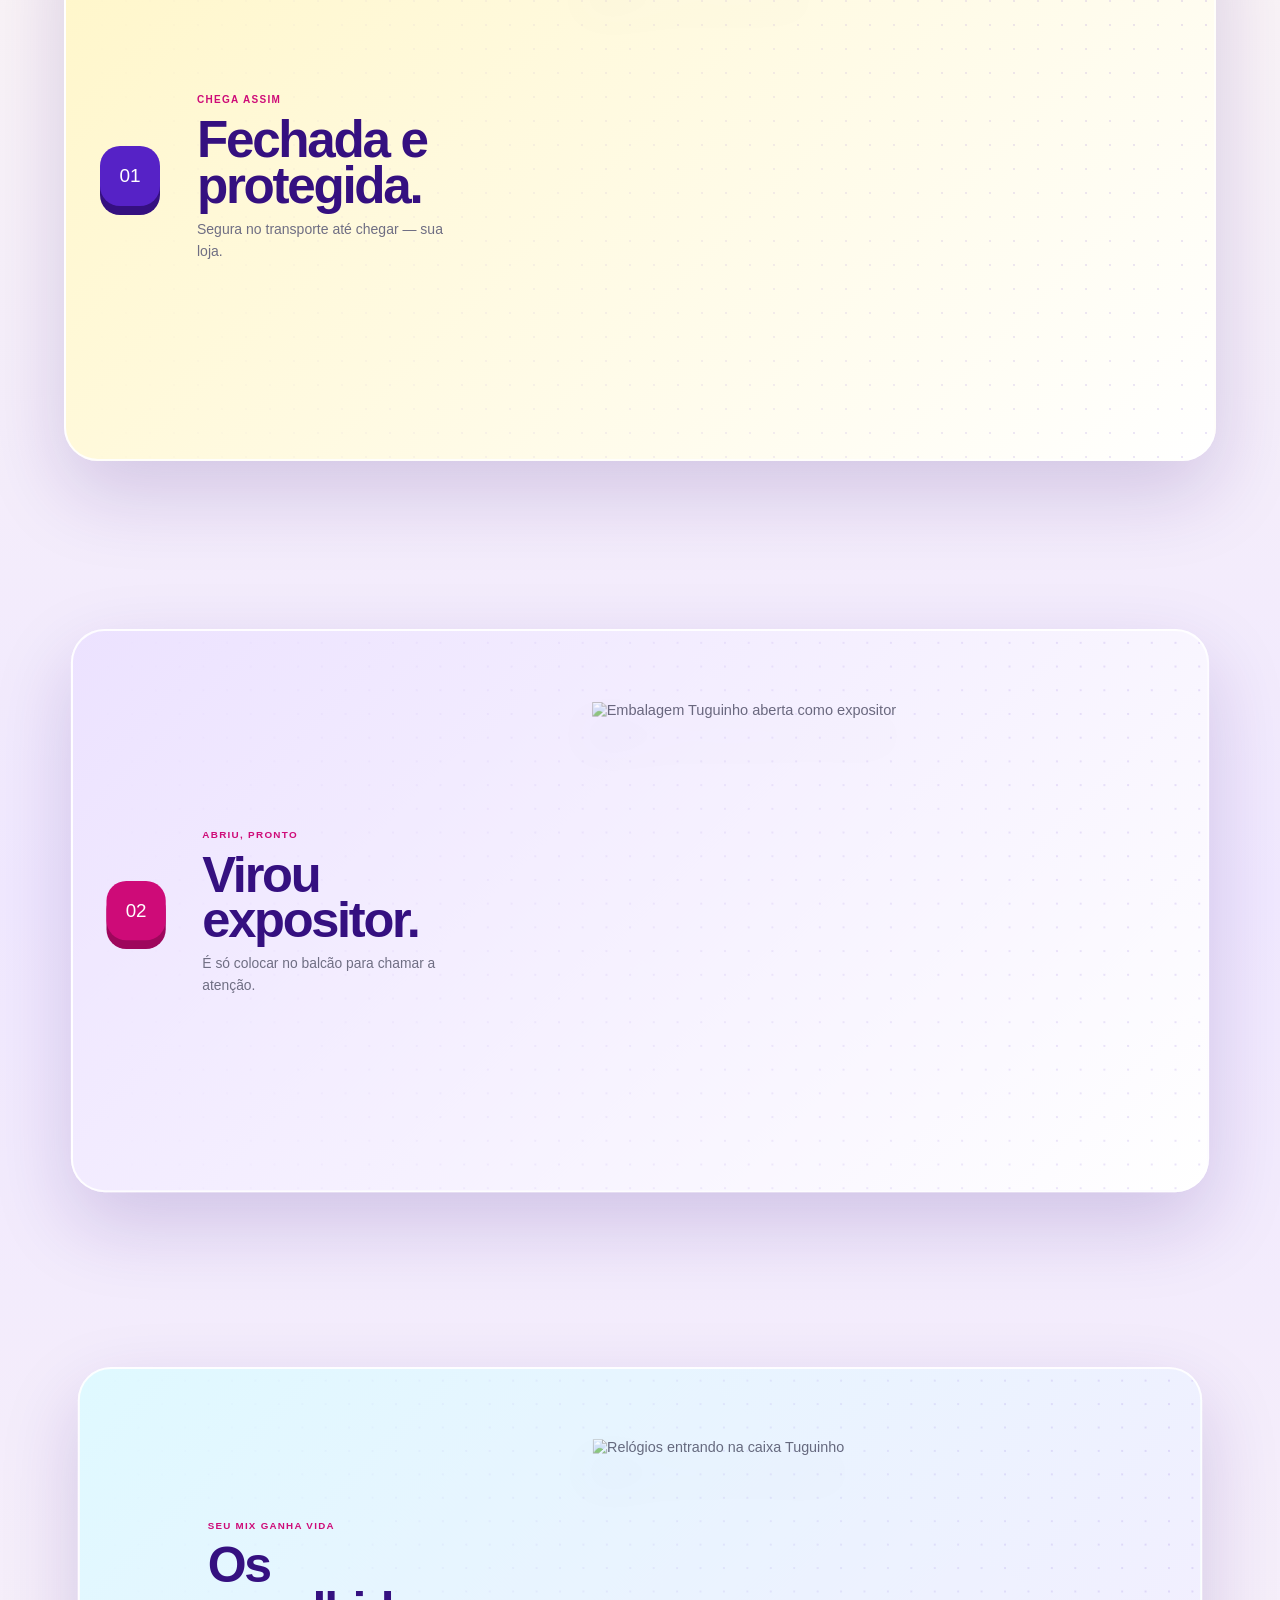
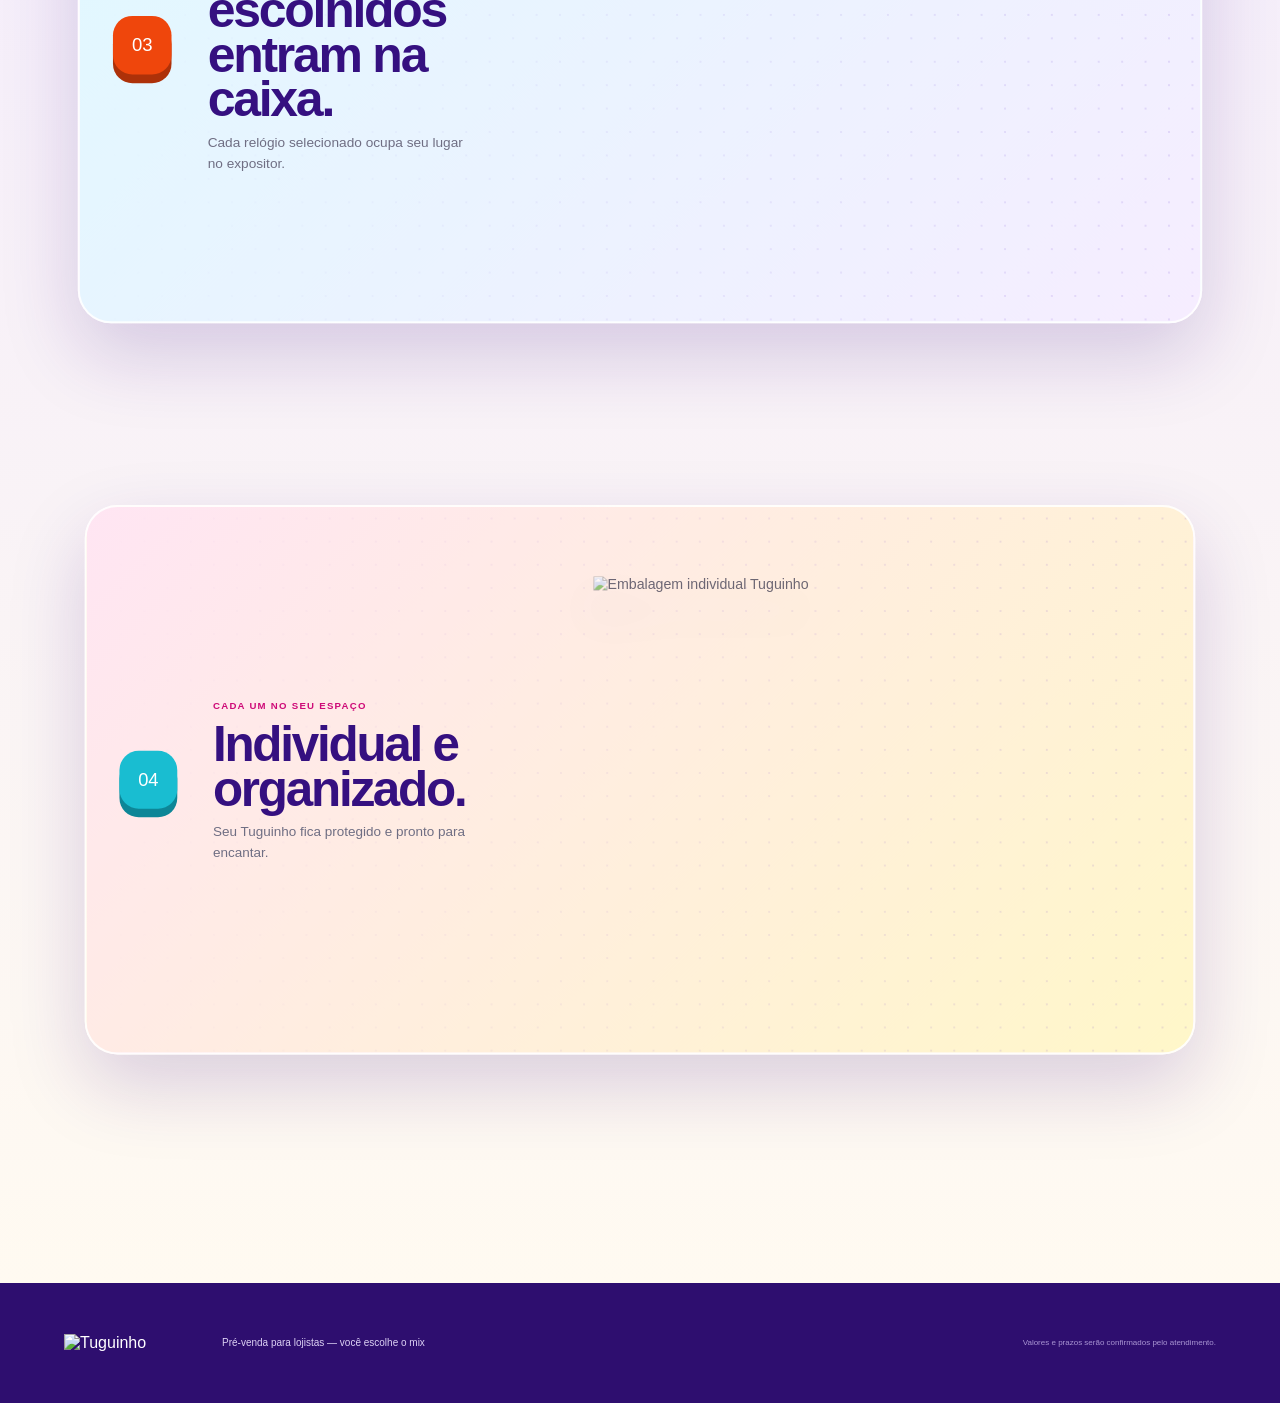
==== commit f1fcd285: "Add files via upload" ====
--- a/index.html
+++ b/index.html
@@ -1,4 +1,4 @@
-﻿<!doctype html>
+<!doctype html>
 <html lang="pt-BR">
 <head>
   <meta charset="UTF-8">
@@ -56,7 +56,7 @@
         <div class="segments" id="segments"></div>
         <p class="progress-message" id="progressMessage">Sua caixa espera o primeiro Tuguinho.</p>
         <div class="box-visual">
-          <div class="box-logo"><img src="https://xplvzmmpkmqqgifbrdue.supabase.co/storage/v1/object/public/tuguinho-assets/LOGO%20TUGUINHO%20CROP.svg" alt=""><span>CAIXA MIX · 12 PEÇAS</span></div>
+          <div class="box-logo"><img src="https://xplvzmmpkmqqgifbrdue.supabase.co/storage/v1/object/public/tuguinho-assets/LOGO%20TUGUINHO%20CROP.svg" alt=""><span>CAIXA MIX — 12 PEÇAS</span></div>
           <div class="slots" id="slots"></div>
           <footer>ESCOLHIDO POR VOCÊ</footer>
         </div>
@@ -78,7 +78,7 @@
         <div class="story-step" style="--step:0">
           <article class="story-card story-closed">
             <div class="story-number">01</div>
-            <div class="story-copy"><span>CHEGA ASSIM</span><h3>Fechada e protegida.</h3><p>Segura no transporte até chegar à sua loja.</p></div>
+            <div class="story-copy"><span>CHEGA ASSIM</span><h3>Fechada e protegida.</h3><p>Segura no transporte até chegar — sua loja.</p></div>
             <div class="story-visual"><img src="https://xplvzmmpkmqqgifbrdue.supabase.co/storage/v1/object/public/tuguinho-assets/EMBALAGEM%20FECHADA.svg" alt="Embalagem Tuguinho fechada"></div>
           </article>
         </div>
@@ -114,35 +114,36 @@
     <section class="print-section" id="printOrder" hidden>
       <div class="print-heading">
         <span class="eyebrow dark">PEDIDO PRONTO</span>
-        <h2>Agora é só tirar um print.</h2>
-        <p>Envie esta imagem ao seu representante Tuguinho. Não pedimos nenhum dado pessoal.</p>
+        <h2>Seu pedido virou uma imagem.</h2>
+        <p>Toque no botão abaixo e envie a imagem pronta ao seu representante.</p>
       </div>
       <article class="print-card" id="printCard">
-        <header><img src="https://xplvzmmpkmqqgifbrdue.supabase.co/storage/v1/object/public/tuguinho-assets/LOGO%20TUGUINHO%20CROP.svg" alt="Tuguinho"><div><span>SELEÇÃO DO PRÉ-SAVE</span><b id="printDate"></b></div></header>
+        <header><img crossorigin="anonymous" src="https://xplvzmmpkmqqgifbrdue.supabase.co/storage/v1/object/public/tuguinho-assets/LOGO%20TUGUINHO%20CROP.svg" alt="Tuguinho"><div><span>SELEÇÃO DO PRÉ-SAVE</span><b id="printDate"></b></div></header>
         <div class="print-boxes" id="printBoxes"></div>
-        <footer><div><span>TOTAL DA SELEÇÃO</span><b id="printTotal"></b></div><strong>Envie este print ao seu representante</strong></footer>
+        <footer><div><span>TOTAL DA SELEÇÃO</span><b id="printTotal"></b></div><strong>Imagem pronta para enviar</strong></footer>
       </article>
-      <div class="print-actions"><button class="primary" id="printButton">Abrir modo de impressão</button><button class="secondary" id="copyOrder">Copiar resumo</button><button class="link-button" id="newOrder">Montar um novo pedido</button></div>
+      <div class="print-actions"><button class="whatsapp" id="shareImage"><span>Enviar imagem do pedido</span><b>WhatsApp →</b></button><button class="secondary" id="downloadImage">Baixar imagem</button><button class="link-button" id="newOrder">Montar um novo pedido</button></div>
       <p class="save-status" id="saveStatus" role="status">Registrando os modelos mais escolhidos…</p>
     </section>  </main>
 
-  <footer class="footer"><img src="https://xplvzmmpkmqqgifbrdue.supabase.co/storage/v1/object/public/tuguinho-assets/LOGO%20TUGUINHO%20CROP.svg" alt="Tuguinho"><p>Pré-venda para lojistas · você escolhe o mix</p><small>Valores e prazos serão confirmados pelo atendimento.</small></footer>
+  <footer class="footer"><img src="https://xplvzmmpkmqqgifbrdue.supabase.co/storage/v1/object/public/tuguinho-assets/LOGO%20TUGUINHO%20CROP.svg" alt="Tuguinho"><p>Pré-venda para lojistas — você escolhe o mix</p><small>Valores e prazos serão confirmados pelo atendimento.</small></footer>
 
   <div class="image-modal" id="productZoom" hidden>
     <div class="zoom-dialog" role="dialog" aria-modal="true" aria-labelledby="zoomTitle">
       <button class="modal-x" id="zoomClose" aria-label="Fechar imagem">×</button>
       <span>TOQUE EM + PARA VER OS DETALHES</span><h2 id="zoomTitle">Relógio Tuguinho</h2>
       <div class="zoom-stage"><img id="zoomImage" alt=""></div>
-      <div class="zoom-controls"><button id="zoomOut" aria-label="Diminuir zoom">−</button><b id="zoomValue">100%</b><button id="zoomIn" aria-label="Aumentar zoom">+</button></div>
+      <div class="zoom-controls"><button id="zoomOut" aria-label="Diminuir zoom">-</button><b id="zoomValue">100%</b><button id="zoomIn" aria-label="Aumentar zoom">+</button></div>
     </div>
   </div>
   <div class="modal-backdrop" id="completeModal" hidden>
-    <div class="modal" role="dialog" aria-modal="true" aria-labelledby="modalTitle"><button class="modal-x" id="modalClose" aria-label="Fechar">×</button><img class="modal-package" src="https://xplvzmmpkmqqgifbrdue.supabase.co/storage/v1/object/public/tuguinho-assets/EMBALAGEM%20ABERTA.svg" alt="Caixa Tuguinho completa"><div class="success-icon">✓</div><span>CAIXA COMPLETA</span><h2 id="modalTitle">Uhu! Sua caixa está pronta!</h2><p>Você escolheu 12 Tuguinhos. Quer montar outra caixa ou finalizar o pré-pedido?</p><div class="modal-price"><span>Valor da caixa</span><b>R$ 479,88</b></div><button class="primary full" id="nextBox">Guardar e montar outra caixa</button><button class="secondary full" id="finishOrder">Ver pedido pronto para print</button><button class="link-button" id="adjustBox">Voltar e ajustar a seleção</button></div>
+    <div class="modal" role="dialog" aria-modal="true" aria-labelledby="modalTitle"><button class="modal-x" id="modalClose" aria-label="Fechar">×</button><img class="modal-package" src="https://xplvzmmpkmqqgifbrdue.supabase.co/storage/v1/object/public/tuguinho-assets/EMBALAGEM%20ABERTA.svg" alt="Caixa Tuguinho completa"><div class="success-icon">✓</div><span>CAIXA COMPLETA</span><h2 id="modalTitle">Uhu! Sua caixa está pronta!</h2><p>Você escolheu 12 Tuguinhos. Quer montar outra caixa ou finalizar?</p><div class="modal-price"><span>Valor da caixa</span><b>R$ 479,88</b></div><button class="primary full" id="finishOrder">Finalizar e criar a imagem</button><button class="secondary full" id="nextBox">Montar outra caixinha</button><button class="link-button" id="adjustBox">Voltar e ajustar</button></div>
   </div>
 
   <button class="mobile-box-dock" id="mobileBoxDock" aria-label="Ver minha caixa"><span><b id="mobileBoxCount">0/12</b><small>Ver caixinha</small></span><strong id="mobileBoxTotal">R$ 0,00</strong><i>↑</i></button>
   <div class="toast" id="toast" role="status" aria-live="polite"></div>
   <script src="https://cdn.jsdelivr.net/npm/@supabase/supabase-js@2.95.0/dist/umd/supabase.min.js"></script>
+  <script src="https://cdn.jsdelivr.net/npm/html2canvas@1.4.1/dist/html2canvas.min.js"></script>
   <script src="supabase-config.js"></script>
   <script src="script.js"></script>
 </body>
--- a/style.css
+++ b/style.css
@@ -1,4 +1,4 @@
-﻿:root{--purple:#5622c6;--purple-dark:#351080;--pink:#ce0b78;--orange:#ef460c;--yellow:#ffd72e;--cyan:#19bdd1;--green:#75c94a;--ink:#20203a;--muted:#6f6e83;--cream:#fffaf1;--lavender:#f3efff;--white:#fff;--line:#e6def5;--shadow:0 20px 55px rgba(70,36,142,.13);--ease:cubic-bezier(.16,1,.3,1);--round:"Arial Rounded MT Bold","Trebuchet MS",Arial,sans-serif;--sans:"Satoshi","Segoe UI",Arial,sans-serif}*{box-sizing:border-box}html{scroll-behavior:smooth}body{margin:0;background:var(--cream);color:var(--ink);font-family:var(--sans);overflow-x:hidden}body.intro-lock{overflow:hidden}button,input{font:inherit}button{cursor:pointer}button:disabled{cursor:not-allowed}a{color:inherit;text-decoration:none}img{display:block;max-width:100%}:focus-visible{outline:3px solid rgba(86,34,198,.3);outline-offset:3px}.brand-intro{position:fixed;inset:0;z-index:9999;display:grid;place-content:center;background:radial-gradient(circle at 20% 20%,#fff 0 4%,transparent 4.3%),radial-gradient(circle at 80% 70%,#ffd72e 0 7%,transparent 7.3%),linear-gradient(135deg,#fff9d9,#f0e5ff);transition:opacity .72s var(--ease),visibility .72s}.brand-intro.done{opacity:0;visibility:hidden}.intro-mark{position:relative;width:min(340px,72vw);padding:20px}.intro-mark img{width:100%;transform:translateY(90%) scale(.8);opacity:0;animation:introPop 1.08s .12s var(--ease) forwards}.intro-mark span{position:absolute;left:18%;right:18%;bottom:2px;height:7px;border-radius:99px;background:linear-gradient(90deg,var(--pink),var(--orange),var(--yellow),var(--cyan),var(--purple));transform:scaleX(0);animation:introLine 1.2s .38s var(--ease) forwards}.brand-intro p{margin:17px 0 0;text-align:center;color:var(--purple);font-family:var(--sans);font-size:10px;letter-spacing:.25em;opacity:0;animation:introCopy .5s .82s ease-out forwards}@keyframes introPop{to{opacity:1;transform:none}}@keyframes introLine{to{transform:scaleX(1)}}@keyframes introCopy{to{opacity:1}}.topbar{position:fixed;z-index:100;top:12px;left:16px;right:16px;min-height:68px;padding:0 18px;display:grid;grid-template-columns:1fr auto 1fr;align-items:center;background:rgba(255,255,255,.92);border:1px solid #fff;border-radius:18px;box-shadow:0 10px 38px rgba(65,30,135,.12);backdrop-filter:blur(18px);transition:.22s var(--ease)}.topbar.scrolled{top:7px;box-shadow:0 14px 42px rgba(65,30,135,.18)}.brand{display:flex;align-items:center;gap:14px;width:max-content}.brand img{width:130px;height:50px;object-fit:contain}.brand>span{padding-left:14px;border-left:1px solid var(--line);color:var(--purple);font-family:var(--sans);font-size:8px;letter-spacing:.14em}.desktop-nav{display:flex;gap:28px}.desktop-nav a{position:relative;padding:24px 0;font-size:11px;font-weight:750;color:#55536c}.desktop-nav a:after{content:"";position:absolute;left:50%;bottom:16px;width:0;height:3px;border-radius:3px;background:linear-gradient(90deg,var(--pink),var(--orange));transition:.18s}.desktop-nav a:hover{color:var(--purple)}.desktop-nav a:hover:after{left:0;width:100%}.order-pill{justify-self:end;display:flex;align-items:center;gap:9px;font-size:10px}.order-pill span{color:var(--muted)}.order-pill b{padding:8px 11px;border-radius:10px;background:var(--purple);color:#fff}.soft-button{display:none}.hero{position:relative;min-height:100svh;padding:135px max(24px,6vw) 75px;display:grid;grid-template-columns:.9fr 1.1fr;align-items:center;gap:4vw;background:radial-gradient(circle at 6% 25%,#ffd72e 0 6%,transparent 6.2%),radial-gradient(circle at 93% 12%,#19bdd1 0 8%,transparent 8.2%),radial-gradient(circle at 78% 86%,#ce0b78 0 5%,transparent 5.2%),linear-gradient(135deg,#fffdf6 0%,#f6edff 48%,#e9faff 100%);overflow:hidden}.hero:before{content:"";position:absolute;inset:0;opacity:.25;background-image:radial-gradient(#5622c6 1.4px,transparent 1.4px);background-size:32px 32px;mask-image:linear-gradient(90deg,#000,transparent 44%)}.hero:after{content:"";position:absolute;width:360px;height:360px;border:48px solid #ffd72e;border-radius:50%;right:-180px;bottom:-220px;opacity:.45}.hero-copy,.hero-product{position:relative;z-index:1}.eyebrow{display:inline-flex;align-items:center;gap:9px;color:var(--pink);font-size:10px;font-weight:900;letter-spacing:.12em;text-transform:uppercase}.eyebrow:before{content:"★";color:var(--yellow);-webkit-text-stroke:1px var(--orange)}.hero h1{max-width:10ch;margin:18px 0;color:var(--purple-dark);font-family:var(--round);font-size:clamp(3.5rem,6.4vw,7rem);font-weight:900;line-height:.86;letter-spacing:-.065em}.hero h1 em{display:block;color:var(--pink);font-style:normal}.hero-copy>p{max-width:50ch;color:#5e5b78;font-size:1rem;line-height:1.65}.price-row{display:flex;gap:16px;align-items:center;margin:25px 0}.price-row>b{color:var(--orange);font-family:var(--round);font-size:2.1rem}.price-row>span{padding-left:17px;border-left:2px solid var(--yellow);color:var(--muted);font-size:11px;line-height:1.5}.price-row strong{color:var(--purple)}.primary,.secondary,.whatsapp{min-height:50px;padding:0 21px;border:0;border-radius:14px;font-weight:900;font-size:12px;transition:transform .18s ease-out,box-shadow .18s,background .18s}.primary{background:linear-gradient(135deg,var(--purple),#7448db);color:#fff;box-shadow:0 12px 24px rgba(86,34,198,.22)}.primary:hover,.secondary:hover,.whatsapp:hover{transform:translateY(-2px)}.primary:active,.secondary:active{transform:scale(.98)}.primary span{margin-left:25px}.hero .primary{background:linear-gradient(135deg,var(--pink),var(--orange));box-shadow:0 13px 28px rgba(206,11,120,.25)}.hero-trust{display:flex;gap:14px;margin-top:22px;color:#66627a;font-size:9px;font-weight:800}.hero-trust span{padding:7px 10px;border-radius:99px;background:rgba(255,255,255,.75);box-shadow:0 4px 12px rgba(70,36,142,.08)}.hero-product{min-height:600px;display:grid;place-items:center}.hero-product:before{content:"";position:absolute;width:min(590px,90%);aspect-ratio:1;border-radius:48% 52% 54% 46%;background:linear-gradient(135deg,#ffd72e,#ffed8e);transform:rotate(-8deg);box-shadow:inset 0 0 0 12px rgba(255,255,255,.55)}.hero-product>img{position:relative;width:100%;max-height:660px;object-fit:contain;filter:drop-shadow(0 34px 32px rgba(58,26,115,.25));animation:heroFloat 5s ease-in-out infinite}.hero-caption{position:absolute;right:3%;bottom:5%;padding:13px 16px;border:2px solid #fff;border-radius:16px;background:rgba(255,255,255,.9);box-shadow:var(--shadow);backdrop-filter:blur(12px)}.hero-caption b,.hero-caption span{display:block}.hero-caption b{color:var(--purple);font-size:11px}.hero-caption span{margin-top:3px;color:var(--muted);font-size:9px}.hero-badge{position:absolute;right:4%;top:5%;z-index:2;width:82px;height:82px;border:4px solid #fff;border-radius:50%;display:grid;place-content:center;text-align:center;background:var(--pink);color:#fff;box-shadow:0 10px 0 #9e075c;transform:rotate(7deg);animation:badgeWiggle 3.5s ease-in-out infinite}.hero-badge b{font-family:var(--round);font-size:25px;line-height:1}.hero-badge span{font-size:7px;font-weight:900}.spark{position:absolute;z-index:2;color:var(--orange);font-size:28px;animation:spark 2.5s ease-in-out infinite}.spark-one{left:2%;top:15%}.spark-two{right:10%;bottom:8%;animation-delay:.8s}@keyframes heroFloat{50%{transform:translateY(-10px) rotate(1deg)}}@keyframes badgeWiggle{50%{transform:rotate(-5deg) scale(1.04)}}@keyframes spark{50%{transform:rotate(90deg) scale(1.25)}}.benefits{width:min(1200px,calc(100vw - 48px));margin:-35px auto 0;position:relative;z-index:3;display:grid;grid-template-columns:repeat(3,1fr);background:#fff;border-radius:22px;box-shadow:var(--shadow);overflow:hidden}.benefits article{display:flex;gap:15px;align-items:center;padding:23px 26px;border-right:1px solid var(--line)}.benefits article:last-child{border:0}.benefits i{width:36px;height:36px;border-radius:12px;display:grid;place-items:center;background:var(--lavender);color:var(--purple);font-family:var(--sans);font-size:10px;font-style:normal}.benefits article:nth-child(2) i{background:#fff0f8;color:var(--pink)}.benefits article:nth-child(3) i{background:#fff7ce;color:var(--orange)}.benefits b,.benefits span{display:block}.benefits b{font-family:var(--round);font-size:12px}.benefits span{margin-top:3px;color:var(--muted);font-size:10px}.package-showcase{width:min(1280px,calc(100vw - 48px));margin:100px auto 0;display:grid;grid-template-columns:.72fr 1.28fr;gap:60px;align-items:center}.package-copy h2{margin:18px 0;color:var(--purple-dark);font-family:var(--round);font-size:clamp(2.6rem,4.6vw,5rem);line-height:.94;letter-spacing:-.045em}.package-copy h2 em{color:var(--pink);font-style:normal}.package-copy p{max-width:48ch;color:var(--muted);line-height:1.65}.package-dots{display:flex;gap:8px;flex-wrap:wrap;margin-top:25px}.package-dots span{padding:8px 11px;border-radius:99px;background:#fff;border:1px solid var(--line);color:var(--purple);font-size:9px;font-weight:900}.package-gallery{display:grid;grid-template-columns:.8fr 1.2fr .8fr;gap:12px;align-items:end}.package-card{position:relative;margin:0;padding:12px;background:#fff;border-radius:22px;box-shadow:var(--shadow);transition:.25s var(--ease)}.package-card:hover{transform:translateY(-7px) rotate(1deg)}.package-card img{width:100%;aspect-ratio:1;object-fit:contain}.package-card figcaption{padding:10px 5px 4px}.package-card b,.package-card span{display:block}.package-card b{color:var(--purple);font-family:var(--round);font-size:12px}.package-card figcaption span{margin-top:2px;color:var(--muted);font-size:8px}.card-open{transform:translateY(-22px);border:3px solid var(--yellow)}.card-open:hover{transform:translateY(-29px) rotate(-1deg)}.card-sticker{position:absolute;right:-8px;top:-12px;padding:8px!important;border-radius:8px;background:var(--pink);color:#fff!important;font-size:8px;font-weight:900;transform:rotate(6deg)}.builder{width:min(1500px,calc(100vw - 48px));margin:auto;padding:105px 0 120px;display:grid;grid-template-columns:minmax(0,1fr) 440px;gap:25px;align-items:start}.catalog-panel,.box-panel{background:#fff;border:1px solid var(--line);border-radius:24px;box-shadow:0 12px 40px rgba(70,36,142,.07)}.catalog-panel{padding:28px}.section-title,.box-title>div{display:flex;align-items:center;gap:12px}.section-title>span,.box-title>div>span{width:38px;height:38px;border-radius:12px;display:grid;place-items:center;background:linear-gradient(135deg,var(--purple),var(--pink));color:#fff;font-family:var(--sans);font-size:9px}.section-title h2,.box-title h2{margin:0;color:var(--purple-dark);font-family:var(--round);font-size:25px}.section-title p{margin:4px 0 0;color:var(--muted);font-size:10px}.catalog-tools{display:flex;justify-content:space-between;align-items:center;margin:26px 0 17px}.search{width:min(370px,72%);height:43px;display:flex;align-items:center;gap:8px;padding:0 12px;border:1px solid var(--line);border-radius:12px;background:var(--lavender)}.search span{color:var(--purple);font-size:18px}.search input{width:100%;border:0;outline:0;background:none}.catalog-count{color:var(--muted);font-size:9px}.catalog-count b{color:var(--purple)}.product-grid{display:grid;grid-template-columns:repeat(3,1fr);gap:10px}.product{position:relative;padding:9px;border:2px solid transparent;border-radius:17px;background:#fbfaff;transition:.2s var(--ease)}.product:nth-child(5n+1){--card-accent:var(--pink)}.product:nth-child(5n+2){--card-accent:var(--cyan)}.product:nth-child(5n+3){--card-accent:var(--orange)}.product:nth-child(5n+4){--card-accent:var(--green)}.product:nth-child(5n){--card-accent:var(--purple)}.product:before{content:"";position:absolute;left:14px;right:14px;top:0;height:4px;border-radius:0 0 5px 5px;background:var(--card-accent)}.product:hover{z-index:1;border-color:var(--card-accent);background:#fff;box-shadow:0 16px 28px rgba(70,36,142,.13);transform:translateY(-4px)}.product.selected{border-color:var(--purple);background:#fff}.product-badge{position:absolute;right:8px;top:8px;z-index:2;padding:5px 7px;border-radius:99px;background:var(--purple);color:#fff;font-size:8px;font-weight:900}.product-photo{height:195px;display:grid;place-items:center;overflow:hidden;border-radius:12px;background:radial-gradient(circle,#fff,#f4f0ff)}.product-photo img{width:100%;height:100%;object-fit:contain;transition:.3s var(--ease)}.product:hover .product-photo img{transform:scale(1.055) rotate(-1deg)}.product>small{display:block;margin-top:9px;color:var(--muted);font-size:7px;letter-spacing:.09em}.product h3{margin:3px 0;color:var(--purple-dark);font-family:var(--sans);font-size:14px}.product-price{display:block;margin-bottom:9px;color:var(--pink);font-size:13px}.quantity{height:38px;display:grid;grid-template-columns:38px 1fr 38px;align-items:center;text-align:center;border:1px solid var(--line);border-radius:10px;overflow:hidden}.quantity button{height:100%;border:0;background:var(--lavender);color:var(--purple);font-size:18px;font-weight:900}.quantity button:hover{background:var(--purple);color:#fff}.quantity button:disabled{opacity:.3}.box-panel{position:sticky;top:96px;padding:22px}.box-title{display:flex;align-items:center;justify-content:space-between}.box-title small{color:var(--muted);font-size:7px;letter-spacing:.1em}.box-title>strong{color:var(--purple);font-family:var(--round);font-size:30px}.box-title>strong small{font-size:11px;color:var(--muted)}.segments{display:grid;grid-template-columns:repeat(12,1fr);gap:3px;margin:17px 0 9px}.segments i{height:7px;border-radius:99px;background:#ebe5f5}.segments i.on{background:linear-gradient(90deg,var(--orange),var(--pink),var(--purple))}.progress-message{text-align:center;color:var(--muted);font-size:10px;font-weight:800}.progress-message.complete{color:var(--green)}.box-visual{padding:0 10px 10px;border-radius:17px;background:linear-gradient(145deg,#40208f,#6a38ce);box-shadow:0 15px 28px rgba(62,28,136,.25)}.box-logo{height:68px;margin:0 -10px;display:flex;align-items:center;justify-content:space-between;padding:9px 13px;border-radius:17px 17px 7px 7px;background:linear-gradient(135deg,#ffd72e,#ff9b28 45%,#ec2e91)}.box-logo img{width:145px;max-height:52px}.box-logo span{color:#fff;font-size:7px;font-weight:900}.slots{display:grid;grid-template-columns:repeat(4,1fr);gap:4px;padding:7px;margin-top:7px;border-radius:8px;background:#dcd2f9}.slot{position:relative;aspect-ratio:.82;display:grid;place-items:center;overflow:hidden;border:1px dashed #8872c7;border-radius:7px;background:#f1edff;color:#8578b4}.slot>i{font-family:var(--sans);font-size:9px;font-style:normal}.slot small{font-size:6px}.slot.full{border-style:solid;background:#fff;animation:slotIn .28s var(--ease)}.slot.full img{width:100%;height:100%;object-fit:contain}.slot.full small{position:absolute;bottom:2px;padding:1px 3px;border-radius:3px;background:rgba(255,255,255,.88);color:var(--purple-dark);font-weight:900}.slot.full button{position:absolute;right:2px;top:2px;z-index:2;width:18px;height:18px;border:0;border-radius:50%;background:var(--pink);color:#fff}.box-visual footer{padding-top:9px;text-align:center;color:#fff;font-family:var(--sans);font-size:7px;letter-spacing:.13em}@keyframes slotIn{from{opacity:0;transform:scale(.72) rotate(-5deg)}}.subtotal{display:flex;justify-content:space-between;align-items:center;padding:15px 2px;border-bottom:1px solid var(--line)}.subtotal span{color:var(--muted);font-size:10px}.subtotal b{color:var(--purple);font-family:var(--round);font-size:18px}.full{width:100%;margin-top:13px}.primary:disabled{background:#c2bec9;box-shadow:none;transform:none}.link-button{display:block;margin:11px auto;border:0;background:none;color:var(--muted);font-size:10px;text-decoration:underline}.saved-boxes{margin-top:15px;padding:12px;border-radius:12px;background:var(--lavender)}.saved-boxes>b{color:var(--purple);font-family:var(--sans);font-size:8px}.saved-row{display:flex;justify-content:space-between;margin-top:8px;font-size:9px}.saved-row span{color:var(--green);font-weight:900}.how{padding:115px max(24px,8vw);background:linear-gradient(135deg,#361080,#5b25c7);color:#fff;text-align:center;position:relative;overflow:hidden}.how:before,.how:after{content:"";position:absolute;border-radius:50%;background:var(--yellow)}.how:before{width:170px;height:170px;left:-80px;top:-80px}.how:after{width:90px;height:90px;right:4%;bottom:-40px;background:var(--pink)}.eyebrow.dark{color:#fff}.how h2{max-width:14ch;margin:20px auto 48px;font-family:var(--round);font-size:clamp(2.5rem,5vw,5.3rem);line-height:.94}.how>div{max-width:1080px;margin:auto;display:grid;grid-template-columns:repeat(3,1fr);gap:12px}.how article{padding:28px;border:1px solid rgba(255,255,255,.2);border-radius:20px;background:rgba(255,255,255,.09);text-align:left;backdrop-filter:blur(8px)}.how article>b{width:38px;height:38px;border-radius:12px;display:grid;place-items:center;background:var(--yellow);color:var(--purple);font-family:var(--sans);font-size:10px}.how h3{margin:28px 0 8px;font-family:var(--round);font-size:18px}.how p{color:#ddd4f7;font-size:10px;line-height:1.6}.checkout{width:min(1100px,calc(100vw - 48px));margin:110px auto;display:grid;grid-template-columns:.9fr 1.1fr;gap:65px;align-items:start}.checkout-copy h2{margin:20px 0;color:var(--purple-dark);font-family:var(--round);font-size:clamp(2.7rem,5vw,5.2rem);line-height:.92}.checkout-copy>p{color:var(--muted);line-height:1.65}.order-total{margin-top:27px;padding:17px;border-radius:14px;background:#fff1cb;border-left:5px solid var(--orange)}.order-total span,.order-total b{display:block}.order-total span{color:var(--muted);font-size:9px}.order-total b{margin-top:4px;color:var(--purple)}.checkout form{padding:26px;border:1px solid var(--line);border-radius:22px;background:#fff;box-shadow:var(--shadow)}.checkout form>div{display:grid;grid-template-columns:1fr 1fr;gap:11px}.checkout label{color:var(--muted);font-size:8px;font-weight:900;text-transform:uppercase}.checkout input{display:block;width:100%;height:44px;margin:5px 0 12px;padding:0 11px;border:1px solid var(--line);border-radius:10px;outline:0}.checkout input:focus{border-color:var(--purple);box-shadow:0 0 0 3px rgba(86,34,198,.08)}.consent{display:flex;gap:8px;align-items:flex-start;text-transform:none!important}.consent input{width:16px;height:16px;margin:0;flex:0 0 auto}.whatsapp{width:100%;margin-top:17px;display:flex;align-items:center;justify-content:space-between;background:#20b860;color:#fff;box-shadow:0 12px 25px rgba(32,184,96,.2)}.whatsapp:disabled{background:#bbb7c2;box-shadow:none}.checkout form>small{display:block;margin-top:8px;text-align:center;color:var(--muted);font-size:8px}.footer{min-height:120px;padding:28px 5vw;display:grid;grid-template-columns:auto 1fr auto;align-items:center;gap:28px;background:#2e0e6f;color:#fff}.footer img{width:130px}.footer p{color:#ddd2f5;font-size:10px}.footer small{color:#a995d3;font-size:8px}.modal-backdrop{position:fixed;inset:0;z-index:300;display:grid;place-items:center;padding:18px;background:rgba(44,11,104,.78);backdrop-filter:blur(10px)}.modal-backdrop[hidden]{display:none}.modal{position:relative;width:min(430px,100%);padding:28px;border-radius:24px;background:#fff;text-align:center;animation:modalIn .3s var(--ease)}@keyframes modalIn{from{opacity:0;transform:translateY(20px) scale(.94)}}.modal-x{position:absolute;right:12px;top:12px;width:30px;height:30px;border:0;border-radius:50%;background:var(--lavender)}.success-icon{width:56px;height:56px;margin:auto;border-radius:50%;display:grid;place-items:center;background:linear-gradient(135deg,var(--green),var(--cyan));color:#fff;font-size:25px;box-shadow:0 0 0 9px rgba(117,201,74,.14)}.modal>span{display:block;margin-top:15px;color:var(--pink);font-family:var(--sans);font-size:8px}.modal h2{margin:8px 0;color:var(--purple);font-family:var(--round);font-size:29px}.modal p{color:var(--muted);font-size:11px}.modal-price{display:flex;justify-content:space-between;margin:17px 0;padding:13px;border-radius:12px;background:#fff3c9}.secondary{background:#fff;border:1px solid var(--purple);color:var(--purple)}.toast{position:fixed;z-index:400;left:50%;bottom:22px;padding:11px 16px;border-radius:99px;background:var(--purple);color:#fff;font-size:10px;opacity:0;transform:translate(-50%,18px);transition:.22s var(--ease);pointer-events:none}.toast.show{opacity:1;transform:translate(-50%,0)}.fly{position:fixed;z-index:500;width:90px;height:90px;object-fit:contain;pointer-events:none;transition:transform .55s var(--ease),opacity .55s}.empty-result{grid-column:1/-1;padding:60px;text-align:center;color:var(--muted)}[data-reveal]{opacity:0;transform:translateY(20px);transition:opacity .65s var(--ease),transform .65s var(--ease)}[data-reveal].visible{opacity:1;transform:none}@media(max-width:1100px){.builder{grid-template-columns:minmax(0,1fr) 390px}.product-grid{grid-template-columns:repeat(2,1fr)}.desktop-nav{gap:16px}.package-showcase{grid-template-columns:1fr}.package-copy{text-align:center}.package-copy p{margin-inline:auto}.package-dots{justify-content:center}}@media(max-width:820px){.topbar{top:8px;left:9px;right:9px;min-height:60px;grid-template-columns:1fr auto}.brand img{width:110px}.brand>span,.desktop-nav,.order-pill{display:none}.soft-button{display:block;justify-self:end;padding:8px 11px;border:0;border-radius:10px;background:var(--purple);color:#fff;font-size:9px}.hero{min-height:auto;padding:115px 20px 55px;grid-template-columns:1fr}.hero h1{font-size:clamp(3.2rem,13vw,5rem)}.hero-product{min-height:420px}.hero-product>img{max-height:450px}.benefits{margin:0 12px;width:auto;grid-template-columns:1fr}.benefits article{border-right:0;border-bottom:1px solid var(--line)}.package-showcase{width:auto;margin:70px 14px 0}.builder{width:auto;margin:0 12px;padding:70px 0 80px;grid-template-columns:1fr}.box-panel{position:static;grid-row:1}.how>div{grid-template-columns:1fr}.checkout{grid-template-columns:1fr}.footer{grid-template-columns:1fr;text-align:center}.footer img{margin:auto}}@media(max-width:520px){.hero-copy>p{font-size:14px}.hero-product{min-height:340px}.hero-caption{position:static;margin-top:9px}.hero-badge{width:66px;height:66px}.hero-trust{gap:6px;flex-wrap:wrap}.package-gallery{grid-template-columns:1fr 1fr}.card-open{grid-column:1/-1;grid-row:1}.card-unit{display:none}.catalog-panel,.box-panel{padding:14px}.product-grid{gap:6px}.product{padding:7px}.product-photo{height:155px}.search{width:75%}.checkout{width:auto;margin:80px 18px}.checkout form>div{grid-template-columns:1fr}}@media(prefers-reduced-motion:reduce){*{animation:none!important;transition:none!important;scroll-behavior:auto!important}[data-reveal]{opacity:1;transform:none}.brand-intro{display:none}}
+:root{--purple:#5622c6;--purple-dark:#351080;--pink:#ce0b78;--orange:#ef460c;--yellow:#ffd72e;--cyan:#19bdd1;--green:#75c94a;--ink:#20203a;--muted:#6f6e83;--cream:#fffaf1;--lavender:#f3efff;--white:#fff;--line:#e6def5;--shadow:0 20px 55px rgba(70,36,142,.13);--ease:cubic-bezier(.16,1,.3,1);--round:"Arial Rounded MT Bold","Trebuchet MS",Arial,sans-serif;--sans:"Satoshi","Segoe UI",Arial,sans-serif}*{box-sizing:border-box}html{scroll-behavior:smooth}body{margin:0;background:var(--cream);color:var(--ink);font-family:var(--sans);overflow-x:hidden}body.intro-lock{overflow:hidden}button,input{font:inherit}button{cursor:pointer}button:disabled{cursor:not-allowed}a{color:inherit;text-decoration:none}img{display:block;max-width:100%}:focus-visible{outline:3px solid rgba(86,34,198,.3);outline-offset:3px}.brand-intro{position:fixed;inset:0;z-index:9999;display:grid;place-content:center;background:radial-gradient(circle at 20% 20%,#fff 0 4%,transparent 4.3%),radial-gradient(circle at 80% 70%,#ffd72e 0 7%,transparent 7.3%),linear-gradient(135deg,#fff9d9,#f0e5ff);transition:opacity .72s var(--ease),visibility .72s}.brand-intro.done{opacity:0;visibility:hidden}.intro-mark{position:relative;width:min(340px,72vw);padding:20px}.intro-mark img{width:100%;transform:translateY(90%) scale(.8);opacity:0;animation:introPop 1.08s .12s var(--ease) forwards}.intro-mark span{position:absolute;left:18%;right:18%;bottom:2px;height:7px;border-radius:99px;background:linear-gradient(90deg,var(--pink),var(--orange),var(--yellow),var(--cyan),var(--purple));transform:scaleX(0);animation:introLine 1.2s .38s var(--ease) forwards}.brand-intro p{margin:17px 0 0;text-align:center;color:var(--purple);font-family:var(--sans);font-size:10px;letter-spacing:.25em;opacity:0;animation:introCopy .5s .82s ease-out forwards}@keyframes introPop{to{opacity:1;transform:none}}@keyframes introLine{to{transform:scaleX(1)}}@keyframes introCopy{to{opacity:1}}.topbar{position:fixed;z-index:100;top:12px;left:16px;right:16px;min-height:68px;padding:0 18px;display:grid;grid-template-columns:1fr auto 1fr;align-items:center;background:rgba(255,255,255,.92);border:1px solid #fff;border-radius:18px;box-shadow:0 10px 38px rgba(65,30,135,.12);backdrop-filter:blur(18px);transition:.22s var(--ease)}.topbar.scrolled{top:7px;box-shadow:0 14px 42px rgba(65,30,135,.18)}.brand{display:flex;align-items:center;gap:14px;width:max-content}.brand img{width:130px;height:50px;object-fit:contain}.brand>span{padding-left:14px;border-left:1px solid var(--line);color:var(--purple);font-family:var(--sans);font-size:8px;letter-spacing:.14em}.desktop-nav{display:flex;gap:28px}.desktop-nav a{position:relative;padding:24px 0;font-size:11px;font-weight:750;color:#55536c}.desktop-nav a:after{content:"";position:absolute;left:50%;bottom:16px;width:0;height:3px;border-radius:3px;background:linear-gradient(90deg,var(--pink),var(--orange));transition:.18s}.desktop-nav a:hover{color:var(--purple)}.desktop-nav a:hover:after{left:0;width:100%}.order-pill{justify-self:end;display:flex;align-items:center;gap:9px;font-size:10px}.order-pill span{color:var(--muted)}.order-pill b{padding:8px 11px;border-radius:10px;background:var(--purple);color:#fff}.soft-button{display:none}.hero{position:relative;min-height:100svh;padding:135px max(24px,6vw) 75px;display:grid;grid-template-columns:.9fr 1.1fr;align-items:center;gap:4vw;background:radial-gradient(circle at 6% 25%,#ffd72e 0 6%,transparent 6.2%),radial-gradient(circle at 93% 12%,#19bdd1 0 8%,transparent 8.2%),radial-gradient(circle at 78% 86%,#ce0b78 0 5%,transparent 5.2%),linear-gradient(135deg,#fffdf6 0%,#f6edff 48%,#e9faff 100%);overflow:hidden}.hero:before{content:"";position:absolute;inset:0;opacity:.25;background-image:radial-gradient(#5622c6 1.4px,transparent 1.4px);background-size:32px 32px;mask-image:linear-gradient(90deg,#000,transparent 44%)}.hero:after{content:"";position:absolute;width:360px;height:360px;border:48px solid #ffd72e;border-radius:50%;right:-180px;bottom:-220px;opacity:.45}.hero-copy,.hero-product{position:relative;z-index:1}.eyebrow{display:inline-flex;align-items:center;gap:9px;color:var(--pink);font-size:10px;font-weight:900;letter-spacing:.12em;text-transform:uppercase}.eyebrow:before{content:"★";color:var(--yellow);-webkit-text-stroke:1px var(--orange)}.hero h1{max-width:10ch;margin:18px 0;color:var(--purple-dark);font-family:var(--round);font-size:clamp(3.5rem,6.4vw,7rem);font-weight:900;line-height:.86;letter-spacing:-.065em}.hero h1 em{display:block;color:var(--pink);font-style:normal}.hero-copy>p{max-width:50ch;color:#5e5b78;font-size:1rem;line-height:1.65}.price-row{display:flex;gap:16px;align-items:center;margin:25px 0}.price-row>b{color:var(--orange);font-family:var(--round);font-size:2.1rem}.price-row>span{padding-left:17px;border-left:2px solid var(--yellow);color:var(--muted);font-size:11px;line-height:1.5}.price-row strong{color:var(--purple)}.primary,.secondary,.whatsapp{min-height:50px;padding:0 21px;border:0;border-radius:14px;font-weight:900;font-size:12px;transition:transform .18s ease-out,box-shadow .18s,background .18s}.primary{background:linear-gradient(135deg,var(--purple),#7448db);color:#fff;box-shadow:0 12px 24px rgba(86,34,198,.22)}.primary:hover,.secondary:hover,.whatsapp:hover{transform:translateY(-2px)}.primary:active,.secondary:active{transform:scale(.98)}.primary span{margin-left:25px}.hero .primary{background:linear-gradient(135deg,var(--pink),var(--orange));box-shadow:0 13px 28px rgba(206,11,120,.25)}.hero-trust{display:flex;gap:14px;margin-top:22px;color:#66627a;font-size:9px;font-weight:800}.hero-trust span{padding:7px 10px;border-radius:99px;background:rgba(255,255,255,.75);box-shadow:0 4px 12px rgba(70,36,142,.08)}.hero-product{min-height:600px;display:grid;place-items:center}.hero-product:before{content:"";position:absolute;width:min(590px,90%);aspect-ratio:1;border-radius:48% 52% 54% 46%;background:linear-gradient(135deg,#ffd72e,#ffed8e);transform:rotate(-8deg);box-shadow:inset 0 0 0 12px rgba(255,255,255,.55)}.hero-product>img{position:relative;width:100%;max-height:660px;object-fit:contain;filter:drop-shadow(0 34px 32px rgba(58,26,115,.25));animation:heroFloat 5s ease-in-out infinite}.hero-caption{position:absolute;right:3%;bottom:5%;padding:13px 16px;border:2px solid #fff;border-radius:16px;background:rgba(255,255,255,.9);box-shadow:var(--shadow);backdrop-filter:blur(12px)}.hero-caption b,.hero-caption span{display:block}.hero-caption b{color:var(--purple);font-size:11px}.hero-caption span{margin-top:3px;color:var(--muted);font-size:9px}.hero-badge{position:absolute;right:4%;top:5%;z-index:2;width:82px;height:82px;border:4px solid #fff;border-radius:50%;display:grid;place-content:center;text-align:center;background:var(--pink);color:#fff;box-shadow:0 10px 0 #9e075c;transform:rotate(7deg);animation:badgeWiggle 3.5s ease-in-out infinite}.hero-badge b{font-family:var(--round);font-size:25px;line-height:1}.hero-badge span{font-size:7px;font-weight:900}.spark{position:absolute;z-index:2;color:var(--orange);font-size:28px;animation:spark 2.5s ease-in-out infinite}.spark-one{left:2%;top:15%}.spark-two{right:10%;bottom:8%;animation-delay:.8s}@keyframes heroFloat{50%{transform:translateY(-10px) rotate(1deg)}}@keyframes badgeWiggle{50%{transform:rotate(-5deg) scale(1.04)}}@keyframes spark{50%{transform:rotate(90deg) scale(1.25)}}.benefits{width:min(1200px,calc(100vw - 48px));margin:-35px auto 0;position:relative;z-index:3;display:grid;grid-template-columns:repeat(3,1fr);background:#fff;border-radius:22px;box-shadow:var(--shadow);overflow:hidden}.benefits article{display:flex;gap:15px;align-items:center;padding:23px 26px;border-right:1px solid var(--line)}.benefits article:last-child{border:0}.benefits i{width:36px;height:36px;border-radius:12px;display:grid;place-items:center;background:var(--lavender);color:var(--purple);font-family:var(--sans);font-size:10px;font-style:normal}.benefits article:nth-child(2) i{background:#fff0f8;color:var(--pink)}.benefits article:nth-child(3) i{background:#fff7ce;color:var(--orange)}.benefits b,.benefits span{display:block}.benefits b{font-family:var(--round);font-size:12px}.benefits span{margin-top:3px;color:var(--muted);font-size:10px}.package-showcase{width:min(1280px,calc(100vw - 48px));margin:100px auto 0;display:grid;grid-template-columns:.72fr 1.28fr;gap:60px;align-items:center}.package-copy h2{margin:18px 0;color:var(--purple-dark);font-family:var(--round);font-size:clamp(2.6rem,4.6vw,5rem);line-height:.94;letter-spacing:-.045em}.package-copy h2 em{color:var(--pink);font-style:normal}.package-copy p{max-width:48ch;color:var(--muted);line-height:1.65}.package-dots{display:flex;gap:8px;flex-wrap:wrap;margin-top:25px}.package-dots span{padding:8px 11px;border-radius:99px;background:#fff;border:1px solid var(--line);color:var(--purple);font-size:9px;font-weight:900}.package-gallery{display:grid;grid-template-columns:.8fr 1.2fr .8fr;gap:12px;align-items:end}.package-card{position:relative;margin:0;padding:12px;background:#fff;border-radius:22px;box-shadow:var(--shadow);transition:.25s var(--ease)}.package-card:hover{transform:translateY(-7px) rotate(1deg)}.package-card img{width:100%;aspect-ratio:1;object-fit:contain}.package-card figcaption{padding:10px 5px 4px}.package-card b,.package-card span{display:block}.package-card b{color:var(--purple);font-family:var(--round);font-size:12px}.package-card figcaption span{margin-top:2px;color:var(--muted);font-size:8px}.card-open{transform:translateY(-22px);border:3px solid var(--yellow)}.card-open:hover{transform:translateY(-29px) rotate(-1deg)}.card-sticker{position:absolute;right:-8px;top:-12px;padding:8px!important;border-radius:8px;background:var(--pink);color:#fff!important;font-size:8px;font-weight:900;transform:rotate(6deg)}.builder{width:min(1500px,calc(100vw - 48px));margin:auto;padding:105px 0 120px;display:grid;grid-template-columns:minmax(0,1fr) 440px;gap:25px;align-items:start}.catalog-panel,.box-panel{background:#fff;border:1px solid var(--line);border-radius:24px;box-shadow:0 12px 40px rgba(70,36,142,.07)}.catalog-panel{padding:28px}.section-title,.box-title>div{display:flex;align-items:center;gap:12px}.section-title>span,.box-title>div>span{width:38px;height:38px;border-radius:12px;display:grid;place-items:center;background:linear-gradient(135deg,var(--purple),var(--pink));color:#fff;font-family:var(--sans);font-size:9px}.section-title h2,.box-title h2{margin:0;color:var(--purple-dark);font-family:var(--round);font-size:25px}.section-title p{margin:4px 0 0;color:var(--muted);font-size:10px}.catalog-tools{display:flex;justify-content:space-between;align-items:center;margin:26px 0 17px}.search{width:min(370px,72%);height:43px;display:flex;align-items:center;gap:8px;padding:0 12px;border:1px solid var(--line);border-radius:12px;background:var(--lavender)}.search span{color:var(--purple);font-size:18px}.search input{width:100%;border:0;outline:0;background:none}.catalog-count{color:var(--muted);font-size:9px}.catalog-count b{color:var(--purple)}.product-grid{display:grid;grid-template-columns:repeat(3,1fr);gap:10px}.product{position:relative;padding:9px;border:2px solid transparent;border-radius:17px;background:#fbfaff;transition:.2s var(--ease)}.product:nth-child(5n+1){--card-accent:var(--pink)}.product:nth-child(5n+2){--card-accent:var(--cyan)}.product:nth-child(5n+3){--card-accent:var(--orange)}.product:nth-child(5n+4){--card-accent:var(--green)}.product:nth-child(5n){--card-accent:var(--purple)}.product:before{content:"";position:absolute;left:14px;right:14px;top:0;height:4px;border-radius:0 0 5px 5px;background:var(--card-accent)}.product:hover{z-index:1;border-color:var(--card-accent);background:#fff;box-shadow:0 16px 28px rgba(70,36,142,.13);transform:translateY(-4px)}.product.selected{border-color:var(--purple);background:#fff}.product-badge{position:absolute;right:8px;top:8px;z-index:2;padding:5px 7px;border-radius:99px;background:var(--purple);color:#fff;font-size:8px;font-weight:900}.product-photo{height:195px;display:grid;place-items:center;overflow:hidden;border-radius:12px;background:radial-gradient(circle,#fff,#f4f0ff)}.product-photo img{width:100%;height:100%;object-fit:contain;transition:.3s var(--ease)}.product:hover .product-photo img{transform:scale(1.055) rotate(-1deg)}.product>small{display:block;margin-top:9px;color:var(--muted);font-size:7px;letter-spacing:.09em}.product h3{margin:3px 0;color:var(--purple-dark);font-family:var(--sans);font-size:14px}.product-price{display:block;margin-bottom:9px;color:var(--pink);font-size:13px}.quantity{height:38px;display:grid;grid-template-columns:38px 1fr 38px;align-items:center;text-align:center;border:1px solid var(--line);border-radius:10px;overflow:hidden}.quantity button{height:100%;border:0;background:var(--lavender);color:var(--purple);font-size:18px;font-weight:900}.quantity button:hover{background:var(--purple);color:#fff}.quantity button:disabled{opacity:.3}.box-panel{position:sticky;top:96px;padding:22px}.box-title{display:flex;align-items:center;justify-content:space-between}.box-title small{color:var(--muted);font-size:7px;letter-spacing:.1em}.box-title>strong{color:var(--purple);font-family:var(--round);font-size:30px}.box-title>strong small{font-size:11px;color:var(--muted)}.segments{display:grid;grid-template-columns:repeat(12,1fr);gap:3px;margin:17px 0 9px}.segments i{height:7px;border-radius:99px;background:#ebe5f5}.segments i.on{background:linear-gradient(90deg,var(--orange),var(--pink),var(--purple))}.progress-message{text-align:center;color:var(--muted);font-size:10px;font-weight:800}.progress-message.complete{color:var(--green)}.box-visual{padding:0 10px 10px;border-radius:17px;background:linear-gradient(145deg,#40208f,#6a38ce);box-shadow:0 15px 28px rgba(62,28,136,.25)}.box-logo{height:68px;margin:0 -10px;display:flex;align-items:center;justify-content:space-between;padding:9px 13px;border-radius:17px 17px 7px 7px;background:linear-gradient(135deg,#ffd72e,#ff9b28 45%,#ec2e91)}.box-logo img{width:145px;max-height:52px}.box-logo span{color:#fff;font-size:7px;font-weight:900}.slots{display:grid;grid-template-columns:repeat(4,1fr);gap:4px;padding:7px;margin-top:7px;border-radius:8px;background:#dcd2f9}.slot{position:relative;aspect-ratio:.82;display:grid;place-items:center;overflow:hidden;border:1px dashed #8872c7;border-radius:7px;background:#f1edff;color:#8578b4}.slot>i{font-family:var(--sans);font-size:9px;font-style:normal}.slot small{font-size:6px}.slot.full{border-style:solid;background:#fff;animation:slotIn .28s var(--ease)}.slot.full img{width:100%;height:100%;object-fit:contain}.slot.full small{position:absolute;bottom:2px;padding:1px 3px;border-radius:3px;background:rgba(255,255,255,.88);color:var(--purple-dark);font-weight:900}.slot.full button{position:absolute;right:2px;top:2px;z-index:2;width:18px;height:18px;border:0;border-radius:50%;background:var(--pink);color:#fff}.box-visual footer{padding-top:9px;text-align:center;color:#fff;font-family:var(--sans);font-size:7px;letter-spacing:.13em}@keyframes slotIn{from{opacity:0;transform:scale(.72) rotate(-5deg)}}.subtotal{display:flex;justify-content:space-between;align-items:center;padding:15px 2px;border-bottom:1px solid var(--line)}.subtotal span{color:var(--muted);font-size:10px}.subtotal b{color:var(--purple);font-family:var(--round);font-size:18px}.full{width:100%;margin-top:13px}.primary:disabled{background:#c2bec9;box-shadow:none;transform:none}.link-button{display:block;margin:11px auto;border:0;background:none;color:var(--muted);font-size:10px;text-decoration:underline}.saved-boxes{margin-top:15px;padding:12px;border-radius:12px;background:var(--lavender)}.saved-boxes>b{color:var(--purple);font-family:var(--sans);font-size:8px}.saved-row{display:flex;justify-content:space-between;margin-top:8px;font-size:9px}.saved-row span{color:var(--green);font-weight:900}.how{padding:115px max(24px,8vw);background:linear-gradient(135deg,#361080,#5b25c7);color:#fff;text-align:center;position:relative;overflow:hidden}.how:before,.how:after{content:"";position:absolute;border-radius:50%;background:var(--yellow)}.how:before{width:170px;height:170px;left:-80px;top:-80px}.how:after{width:90px;height:90px;right:4%;bottom:-40px;background:var(--pink)}.eyebrow.dark{color:#fff}.how h2{max-width:14ch;margin:20px auto 48px;font-family:var(--round);font-size:clamp(2.5rem,5vw,5.3rem);line-height:.94}.how>div{max-width:1080px;margin:auto;display:grid;grid-template-columns:repeat(3,1fr);gap:12px}.how article{padding:28px;border:1px solid rgba(255,255,255,.2);border-radius:20px;background:rgba(255,255,255,.09);text-align:left;backdrop-filter:blur(8px)}.how article>b{width:38px;height:38px;border-radius:12px;display:grid;place-items:center;background:var(--yellow);color:var(--purple);font-family:var(--sans);font-size:10px}.how h3{margin:28px 0 8px;font-family:var(--round);font-size:18px}.how p{color:#ddd4f7;font-size:10px;line-height:1.6}.checkout{width:min(1100px,calc(100vw - 48px));margin:110px auto;display:grid;grid-template-columns:.9fr 1.1fr;gap:65px;align-items:start}.checkout-copy h2{margin:20px 0;color:var(--purple-dark);font-family:var(--round);font-size:clamp(2.7rem,5vw,5.2rem);line-height:.92}.checkout-copy>p{color:var(--muted);line-height:1.65}.order-total{margin-top:27px;padding:17px;border-radius:14px;background:#fff1cb;border-left:5px solid var(--orange)}.order-total span,.order-total b{display:block}.order-total span{color:var(--muted);font-size:9px}.order-total b{margin-top:4px;color:var(--purple)}.checkout form{padding:26px;border:1px solid var(--line);border-radius:22px;background:#fff;box-shadow:var(--shadow)}.checkout form>div{display:grid;grid-template-columns:1fr 1fr;gap:11px}.checkout label{color:var(--muted);font-size:8px;font-weight:900;text-transform:uppercase}.checkout input{display:block;width:100%;height:44px;margin:5px 0 12px;padding:0 11px;border:1px solid var(--line);border-radius:10px;outline:0}.checkout input:focus{border-color:var(--purple);box-shadow:0 0 0 3px rgba(86,34,198,.08)}.consent{display:flex;gap:8px;align-items:flex-start;text-transform:none!important}.consent input{width:16px;height:16px;margin:0;flex:0 0 auto}.whatsapp{width:100%;margin-top:17px;display:flex;align-items:center;justify-content:space-between;background:#20b860;color:#fff;box-shadow:0 12px 25px rgba(32,184,96,.2)}.whatsapp:disabled{background:#bbb7c2;box-shadow:none}.checkout form>small{display:block;margin-top:8px;text-align:center;color:var(--muted);font-size:8px}.footer{min-height:120px;padding:28px 5vw;display:grid;grid-template-columns:auto 1fr auto;align-items:center;gap:28px;background:#2e0e6f;color:#fff}.footer img{width:130px}.footer p{color:#ddd2f5;font-size:10px}.footer small{color:#a995d3;font-size:8px}.modal-backdrop{position:fixed;inset:0;z-index:300;display:grid;place-items:center;padding:18px;background:rgba(44,11,104,.78);backdrop-filter:blur(10px)}.modal-backdrop[hidden]{display:none}.modal{position:relative;width:min(430px,100%);padding:28px;border-radius:24px;background:#fff;text-align:center;animation:modalIn .3s var(--ease)}@keyframes modalIn{from{opacity:0;transform:translateY(20px) scale(.94)}}.modal-x{position:absolute;right:12px;top:12px;width:30px;height:30px;border:0;border-radius:50%;background:var(--lavender)}.success-icon{width:56px;height:56px;margin:auto;border-radius:50%;display:grid;place-items:center;background:linear-gradient(135deg,var(--green),var(--cyan));color:#fff;font-size:25px;box-shadow:0 0 0 9px rgba(117,201,74,.14)}.modal>span{display:block;margin-top:15px;color:var(--pink);font-family:var(--sans);font-size:8px}.modal h2{margin:8px 0;color:var(--purple);font-family:var(--round);font-size:29px}.modal p{color:var(--muted);font-size:11px}.modal-price{display:flex;justify-content:space-between;margin:17px 0;padding:13px;border-radius:12px;background:#fff3c9}.secondary{background:#fff;border:1px solid var(--purple);color:var(--purple)}.toast{position:fixed;z-index:400;left:50%;bottom:22px;padding:11px 16px;border-radius:99px;background:var(--purple);color:#fff;font-size:10px;opacity:0;transform:translate(-50%,18px);transition:.22s var(--ease);pointer-events:none}.toast.show{opacity:1;transform:translate(-50%,0)}.fly{position:fixed;z-index:500;width:90px;height:90px;object-fit:contain;pointer-events:none;transition:transform .55s var(--ease),opacity .55s}.empty-result{grid-column:1/-1;padding:60px;text-align:center;color:var(--muted)}[data-reveal]{opacity:0;transform:translateY(20px);transition:opacity .65s var(--ease),transform .65s var(--ease)}[data-reveal].visible{opacity:1;transform:none}@media(max-width:1100px){.builder{grid-template-columns:minmax(0,1fr) 390px}.product-grid{grid-template-columns:repeat(2,1fr)}.desktop-nav{gap:16px}.package-showcase{grid-template-columns:1fr}.package-copy{text-align:center}.package-copy p{margin-inline:auto}.package-dots{justify-content:center}}@media(max-width:820px){.topbar{top:8px;left:9px;right:9px;min-height:60px;grid-template-columns:1fr auto}.brand img{width:110px}.brand>span,.desktop-nav,.order-pill{display:none}.soft-button{display:block;justify-self:end;padding:8px 11px;border:0;border-radius:10px;background:var(--purple);color:#fff;font-size:9px}.hero{min-height:auto;padding:115px 20px 55px;grid-template-columns:1fr}.hero h1{font-size:clamp(3.2rem,13vw,5rem)}.hero-product{min-height:420px}.hero-product>img{max-height:450px}.benefits{margin:0 12px;width:auto;grid-template-columns:1fr}.benefits article{border-right:0;border-bottom:1px solid var(--line)}.package-showcase{width:auto;margin:70px 14px 0}.builder{width:auto;margin:0 12px;padding:70px 0 80px;grid-template-columns:1fr}.box-panel{position:static;grid-row:1}.how>div{grid-template-columns:1fr}.checkout{grid-template-columns:1fr}.footer{grid-template-columns:1fr;text-align:center}.footer img{margin:auto}}@media(max-width:520px){.hero-copy>p{font-size:14px}.hero-product{min-height:340px}.hero-caption{position:static;margin-top:9px}.hero-badge{width:66px;height:66px}.hero-trust{gap:6px;flex-wrap:wrap}.package-gallery{grid-template-columns:1fr 1fr}.card-open{grid-column:1/-1;grid-row:1}.card-unit{display:none}.catalog-panel,.box-panel{padding:14px}.product-grid{gap:6px}.product{padding:7px}.product-photo{height:155px}.search{width:75%}.checkout{width:auto;margin:80px 18px}.checkout form>div{grid-template-columns:1fr}}@media(prefers-reduced-motion:reduce){*{animation:none!important;transition:none!important;scroll-behavior:auto!important}[data-reveal]{opacity:1;transform:none}.brand-intro{display:none}}
 .brand img{transition:transform .25s var(--ease)}.brand:hover img{transform:rotate(-2deg) scale(1.04)}
 [hidden]{display:none!important}.package-reveal{position:relative;padding:18px;border-radius:28px;background:linear-gradient(145deg,#fff,#f4edff);box-shadow:var(--shadow);touch-action:pan-y}.reveal-stage{position:relative;min-height:520px;display:grid;place-items:center;overflow:hidden;border-radius:22px;background:radial-gradient(circle at 50% 50%,#fff 0 35%,#f4edff 70%)}.reveal-glow{position:absolute;width:70%;aspect-ratio:1;border-radius:50%;background:conic-gradient(from 30deg,#ffd72e,#ff8a2a,#ce0b78,#5622c6,#19bdd1,#ffd72e);filter:blur(45px);opacity:.16;animation:revealGlow 10s linear infinite}.reveal-image{position:absolute;width:88%;height:88%;object-fit:contain;filter:drop-shadow(0 24px 24px rgba(60,25,126,.18));transition:opacity .18s linear,transform .35s var(--ease)}.reveal-closed{opacity:var(--closed);transform:scale(calc(.86 + var(--closed)*.14)) rotate(calc((1 - var(--closed))*-4deg))}.reveal-open{opacity:var(--open);transform:scale(calc(.86 + var(--open)*.14))}.reveal-unit{opacity:var(--unit);transform:scale(calc(.8 + var(--unit)*.2)) rotate(calc((1 - var(--unit))*5deg))}.reveal-badge{position:absolute;right:18px;top:18px;padding:9px 11px;border-radius:10px;background:var(--pink);color:#fff;font-size:10px;font-weight:900;box-shadow:0 7px 0 #9d075c;transform:rotate(4deg)}.reveal-control{display:grid;grid-template-columns:auto 1fr auto;align-items:center;gap:12px;margin-top:15px;color:var(--purple);font-size:11px;font-weight:900}.reveal-control input{width:100%;accent-color:var(--pink);cursor:ew-resize}.reveal-progress{display:flex;justify-content:center;gap:7px;margin-top:10px}.reveal-progress i{width:9px;height:9px;border-radius:50%;background:#ddd4ee;transition:.18s}.reveal-progress i.active{width:28px;border-radius:99px;background:linear-gradient(90deg,var(--pink),var(--orange))}.reveal-step-copy{margin-top:25px;padding:16px;border-left:5px solid var(--yellow);border-radius:0 14px 14px 0;background:#fff}.reveal-step-copy b,.reveal-step-copy span{display:block}.reveal-step-copy b{color:var(--purple);font-family:var(--round);font-size:17px}.reveal-step-copy span{margin-top:4px;color:var(--muted);font-size:13px}@keyframes revealGlow{to{transform:rotate(360deg)}}.product-photo{aspect-ratio:1/1;height:auto;padding:12px;overflow:hidden}.product-photo img{width:87%;height:87%;object-fit:contain}.product>small{display:none}.product h3{margin-top:10px;font-size:15px}.product-price{font-size:15px}.quantity{height:44px;grid-template-columns:44px 1fr 44px}.quantity button{min-width:44px;min-height:44px}.box-logo{height:82px}.box-logo img{width:190px;max-height:72px}.modal{overflow:hidden}.modal-package{width:190px;height:150px;object-fit:contain;margin:-12px auto -35px;filter:drop-shadow(0 12px 10px rgba(70,36,142,.2))}.success-icon{position:relative;z-index:2}.mobile-box-close,.mobile-box-dock{display:none}.success-card{width:min(1050px,calc(100vw - 48px));margin:90px auto;padding:34px 40px;display:grid;grid-template-columns:170px 1fr 260px;gap:30px;align-items:center;border-radius:28px;background:linear-gradient(135deg,#fff5c9,#f0e6ff);box-shadow:var(--shadow);border:2px solid #fff}.success-card>img:first-child{width:155px}.success-card span{color:var(--pink);font-size:10px;font-weight:900;letter-spacing:.12em}.success-card h2{margin:8px 0;color:var(--purple);font-family:var(--round);font-size:32px}.success-card p{color:var(--muted)}.success-package{width:260px;height:210px;object-fit:contain}.checkout label{font-size:12px}.checkout input{height:52px;font-size:16px}.consent{min-height:44px;align-items:center}.consent span{font-size:12px;line-height:1.4}.topbar{min-height:60px;top:9px;width:min(1120px,calc(100vw - 24px));left:50%;right:auto;transform:translateX(-50%);border-radius:16px}.topbar.scrolled{top:5px}.brand img{width:150px;height:54px}.brand>span{display:none}.desktop-nav{gap:22px}.desktop-nav a{padding:20px 0}.order-pill span{display:none}
 @media(max-width:820px){body{padding-bottom:84px}.topbar{width:calc(100vw - 16px);min-height:58px}.brand img{width:140px;height:52px}.soft-button{display:none}.builder{display:block}.catalog-panel{margin-bottom:20px}.box-panel{position:fixed!important;left:10px;right:10px;bottom:82px;top:auto;z-index:180;max-height:78svh;overflow:auto;transform:translateY(calc(100% + 110px));opacity:0;pointer-events:none;transition:transform .34s var(--ease),opacity .22s;border-radius:28px 28px 20px 20px;box-shadow:0 -20px 70px rgba(48,18,110,.28)}.box-panel.mobile-open{transform:none;opacity:1;pointer-events:auto}.mobile-box-close{display:grid;position:sticky;float:right;right:0;top:0;z-index:4;width:44px;height:44px;border:0;border-radius:50%;place-items:center;background:var(--lavender);color:var(--purple);font-size:22px}.mobile-box-dock{display:flex;position:fixed;z-index:170;left:10px;right:10px;bottom:max(10px,env(safe-area-inset-bottom));min-height:68px;padding:8px 12px;align-items:center;justify-content:space-between;border:1px solid rgba(255,255,255,.78);border-radius:21px;background:rgba(255,255,255,.92);box-shadow:0 12px 42px rgba(51,20,116,.25);backdrop-filter:blur(18px)}.mobile-box-dock span{display:grid;text-align:left}.mobile-box-dock span b{color:var(--purple);font-family:var(--round);font-size:17px}.mobile-box-dock span small{color:var(--muted);font-size:10px}.mobile-box-dock strong{color:var(--pink);font-size:14px}.mobile-box-dock i{width:38px;height:38px;border-radius:13px;display:grid;place-items:center;background:var(--purple);color:#fff;font-style:normal}.package-showcase{display:block}.package-copy{text-align:left}.reveal-stage{min-height:420px}.success-card{grid-template-columns:110px 1fr;margin:60px 14px;width:auto;padding:24px}.success-card>img:first-child{width:100px}.success-package{display:none}.success-card h2{font-size:25px}.product-grid{grid-template-columns:repeat(2,1fr)}}
@@ -67,3 +67,11 @@
 @media(max-width:820px){.packaging-story{margin-top:55px;padding:65px 12px 20px}.story-intro{text-align:left;padding:0 8px}.story-intro h2{font-size:clamp(2.8rem,13vw,4.6rem)}.story-intro p{font-size:14px}.story-step{height:76vh;min-height:600px}.story-card{top:calc(72px + var(--step)*7px);height:68vh;min-height:540px;padding:20px;display:grid;grid-template-columns:52px 1fr;grid-template-rows:auto 1fr;gap:12px;border-radius:26px}.story-number{width:46px;height:46px;border-radius:15px;font-size:14px;box-shadow:0 6px 0 var(--purple-dark)}.story-copy h3{max-width:none;font-size:clamp(2rem,9vw,3.2rem)}.story-copy p{font-size:12px}.story-visual{grid-column:1/-1;min-height:0}.story-visual>img{width:100%;height:100%}.packing-watch{width:24%!important;height:32%!important}.product-photo.zoom-trigger>span{opacity:1;transform:translate(-50%,0)}.zoom-dialog{padding:20px 12px}.zoom-stage{height:60vh}.zoom-stage img{width:95%;height:95%}.print-card>header{padding:14px 16px}.print-card>header img{width:150px}.print-boxes{padding:10px}.print-items{grid-template-columns:repeat(2,1fr)}.print-items article{padding:5px}.print-items img{width:43px;height:52px;flex-basis:43px}.print-card>footer{display:block;padding:16px}.print-card>footer strong{display:block;max-width:none;margin-top:12px;text-align:left}.print-actions{display:grid}.print-actions button{width:100%}.mobile-box-dock{min-height:72px}.mobile-box-dock strong{font-size:11px}}
 @media(max-width:420px){.story-step{min-height:560px}.story-card{min-height:510px}.story-copy h3{font-size:31px}.print-items{grid-template-columns:1fr 1fr}.print-items article{display:block;text-align:center}.print-items img{width:100%;height:70px}.print-card>header img{width:130px}.print-card>header div{font-size:9px}}
 @media print{body{padding:0!important;background:#fff!important}.topbar,.brand-intro,main>section:not(.print-section),.footer,.image-modal,.modal-backdrop,.mobile-box-dock,.toast,.print-heading,.print-actions,.save-status{display:none!important}.print-section{display:block!important;width:100%!important;margin:0!important;padding:0!important}.print-card{box-shadow:none!important;border:1px solid #ddd!important}.print-box{break-inside:avoid}.print-items{grid-template-columns:repeat(3,1fr)}}
+
+/* Compartilhamento simples: o site cria a imagem pronta para o representante. */
+#printCard{background:#fff}
+.print-actions #shareImage{width:min(620px,100%);min-height:58px;margin:0 auto;flex:1 1 100%;font-size:13px}
+.print-actions #shareImage b{font-size:11px;letter-spacing:.02em}
+.print-actions #shareImage:disabled,.print-actions #downloadImage:disabled{opacity:.65;cursor:wait;transform:none}
+#printOrder .print-heading p{max-width:610px}
+@media(max-width:820px){#printOrder{margin-top:62px}.print-heading{text-align:left;padding:0 6px}.print-heading h2{font-size:clamp(2.45rem,12vw,4rem)}.print-heading p{font-size:14px;line-height:1.55}.print-actions #shareImage{min-height:64px;font-size:14px}.print-actions #downloadImage{min-height:52px}}
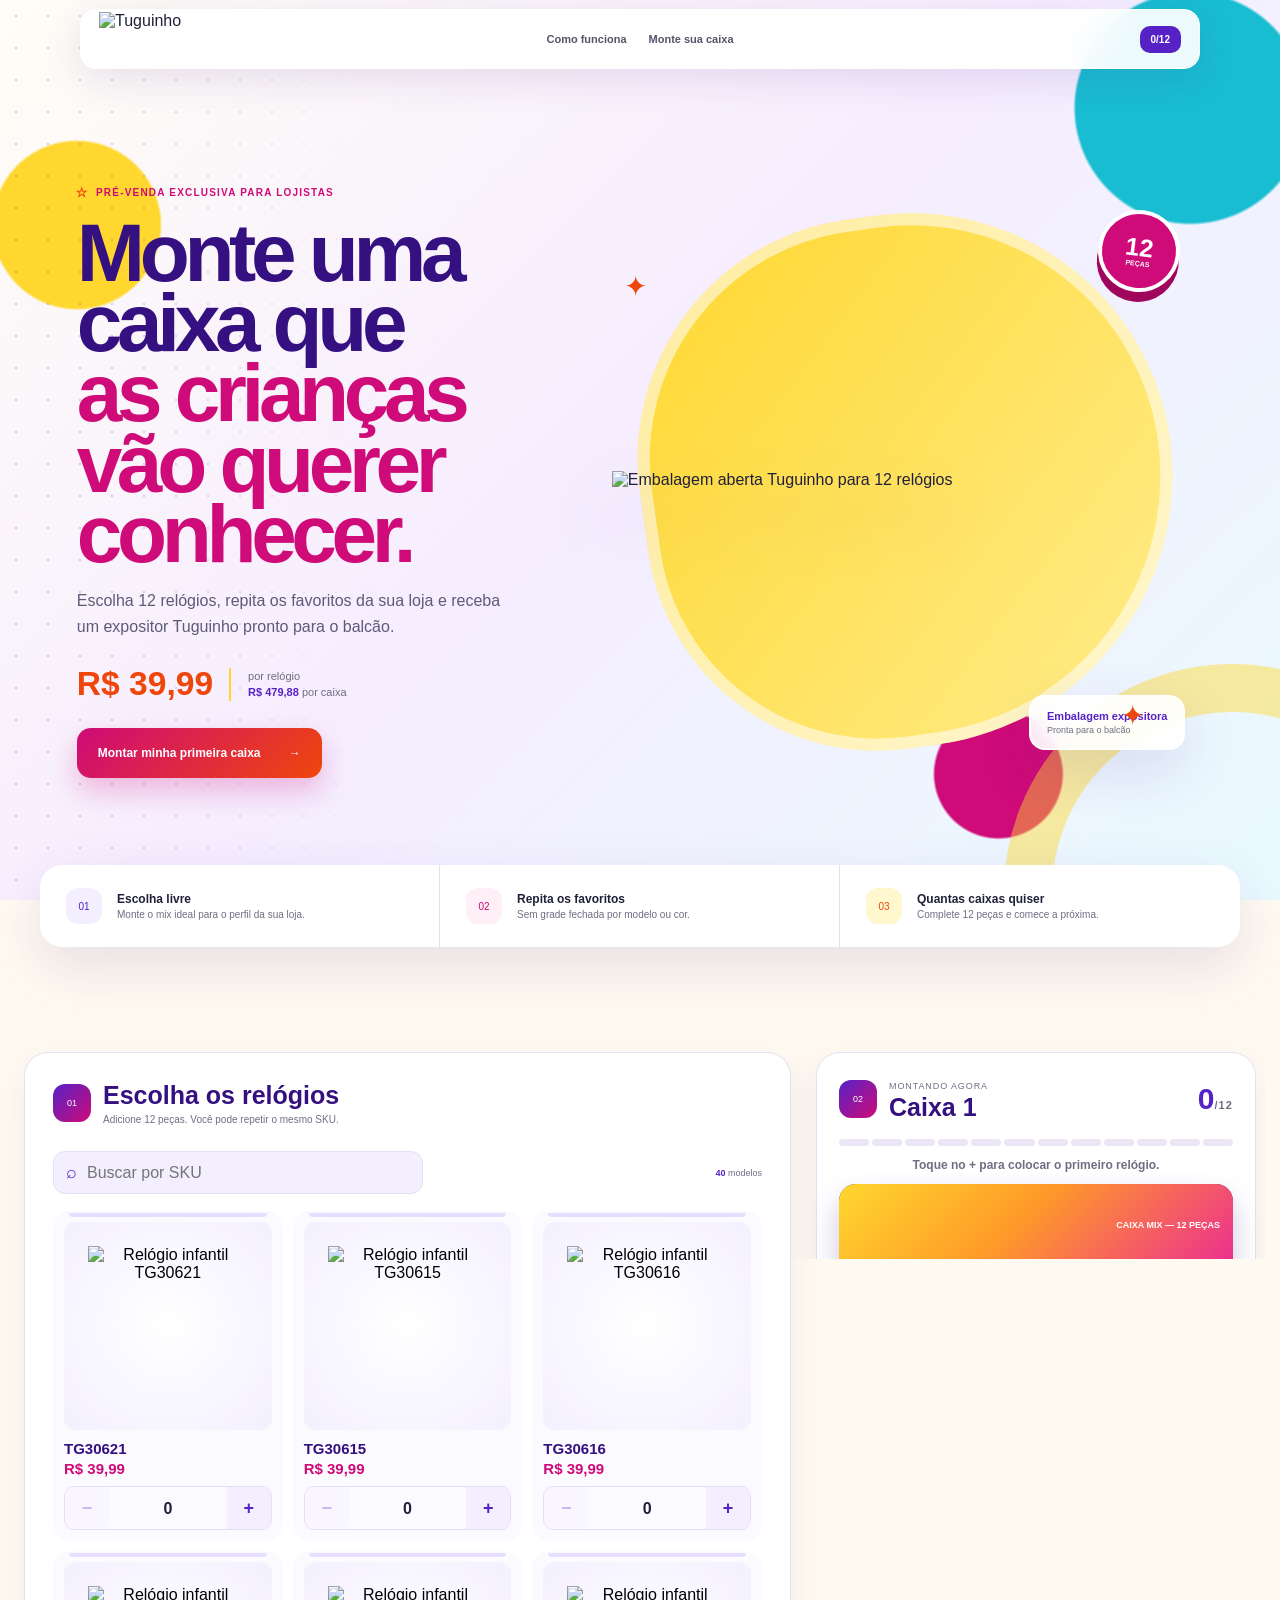
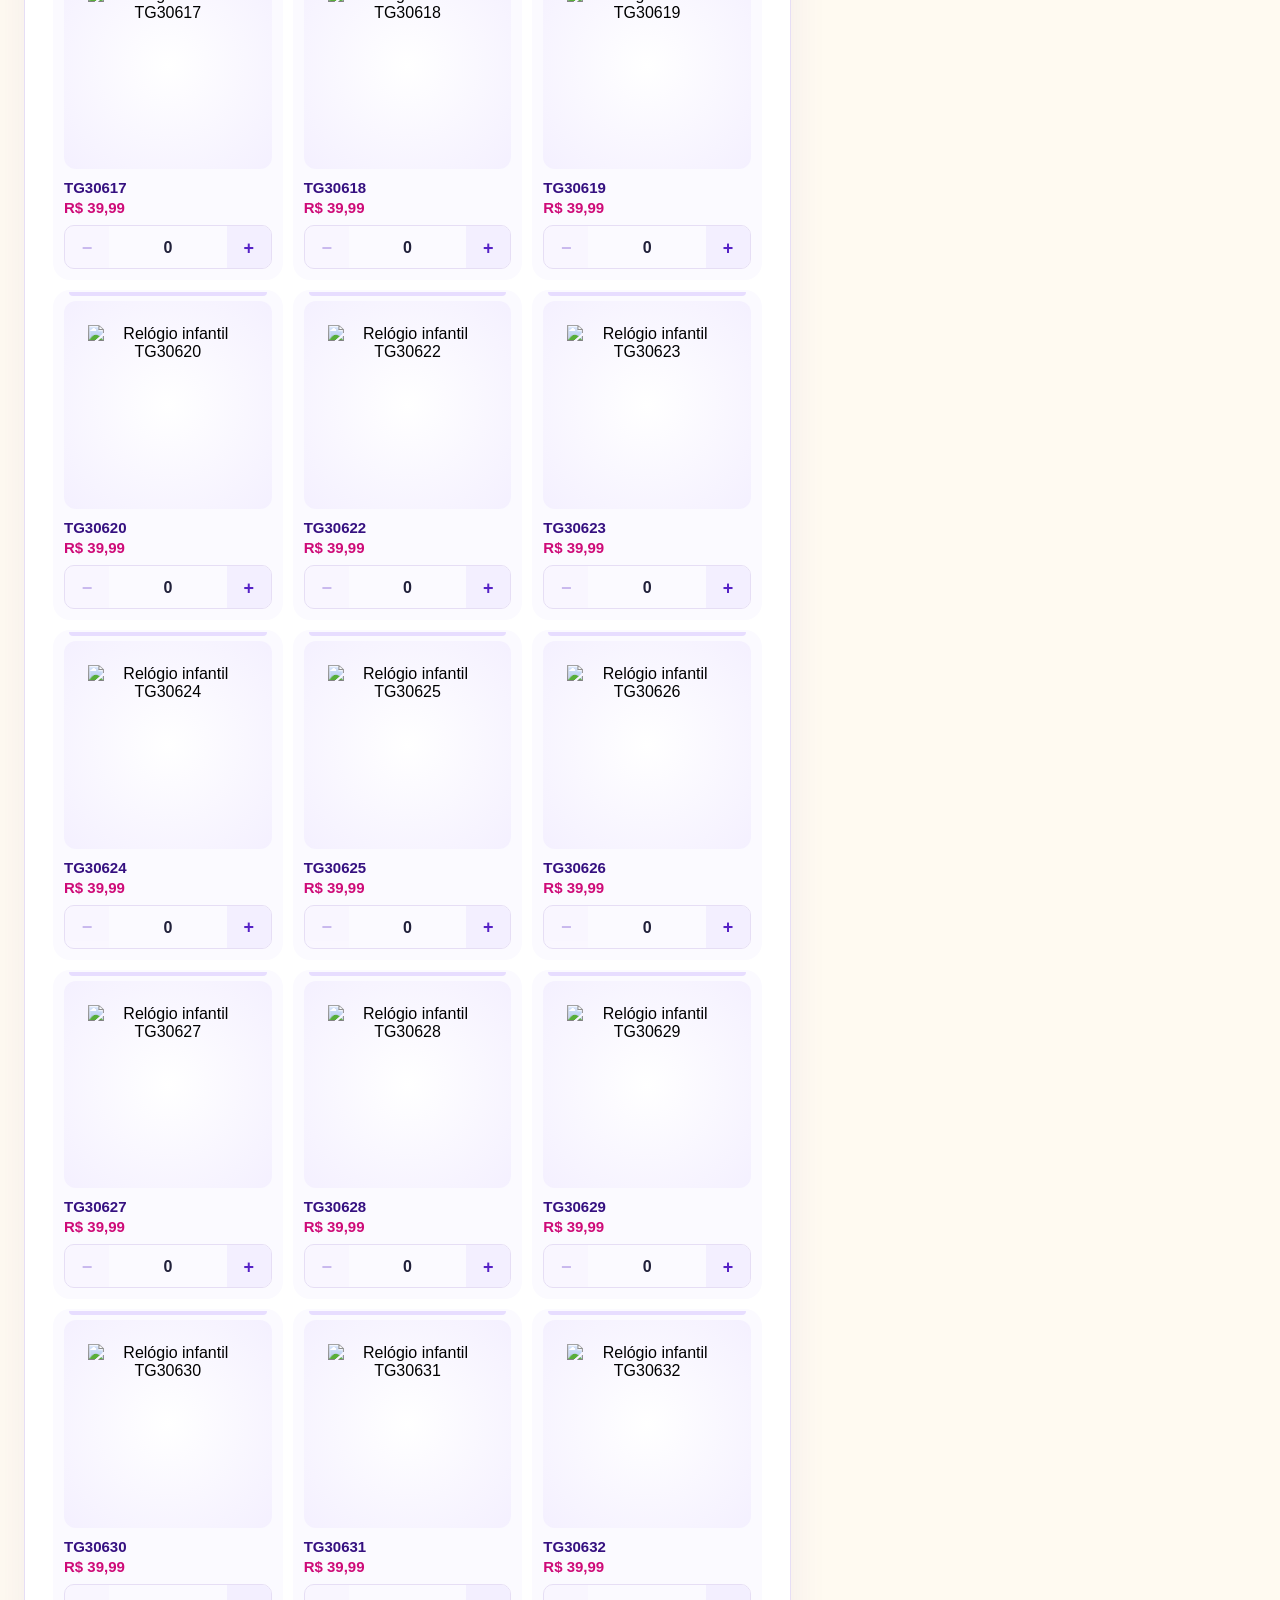
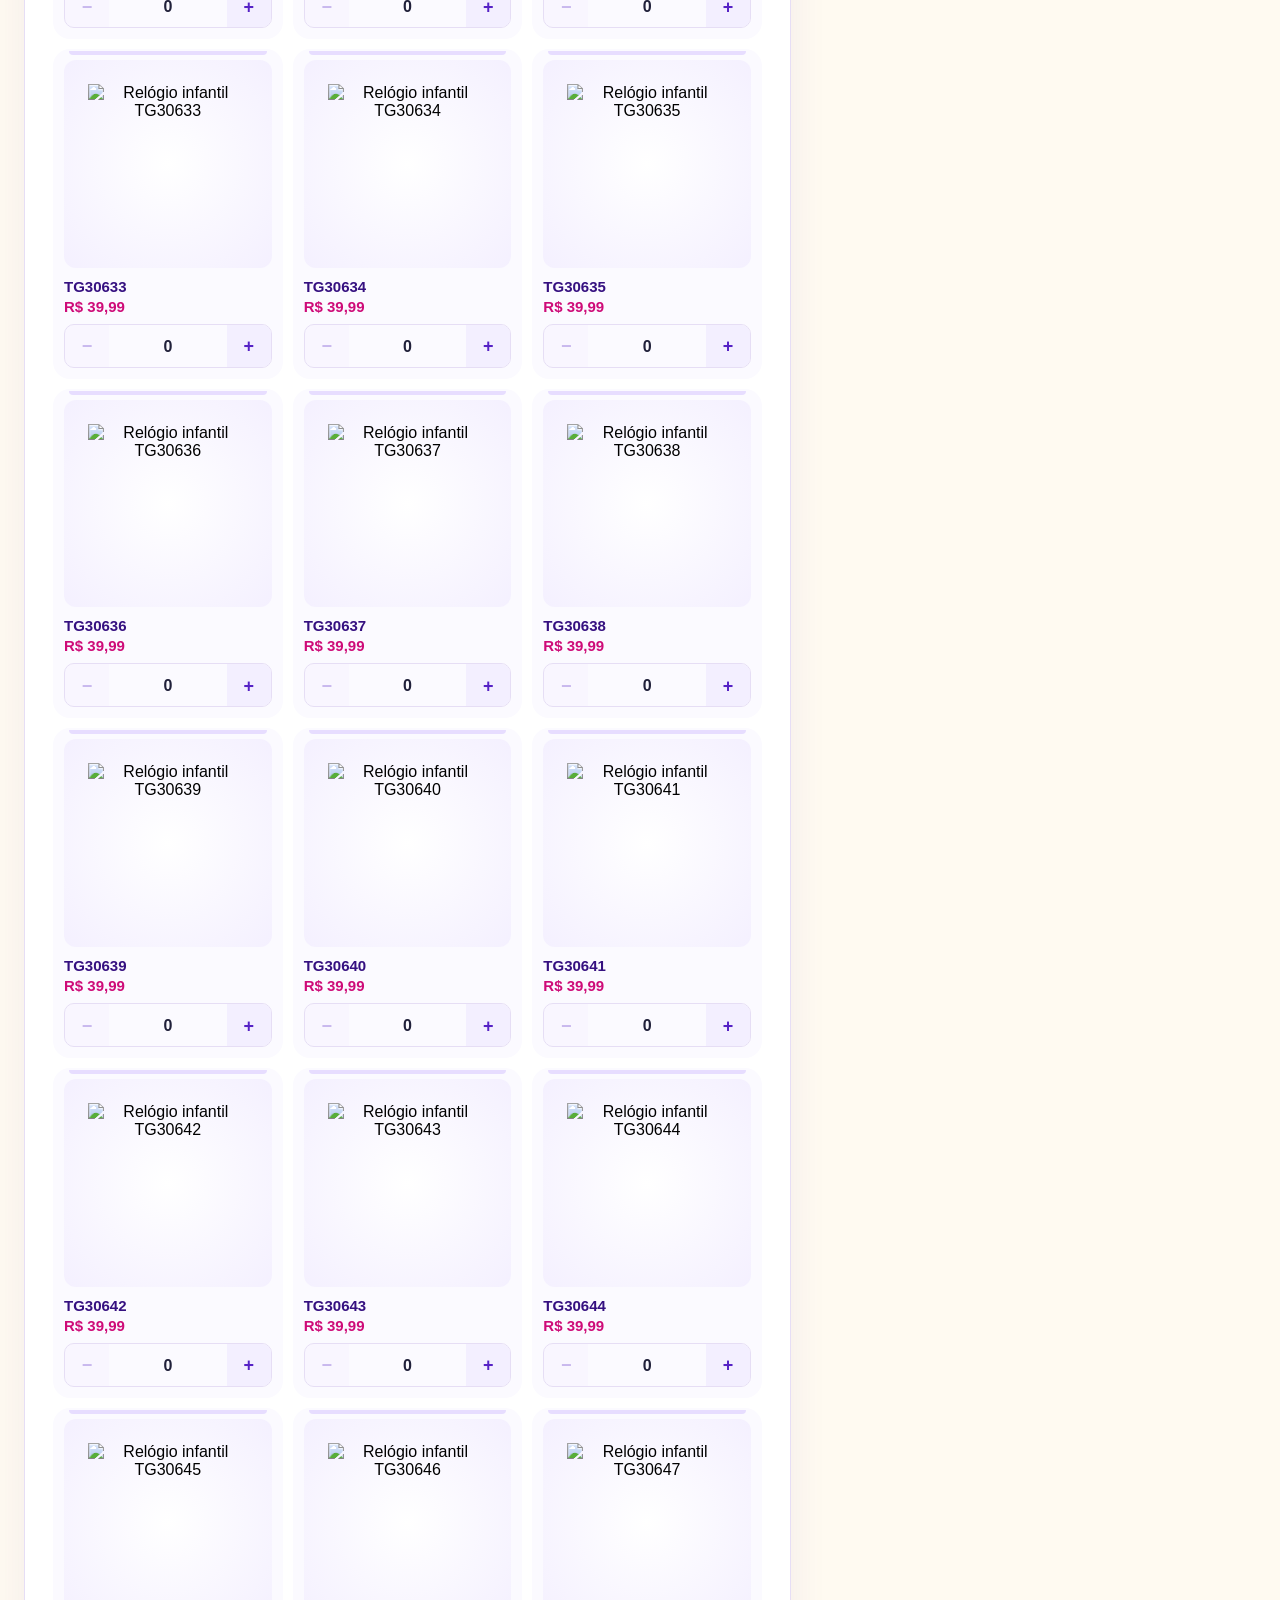
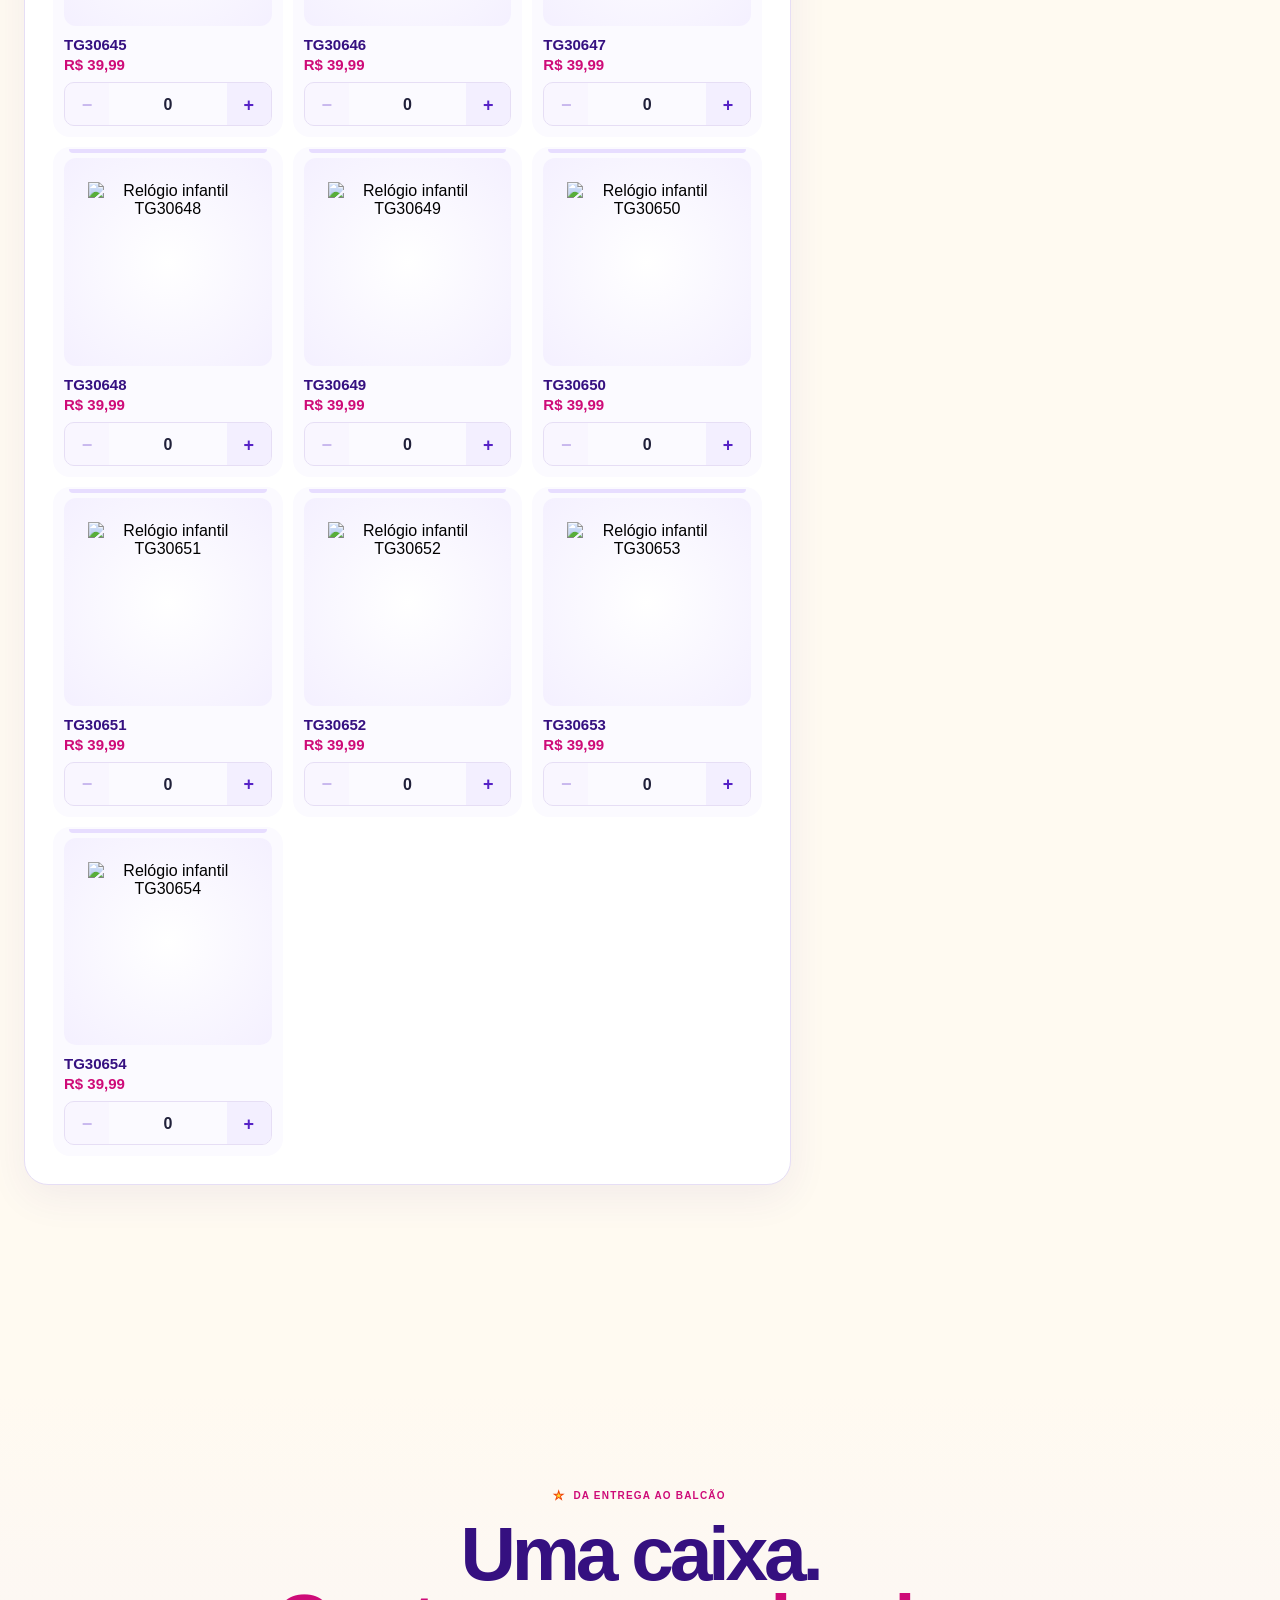
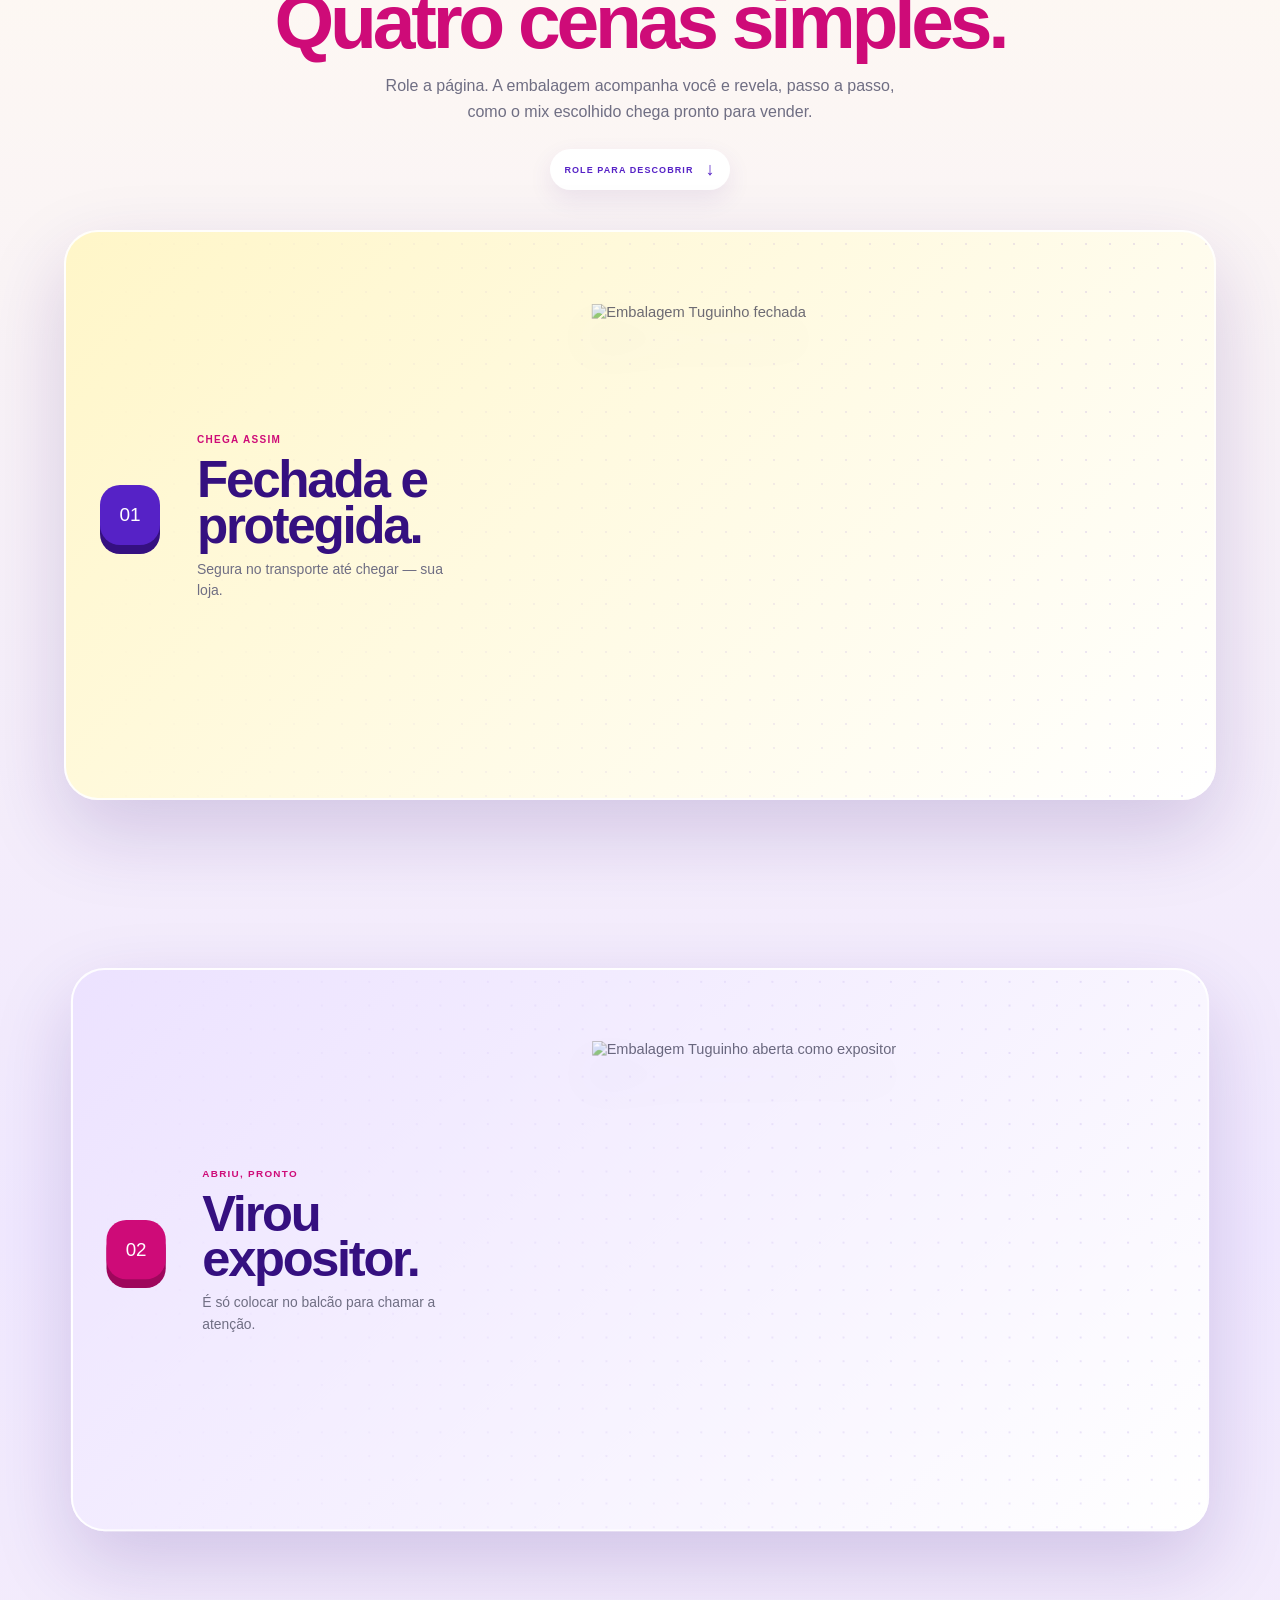
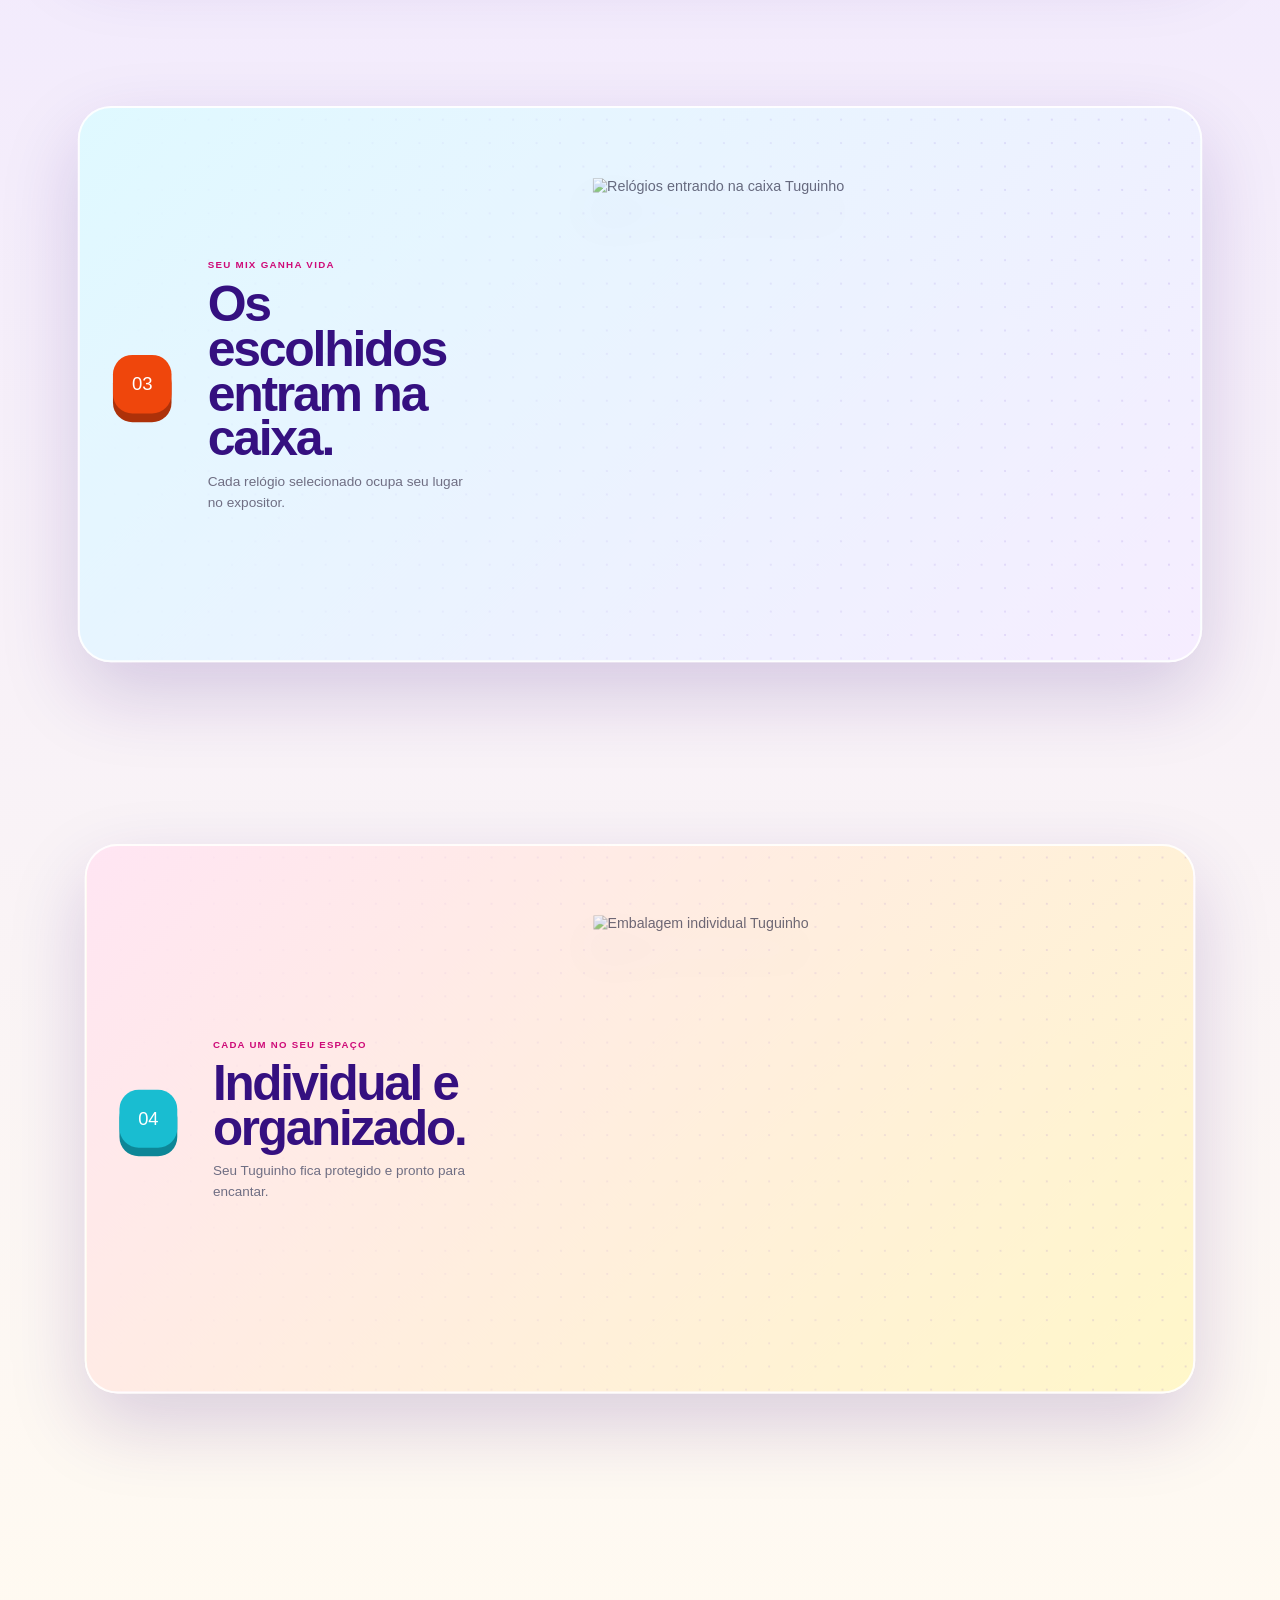
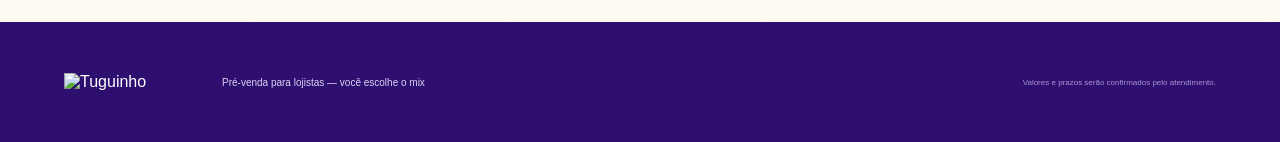
==== commit df2dbf01: "Add files via upload" ====
--- a/index.html
+++ b/index.html
@@ -8,7 +8,7 @@
   <link rel="icon" type="image/svg+xml" href="favicon.svg">
   <meta name="theme-color" content="#0d0d0f">
   <link href="https://api.fontshare.com/v2/css?f[]=satoshi@300,400,500,600,700,800,900&amp;display=swap" rel="stylesheet">
-  <link rel="stylesheet" href="style.css">
+  <link rel="stylesheet" href="style.css?v=20260812-2">
 </head>
 <body>
   <div class="brand-intro" id="brandIntro" aria-hidden="true"><div class="intro-mark"><img src="https://xplvzmmpkmqqgifbrdue.supabase.co/storage/v1/object/public/tuguinho-assets/LOGO%20TUGUINHO%20CROP.svg" alt=""><span></span></div><p>MONTE SUA CAIXA</p></div>
@@ -42,8 +42,13 @@
     </section>
 
     <section class="builder" id="montador">
+
       <div class="catalog-panel">
         <div class="section-title"><span>01</span><div><h2>Escolha os relógios</h2><p>Adicione 12 peças. Você pode repetir o mesmo SKU.</p></div></div>
+        <div class="catalog-mobile-progress" aria-live="polite">
+          <div><b id="catalogProgressText">0 de 12 escolhidos</b><span id="catalogProgressHint">Faltam 12 relógios</span></div>
+          <div class="catalog-progress-track" role="progressbar" aria-label="Progresso da caixa" aria-valuemin="0" aria-valuemax="12" aria-valuenow="0" id="catalogProgressBar"><i></i></div>
+        </div>
         <div class="catalog-tools">
           <label class="search"><span>⌕</span><input id="search" type="search" placeholder="Buscar por SKU" autocomplete="off"></label>
           <span class="catalog-count"><b id="visibleCount">39</b> modelos</span>
@@ -62,7 +67,7 @@
         </div>
         <div class="subtotal"><span>Subtotal desta caixa</span><b id="subtotal">R$ 0,00</b></div>
         <button class="primary full" id="confirmBox" disabled>Faltam 12 para completar</button>
-        <button class="link-button" id="clearBox" hidden>Limpar caixa atual</button>
+        <button class="danger-button" id="clearBox" hidden><span aria-hidden="true">⌫</span> Esvaziar esta caixinha</button>
         <div class="saved-boxes" id="savedBoxes" hidden><b>CAIXAS CONFIRMADAS</b><div id="savedBoxesList"></div></div>      </aside>
       <button class="mobile-box-backdrop" id="mobileBoxBackdrop" aria-label="Fechar visualização da caixa" tabindex="-1"></button>
     </section>
@@ -114,15 +119,15 @@
     <section class="print-section" id="printOrder" hidden>
       <div class="print-heading">
         <span class="eyebrow dark">PEDIDO PRONTO</span>
-        <h2>Seu pedido virou uma imagem.</h2>
-        <p>Toque no botão abaixo e envie a imagem pronta ao seu representante.</p>
+        <h2>Pedido pronto para enviar.</h2>
+        <p>Confira o resumo. A foto será preparada automaticamente.</p>
       </div>
       <article class="print-card" id="printCard">
         <header><img crossorigin="anonymous" src="https://xplvzmmpkmqqgifbrdue.supabase.co/storage/v1/object/public/tuguinho-assets/LOGO%20TUGUINHO%20CROP.svg" alt="Tuguinho"><div><span>SELEÇÃO DO PRÉ-SAVE</span><b id="printDate"></b></div></header>
         <div class="print-boxes" id="printBoxes"></div>
-        <footer><div><span>TOTAL DA SELEÇÃO</span><b id="printTotal"></b></div><strong>Imagem pronta para enviar</strong></footer>
+        <footer><div><span>TOTAL DA SELEÇÃO</span><b id="printTotal"></b></div><strong>Foto pronta para salvar</strong></footer>
       </article>
-      <div class="print-actions"><button class="whatsapp" id="shareImage"><span>Enviar imagem do pedido</span><b>WhatsApp →</b></button><button class="secondary" id="downloadImage">Baixar imagem</button><button class="link-button" id="newOrder">Montar um novo pedido</button></div>
+      <div class="print-actions"><button class="primary download-order" id="downloadImage"><span>Gerar foto novamente</span><b>→</b></button><button class="link-button" id="newOrder">Montar um novo pedido</button></div>
       <p class="save-status" id="saveStatus" role="status">Registrando os modelos mais escolhidos…</p>
     </section>  </main>
 
@@ -136,16 +141,37 @@
       <div class="zoom-controls"><button id="zoomOut" aria-label="Diminuir zoom">-</button><b id="zoomValue">100%</b><button id="zoomIn" aria-label="Aumentar zoom">+</button></div>
     </div>
   </div>
+  <div class="image-modal order-image-modal" id="orderImageModal" hidden>
+    <div class="order-image-dialog" role="dialog" aria-modal="true" aria-labelledby="orderImageTitle">
+      <button class="modal-x" id="orderImageClose" aria-label="Fechar foto">×</button>
+      <span>PEDIDO PRONTO</span><h2 id="orderImageTitle">Seu pedido está pronto</h2>
+      <p id="deviceSaveHint">Tire um print desta tela e envie ao seu representante.</p>
+      <div class="order-image-stage"><img id="orderImagePreview" alt="Foto pronta do pedido Tuguinho"></div>
+    </div>
+  </div>
   <div class="modal-backdrop" id="completeModal" hidden>
-    <div class="modal" role="dialog" aria-modal="true" aria-labelledby="modalTitle"><button class="modal-x" id="modalClose" aria-label="Fechar">×</button><img class="modal-package" src="https://xplvzmmpkmqqgifbrdue.supabase.co/storage/v1/object/public/tuguinho-assets/EMBALAGEM%20ABERTA.svg" alt="Caixa Tuguinho completa"><div class="success-icon">✓</div><span>CAIXA COMPLETA</span><h2 id="modalTitle">Uhu! Sua caixa está pronta!</h2><p>Você escolheu 12 Tuguinhos. Quer montar outra caixa ou finalizar?</p><div class="modal-price"><span>Valor da caixa</span><b>R$ 479,88</b></div><button class="primary full" id="finishOrder">Finalizar e criar a imagem</button><button class="secondary full" id="nextBox">Montar outra caixinha</button><button class="link-button" id="adjustBox">Voltar e ajustar</button></div>
+    <div class="modal" role="dialog" aria-modal="true" aria-labelledby="modalTitle"><button class="modal-x" id="modalClose" aria-label="Fechar">×</button><img class="modal-package" src="https://xplvzmmpkmqqgifbrdue.supabase.co/storage/v1/object/public/tuguinho-assets/EMBALAGEM%20ABERTA.svg" alt="Caixa Tuguinho completa"><div class="success-icon">✓</div><span>CAIXA COMPLETA</span><h2 id="modalTitle">Uhu! Sua caixa está pronta!</h2><p>Você escolheu 12 Tuguinhos. Quer montar outra caixa ou finalizar?</p><div class="modal-price"><span>Valor da caixa</span><b>R$ 479,88</b></div><button class="primary full" id="finishOrder">Finalizar pedido</button><button class="secondary full" id="nextBox">Montar outra caixinha</button><button class="link-button" id="adjustBox">Voltar e ajustar</button><button class="danger-link" id="discardCompleteBox">Apagar esta caixa e recomeçar</button></div>
   </div>
 
-  <button class="mobile-box-dock" id="mobileBoxDock" aria-label="Ver minha caixa"><span><b id="mobileBoxCount">0/12</b><small>Ver caixinha</small></span><strong id="mobileBoxTotal">R$ 0,00</strong><i>↑</i></button>
+  <nav class="mobile-bottom-nav" aria-label="Navegação principal no celular">
+    <a class="mobile-nav-item" href="#inicio" aria-label="Ir para o início">
+      <svg viewBox="0 0 24 24" aria-hidden="true"><path d="M3 10.8 12 3l9 7.8v9.7a.5.5 0 0 1-.5.5h-5.2v-6.2H8.7V21H3.5a.5.5 0 0 1-.5-.5v-9.7Z"/></svg>
+      <span>Início</span>
+    </a>
+    <a class="mobile-nav-item is-active" href="#montador" aria-current="page" aria-label="Escolher relógios">
+      <svg viewBox="0 0 24 24" aria-hidden="true"><path d="M9 2h6l1 4.2a6.5 6.5 0 0 1 0 11.6L15 22H9l-1-4.2a6.5 6.5 0 0 1 0-11.6L9 2Zm3 5.2a4.8 4.8 0 1 0 0 9.6 4.8 4.8 0 0 0 0-9.6Zm.8 1.8v3.4l2.1 1.3-.8 1.2-2.8-1.8V9h1.5Z"/></svg>
+      <span>Relógios</span>
+    </a>
+    <button class="mobile-nav-item mobile-nav-box" id="mobileBoxDock" type="button" aria-label="Abrir minha caixa, 0 de 12 relógios">
+      <span class="mobile-nav-icon"><svg viewBox="0 0 24 24" aria-hidden="true"><path d="m3 7 9-4 9 4-9 4-9-4Zm1 2.1 7 3.1v8.5l-7-3.1V9.1Zm9 3.1 7-3.1v8.5l-7 3.1v-8.5Z"/></svg><b id="mobileBoxCount">0/12</b></span>
+      <span>Minha caixa</span>
+    </button>
+  </nav>
   <div class="toast" id="toast" role="status" aria-live="polite"></div>
   <script src="https://cdn.jsdelivr.net/npm/@supabase/supabase-js@2.95.0/dist/umd/supabase.min.js"></script>
   <script src="https://cdn.jsdelivr.net/npm/html2canvas@1.4.1/dist/html2canvas.min.js"></script>
   <script src="supabase-config.js"></script>
-  <script src="script.js"></script>
+  <script src="script.js?v=20260812-3"></script>
 </body>
 </html>
 
--- a/style.css
+++ b/style.css
@@ -70,8 +70,116 @@
 
 /* Compartilhamento simples: o site cria a imagem pronta para o representante. */
 #printCard{background:#fff}
-.print-actions #shareImage{width:min(620px,100%);min-height:58px;margin:0 auto;flex:1 1 100%;font-size:13px}
-.print-actions #shareImage b{font-size:11px;letter-spacing:.02em}
-.print-actions #shareImage:disabled,.print-actions #downloadImage:disabled{opacity:.65;cursor:wait;transform:none}
+.print-actions #downloadImage{width:min(620px,100%);min-height:58px;margin:0 auto;display:flex;align-items:center;justify-content:space-between;flex:1 1 100%;font-size:13px}
+.print-actions #downloadImage b{font-size:20px}
+.print-actions #downloadImage:disabled{opacity:.65;cursor:wait;transform:none}
 #printOrder .print-heading p{max-width:610px}
-@media(max-width:820px){#printOrder{margin-top:62px}.print-heading{text-align:left;padding:0 6px}.print-heading h2{font-size:clamp(2.45rem,12vw,4rem)}.print-heading p{font-size:14px;line-height:1.55}.print-actions #shareImage{min-height:64px;font-size:14px}.print-actions #downloadImage{min-height:52px}}+@media(max-width:820px){#printOrder{margin-top:62px}.print-heading{text-align:left;padding:0 6px}.print-heading h2{font-size:clamp(2.45rem,12vw,4rem)}.print-heading p{font-size:14px;line-height:1.55}.print-actions #downloadImage{min-height:64px;font-size:14px}}
+/* Prévia universal da foto: funciona em Android, iPhone e computador. */
+.order-image-dialog{position:relative;width:min(560px,100%);max-height:94dvh;padding:24px;border-radius:28px;background:#fff;text-align:center;overflow:auto;box-shadow:0 40px 110px rgba(20,3,60,.45)}
+.order-image-dialog>span{display:block;color:var(--pink);font-size:9px;font-weight:900;letter-spacing:.13em}
+.order-image-dialog h2{margin:7px 0;color:var(--purple-dark);font-family:var(--round);font-size:31px}
+.order-image-dialog>p{margin:0 auto 15px;max-width:42ch;color:var(--muted);font-size:13px;line-height:1.5}
+.order-image-stage{min-height:260px;max-height:48dvh;padding:10px;border:1px solid var(--line);border-radius:20px;display:grid;place-items:center;overflow:auto;background:var(--lavender)}
+.order-image-stage img{width:100%;height:auto;border-radius:14px;box-shadow:0 12px 30px rgba(53,16,128,.15);touch-action:pinch-zoom}
+.order-image-dialog .save-phone{display:flex;align-items:center;justify-content:space-between;min-height:58px;font-size:14px}
+.order-image-dialog .save-phone b{font-size:20px}
+.order-image-dialog .secondary{width:100%;margin-top:9px}
+.order-image-dialog>small{display:block;margin-top:12px;color:var(--muted);font-size:10px;line-height:1.45}
+@media(max-width:520px){.order-image-modal{padding:8px}.order-image-dialog{max-height:98dvh;padding:20px 12px 16px;border-radius:24px}.order-image-dialog h2{font-size:27px}.order-image-stage{max-height:50dvh}.order-image-dialog>p{font-size:12px}}
+/* Fluxo guiado para público pouco familiarizado com compras digitais. */
+.mobile-wizard{display:none}
+.quantity .add span{display:none}
+.quantity .add b{font:inherit}
+@keyframes firstChoicePulse{50%{transform:scale(1.04);box-shadow:0 0 0 7px rgba(255,215,46,.28)}}
+@media(max-width:820px){
+  .builder{padding-top:74px}
+  .mobile-wizard{position:sticky;top:73px;z-index:95;margin:0 0 12px;padding:12px 14px;display:flex;align-items:center;gap:12px;border:2px solid #fff;border-radius:18px;background:rgba(255,255,255,.96);box-shadow:0 12px 34px rgba(53,16,128,.17);backdrop-filter:blur(14px)}
+  .wizard-number{width:46px;height:46px;flex:0 0 46px;border-radius:15px;display:grid;place-items:center;background:linear-gradient(135deg,var(--purple),var(--pink));color:#fff;font-family:var(--round);font-size:20px;box-shadow:0 5px 0 var(--purple-dark)}
+  .mobile-wizard div{min-width:0}.mobile-wizard small,.mobile-wizard b,.mobile-wizard p{display:block}.mobile-wizard small{color:var(--pink);font-size:8px;font-weight:900;letter-spacing:.12em}.mobile-wizard b{margin-top:2px;color:var(--purple-dark);font-family:var(--round);font-size:16px}.mobile-wizard p{margin:3px 0 0;color:var(--muted);font-size:11px;line-height:1.3}
+  .quantity{height:50px;grid-template-columns:46px minmax(28px,1fr) 88px;border-radius:13px}
+  .quantity button{min-width:46px;min-height:50px}
+  .quantity .add{padding:0 9px;display:flex;align-items:center;justify-content:space-between;gap:5px;background:var(--purple);color:#fff;font-size:10px}
+  .quantity .add span{display:inline;font-weight:900}.quantity .add b{font-size:20px}.quantity .remove{font-size:22px}
+  .first-choice .product:first-child .add:not(:disabled){background:linear-gradient(135deg,var(--pink),var(--orange));animation:firstChoicePulse 1.35s ease-in-out infinite}
+  .mobile-box-dock{transition:background .25s var(--ease),transform .25s var(--ease),box-shadow .25s}
+  .mobile-box-dock.ready{border-color:#fff;background:linear-gradient(135deg,#58b833,var(--green));transform:translateY(-2px);box-shadow:0 16px 45px rgba(55,145,27,.34)}
+  .mobile-box-dock.ready span b,.mobile-box-dock.ready span small,.mobile-box-dock.ready strong{color:#fff!important}.mobile-box-dock.ready i{background:#fff;color:#348b19}
+  .box-panel #confirmBox{min-height:58px;font-size:14px}
+}
+@media(max-width:430px){.mobile-wizard{top:70px;margin-inline:-2px}.mobile-wizard b{font-size:15px}.mobile-wizard p{font-size:10px}.quantity{grid-template-columns:43px minmax(25px,1fr) 82px}.quantity .add{padding-inline:7px;font-size:9px}}
+@media(prefers-reduced-motion:reduce){.first-choice .product:first-child .add:not(:disabled){animation:none}}
+/* Navegação mobile simplificada: ícone + palavra + progresso sempre visível. */
+.mobile-bottom-nav,.catalog-mobile-progress{display:none}
+@media(max-width:820px){
+  body{padding-bottom:calc(92px + env(safe-area-inset-bottom))}
+  .builder{padding-top:62px}
+  .catalog-panel{background:#fff;border-color:#eee7fa;box-shadow:0 14px 40px rgba(65,30,135,.09)}
+  .section-title{align-items:flex-start}.section-title>span{flex:0 0 38px}
+  .section-title h2{font-size:22px;line-height:1.05}.section-title p{font-size:12px;line-height:1.4}
+  .catalog-mobile-progress{display:block;margin:16px 0 12px;padding:12px 13px;border-radius:15px;background:#f7f3ff}
+  .catalog-mobile-progress>div:first-child{display:flex;align-items:center;justify-content:space-between;gap:12px;margin-bottom:9px}
+  .catalog-mobile-progress b{color:var(--purple-dark);font-size:13px}.catalog-mobile-progress span{color:var(--muted);font-size:11px}
+  .catalog-progress-track{height:8px;overflow:hidden;border-radius:99px;background:#e5dcf5}
+  .catalog-progress-track i{display:block;width:0;height:100%;border-radius:inherit;background:linear-gradient(90deg,var(--pink),var(--orange),var(--yellow));transition:width .24s var(--ease)}
+  .mobile-bottom-nav{position:fixed;z-index:175;left:10px;right:10px;bottom:max(8px,env(safe-area-inset-bottom));min-height:72px;padding:6px;display:grid;grid-template-columns:repeat(3,1fr);align-items:stretch;gap:4px;border:1px solid rgba(255,255,255,.8);border-radius:23px;background:rgba(255,255,255,.94);box-shadow:0 14px 46px rgba(51,20,116,.24);-webkit-backdrop-filter:blur(18px) saturate(1.3);backdrop-filter:blur(18px) saturate(1.3)}
+  .mobile-nav-item{position:relative;min-width:0;min-height:58px;padding:5px 4px;border:0;border-radius:17px;display:flex;flex-direction:column;align-items:center;justify-content:center;gap:3px;background:transparent;color:#817b91;font-size:10px;font-weight:800;line-height:1;transition:transform .16s ease-out,color .18s ease-out,background .18s ease-out}
+  .mobile-nav-item:active{transform:scale(.97)}
+  .mobile-nav-item svg{width:24px;height:24px;fill:none;stroke:currentColor;stroke-width:1.9;stroke-linecap:round;stroke-linejoin:round}
+  .mobile-nav-item.active{background:#f0eaff;color:var(--purple)}
+  .mobile-nav-icon{position:relative;display:grid;place-items:center}
+  .mobile-nav-icon b{position:absolute;top:-7px;right:-18px;min-width:31px;height:18px;padding:0 5px;border:2px solid #fff;border-radius:99px;display:grid;place-items:center;background:var(--pink);color:#fff;font-size:8px;line-height:1;box-shadow:0 3px 8px rgba(206,11,120,.25)}
+  .mobile-nav-box.ready{background:#eaf8e3;color:#348b19}
+  .mobile-nav-box.ready .mobile-nav-icon b{background:#45a722}
+  .box-panel{bottom:calc(88px + env(safe-area-inset-bottom))}
+}
+@media(max-width:390px){.mobile-bottom-nav{left:6px;right:6px}.mobile-nav-item{font-size:9px}.section-title h2{font-size:20px}}
+@media(prefers-reduced-motion:reduce){.catalog-progress-track i,.mobile-nav-item{transition:none}}
+@media print{.mobile-bottom-nav{display:none!important}}
+/* Ações de correção da caixa: visíveis, grandes e protegidas por confirmação. */
+.danger-button{width:100%;min-height:48px;margin-top:10px;padding:0 14px;border:1px solid #efb6c9;border-radius:13px;background:#fff5f8;color:#a51245;font-size:11px;font-weight:850;transition:background .18s ease-out,transform .16s ease-out}
+.danger-button:hover{background:#ffe8ef}.danger-button:active,.danger-link:active,.delete-saved-box:active{transform:scale(.97)}
+.danger-link{display:block;margin:3px auto 0;padding:8px 10px;border:0;background:transparent;color:#a51245;font-size:10px;font-weight:800;text-decoration:underline}
+.delete-saved-box{min-height:34px;padding:0 9px;border:1px solid #efc0cf;border-radius:9px;background:#fff5f8;color:#a51245;font-size:9px;font-weight:850}
+@media(max-width:820px){.danger-button{min-height:52px;font-size:12px}.saved-row{grid-template-columns:auto 1fr auto!important}.saved-row b{grid-column:2}.delete-saved-box{grid-column:3;grid-row:1/3;min-height:44px}}
+/* Captura compacta e sem distorção: miniaturas sempre quadradas. */
+.print-card.capture-mode{width:720px!important;border-radius:24px!important}
+.capture-mode>header{min-height:88px!important;padding:14px 20px!important}
+.capture-mode>header img{width:175px!important;max-height:58px!important}
+.capture-mode .print-boxes{padding:14px!important}
+.capture-mode .print-box{padding:13px!important;margin-bottom:10px!important}
+.capture-mode .print-items{display:grid!important;grid-template-columns:repeat(3,minmax(0,1fr))!important;gap:7px!important}
+.capture-mode .print-items article{min-height:88px!important;padding:6px!important;display:flex!important;align-items:center!important;gap:7px!important;text-align:left!important}
+.capture-mode .print-items img{width:76px!important;height:76px!important;flex:0 0 76px!important;object-fit:contain!important;object-position:center!important}
+.capture-mode .print-items b{font-size:10px!important}.capture-mode .print-items span{font-size:8px!important}
+.capture-mode>footer{padding:15px 20px!important}
+.order-image-dialog #openPreparedImage{min-height:40px;margin-top:5px;border:0;background:transparent;box-shadow:none;color:var(--purple);font-size:11px;text-decoration:underline}
+/* Finalização sem download: pedido enquadrado para o cliente tirar print. */
+.screenshot-tip{margin-top:12px;padding:13px 15px;border-radius:15px;background:linear-gradient(135deg,#fff3bd,#ffe2f1);text-align:center}
+.screenshot-tip b,.screenshot-tip span{display:block}.screenshot-tip b{color:var(--purple-dark);font-family:var(--round);font-size:15px}.screenshot-tip span{margin-top:4px;color:#615b73;font-size:11px}
+@media(max-width:820px){.order-image-modal{padding:6px}.order-image-dialog{width:100%;max-height:100dvh;padding:18px 10px 12px;border-radius:22px}.order-image-dialog h2{margin-right:35px;font-size:25px}.order-image-dialog>p{margin-bottom:10px}.order-image-stage{min-height:0;max-height:62dvh;padding:6px;border-radius:15px}.order-image-stage img{max-height:60dvh;width:auto;max-width:100%;object-fit:contain}.screenshot-tip{margin-top:9px;padding:10px}.screenshot-tip b{font-size:14px}}
+/* Comprovante mais amplo: ocupa a tela e prioriza os produtos. */
+.order-image-dialog{width:min(820px,100%)}
+.print-card.capture-mode{width:640px!important}
+.capture-mode .print-items{grid-template-columns:repeat(2,minmax(0,1fr))!important}
+.capture-mode .print-items article{min-height:108px!important;padding:7px 9px!important}
+.capture-mode .print-items img{width:96px!important;height:96px!important;flex-basis:96px!important}
+.capture-mode .print-items b{font-size:13px!important}.capture-mode .print-items span{font-size:10px!important}
+@media(max-width:820px){
+  .order-image-modal{padding:0;background:#fff;backdrop-filter:none}
+  .order-image-dialog{width:100%;height:100dvh;max-height:none;padding:18px 10px 10px;border-radius:0;display:flex;flex-direction:column;overflow:hidden;box-shadow:none}
+  .order-image-dialog>span{margin-top:2px}.order-image-dialog h2{margin:5px 38px 2px;font-size:25px}.order-image-dialog>p{margin:0 auto 9px;font-size:12px}
+  .order-image-stage{min-height:0;max-height:none;flex:1;padding:4px;border-radius:14px;overflow:hidden}
+  .order-image-stage img{width:100%;height:100%;max-width:none;max-height:none;object-fit:contain;object-position:center;border-radius:11px}
+  .order-image-dialog .modal-x{top:12px;right:12px;width:40px;height:40px}
+}
+
+/* Disponibilidade do pré-lançamento: estoque real protegido pelo Supabase. */
+.stock-label{display:block;min-height:18px;margin:-3px 0 8px;color:#6f6e83;font-size:9px;font-weight:800}
+.stock-label.stock-low{color:#b44b00}
+.stock-label.stock-low:before{content:"●";margin-right:5px;color:var(--orange)}
+.stock-label.stock-out{color:#a51245}
+.product.sold-out{background:#f4f1f6;filter:saturate(.45)}
+.product.sold-out .product-photo img{opacity:.52}
+.product.sold-out .quantity .add{background:#e4dfe9;color:#777080}
+@media(max-width:520px){.stock-label{font-size:10px;min-height:20px}}
